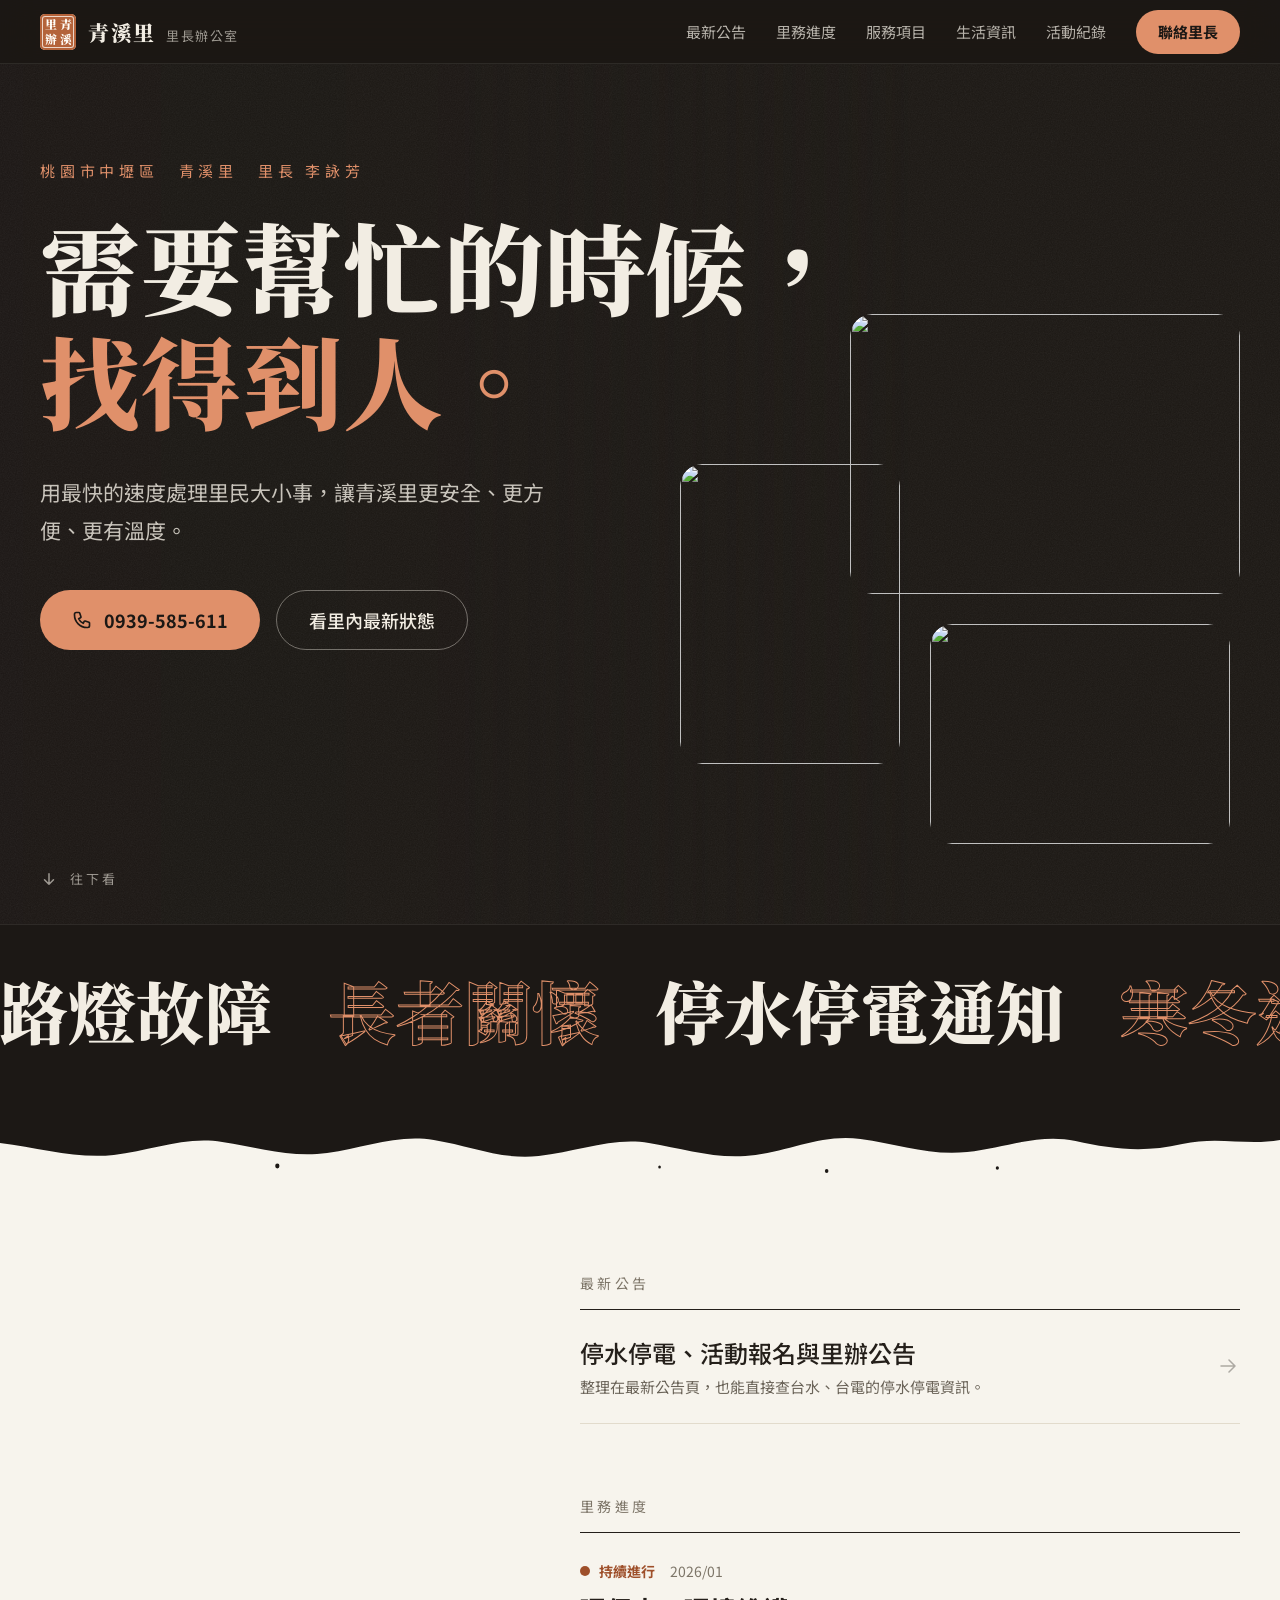
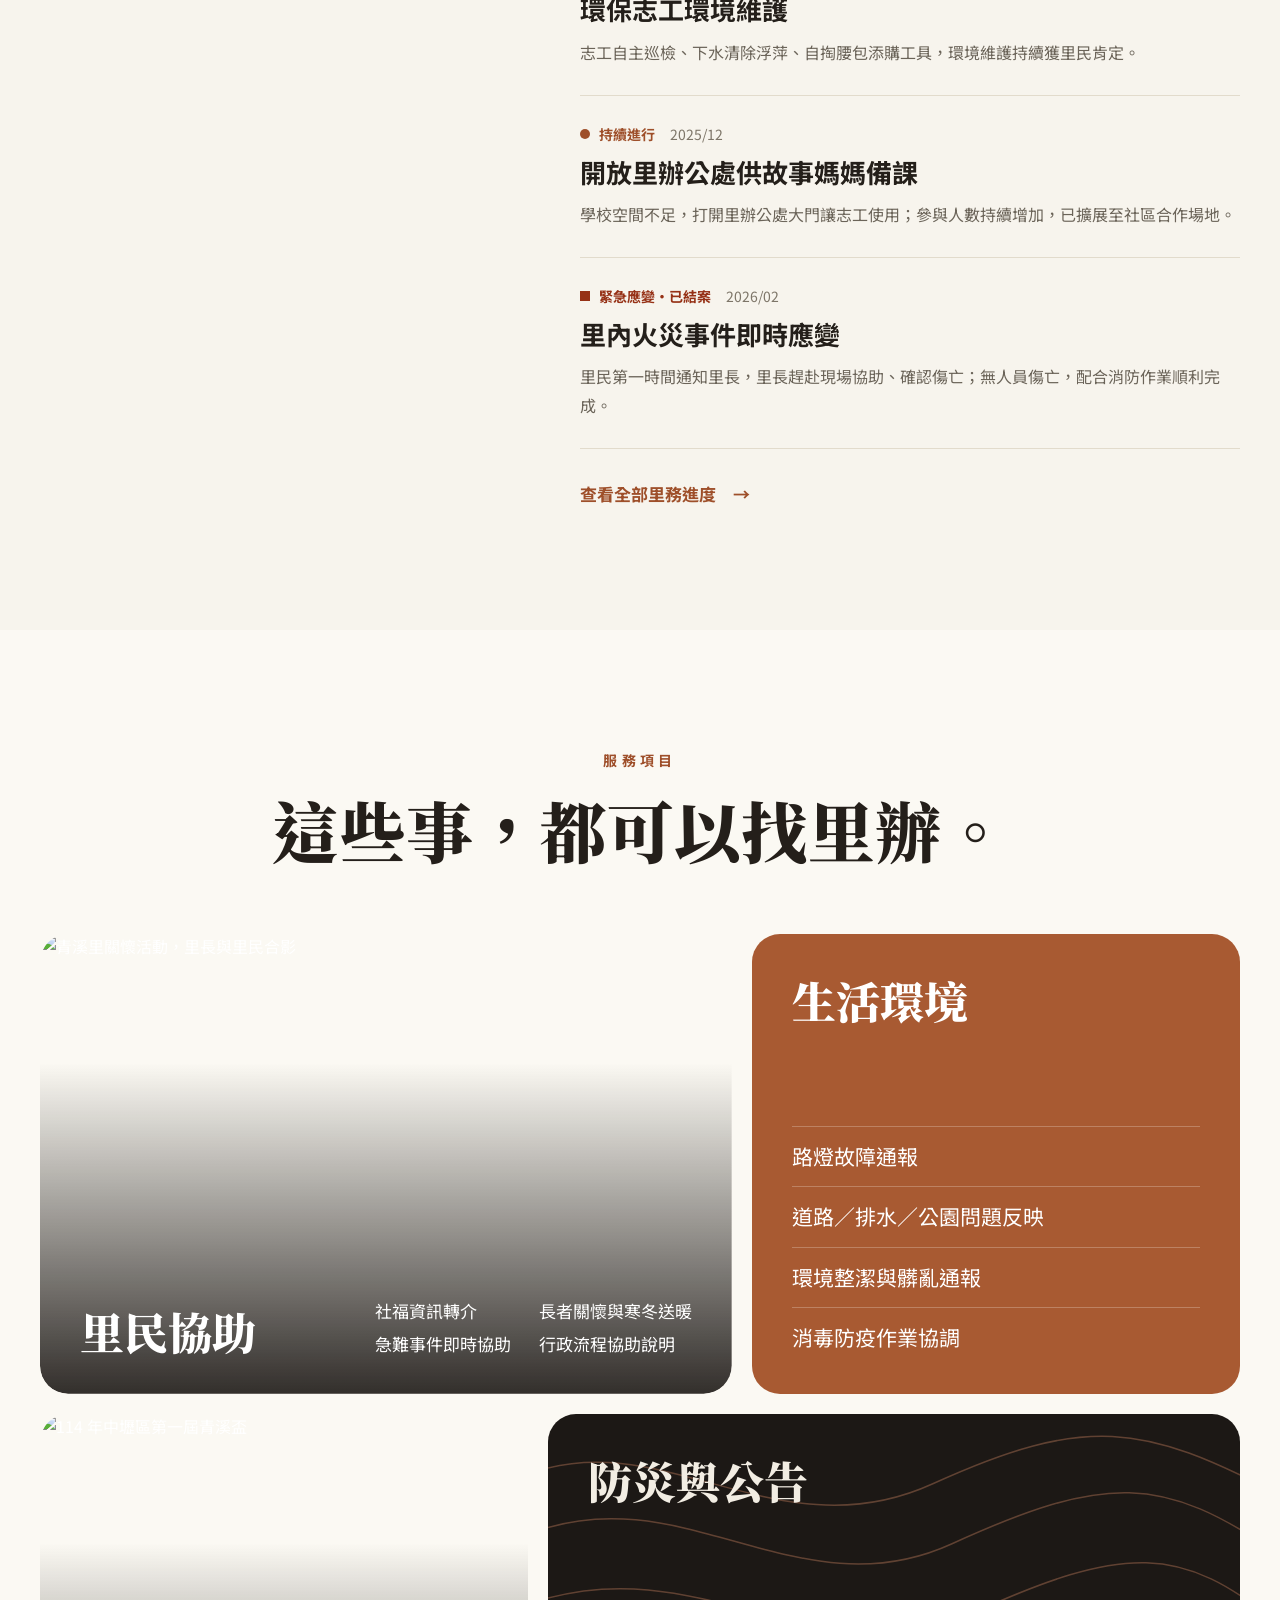
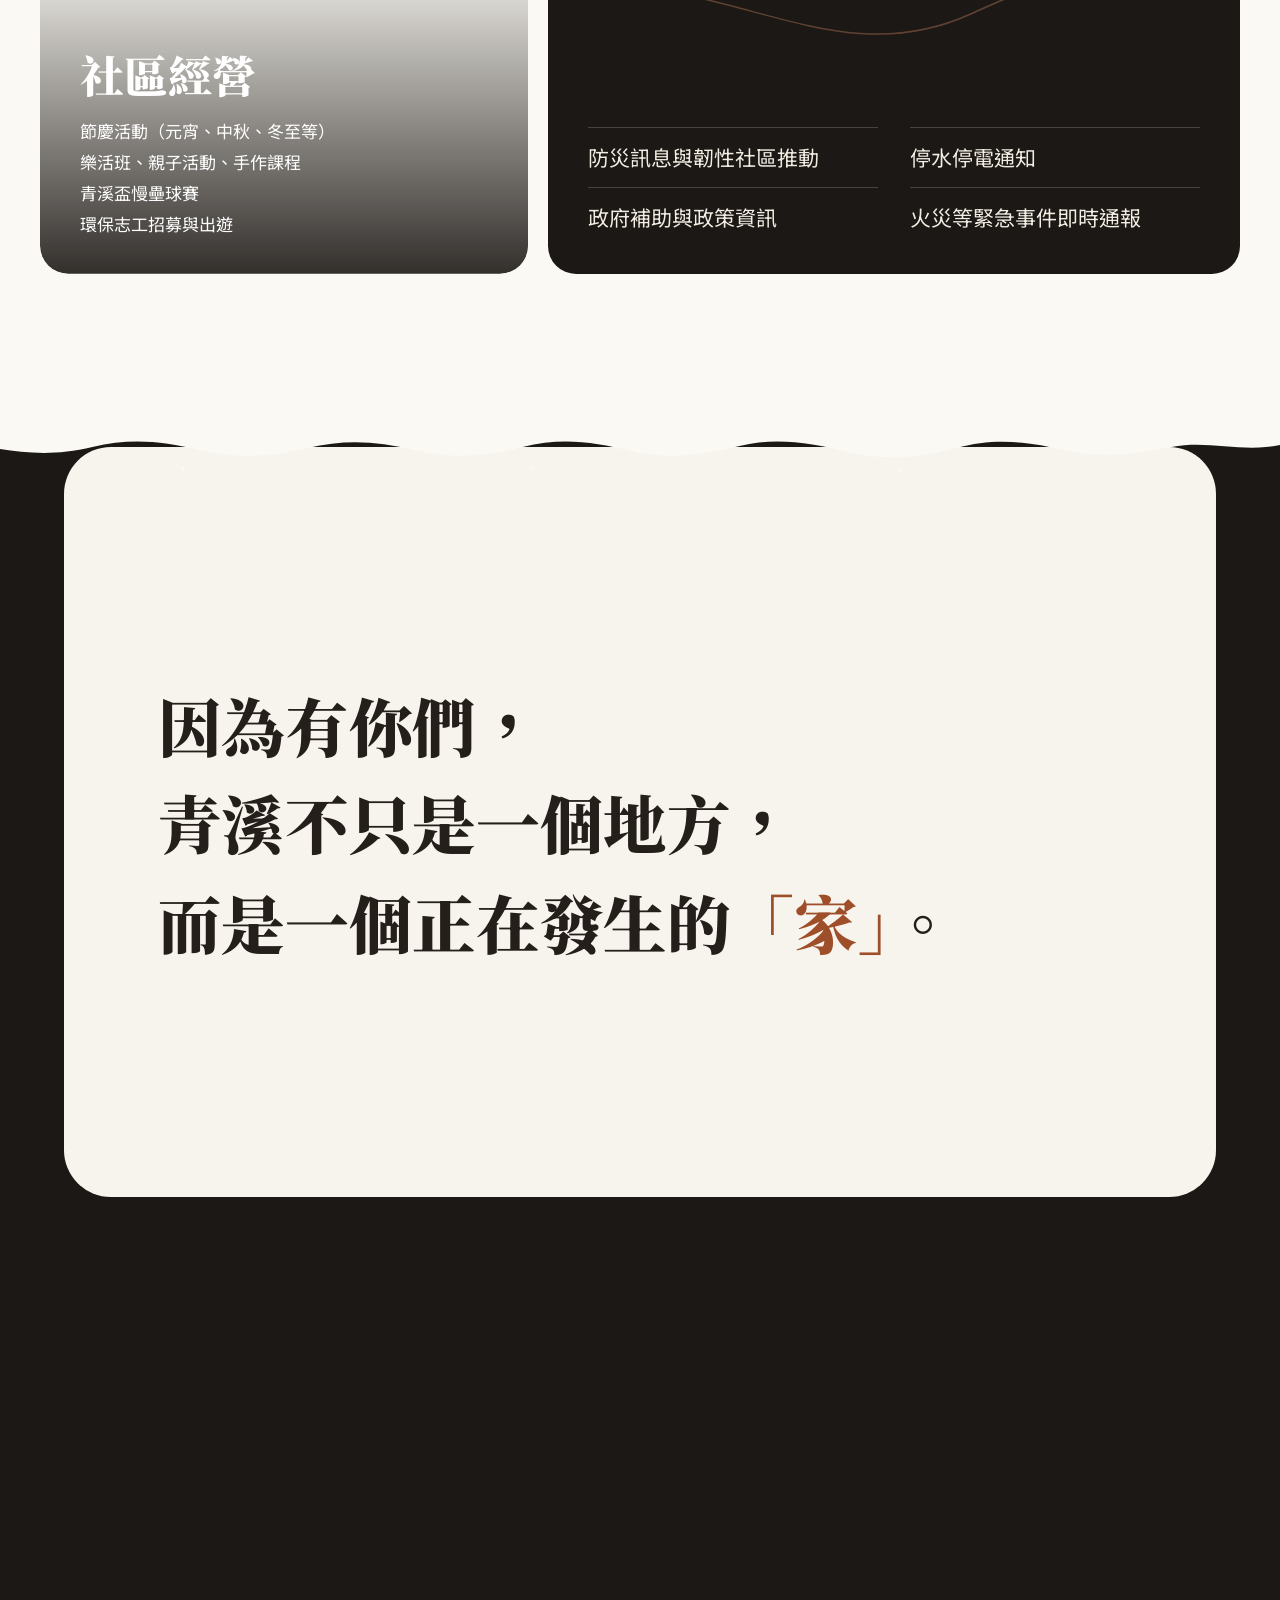
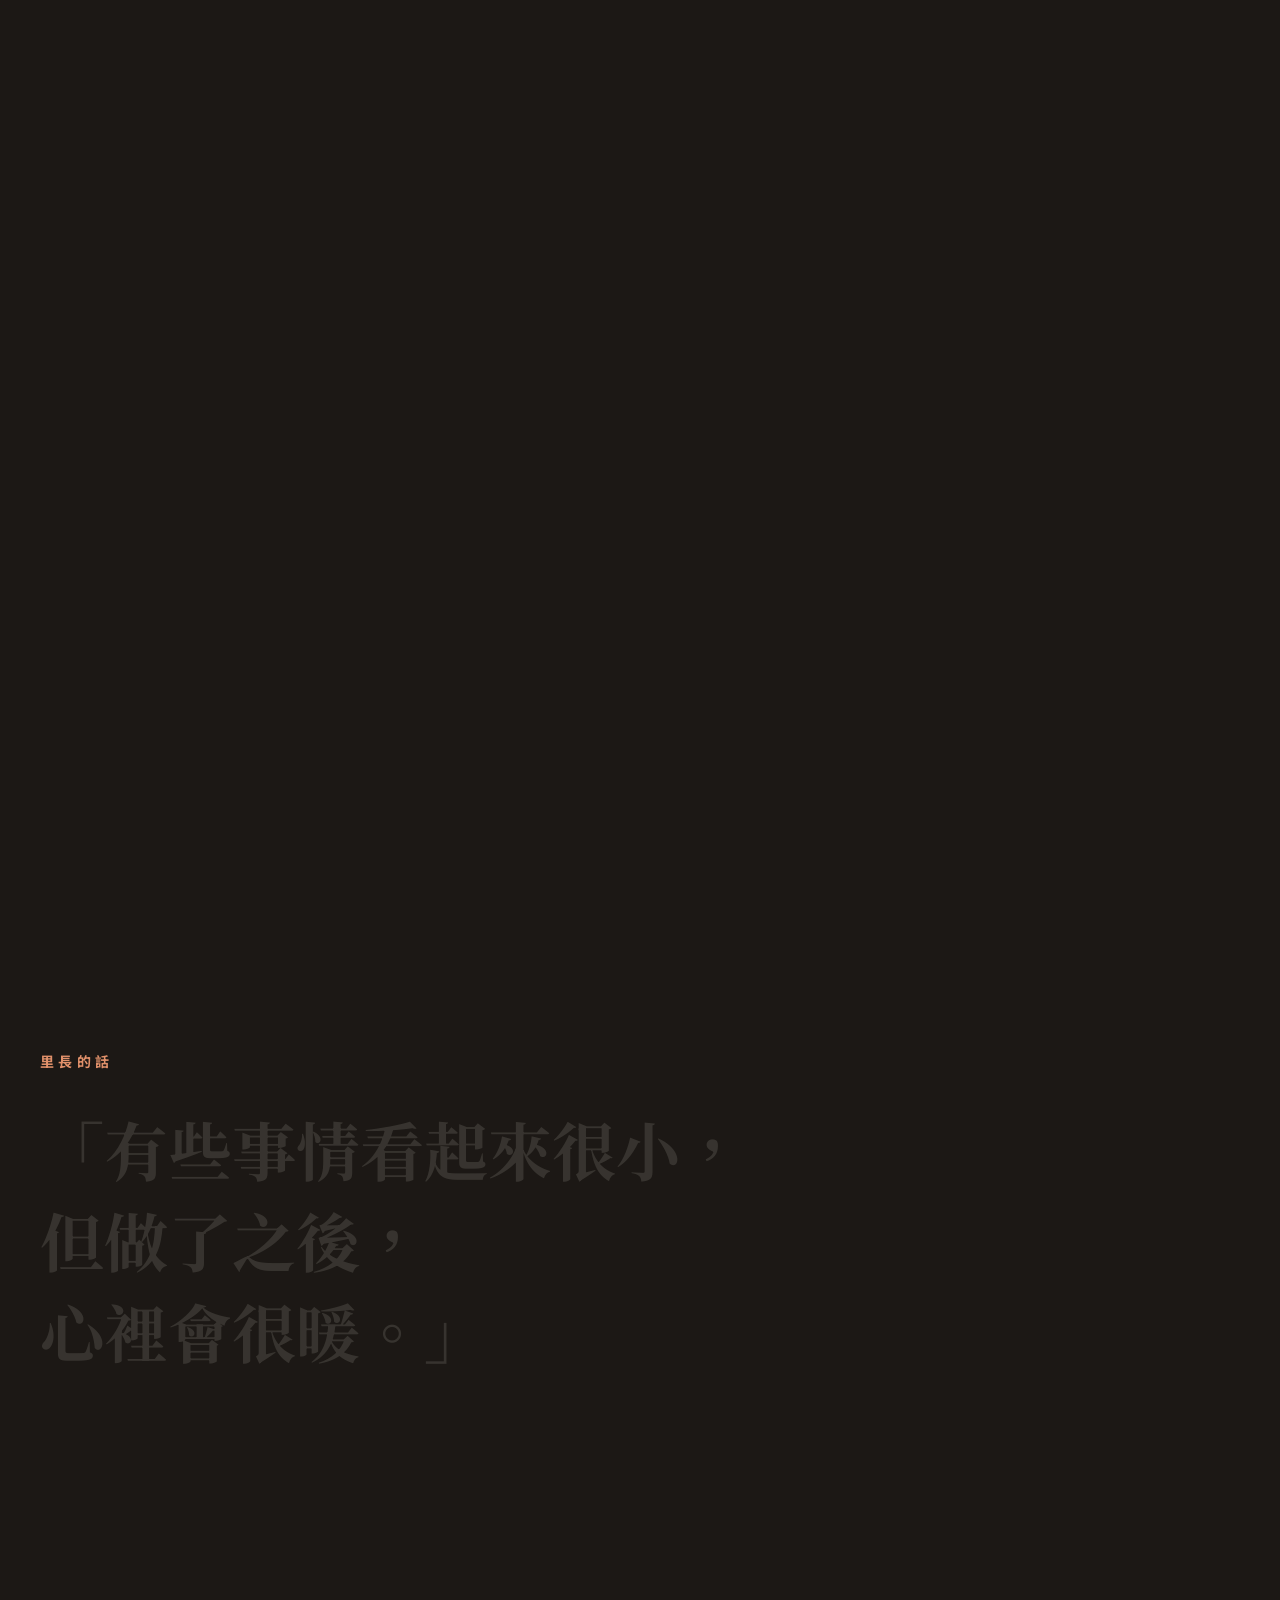
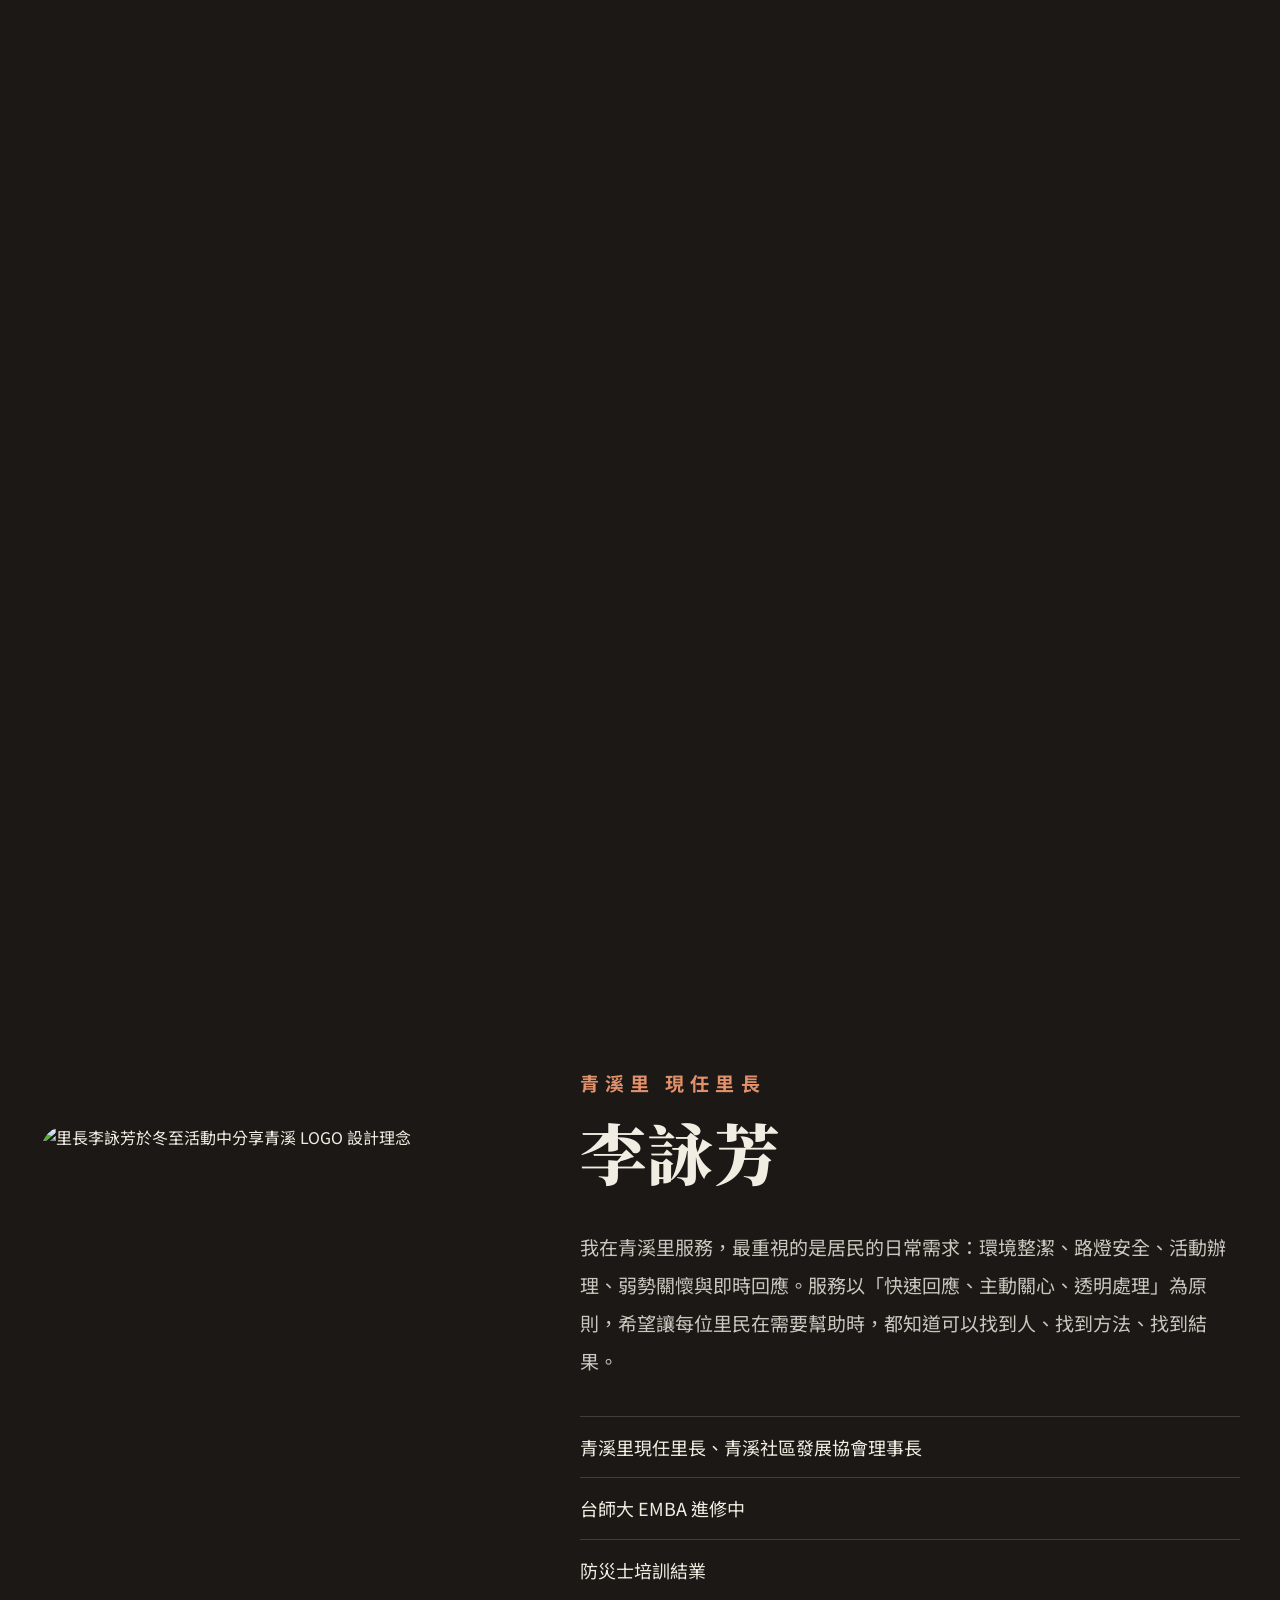
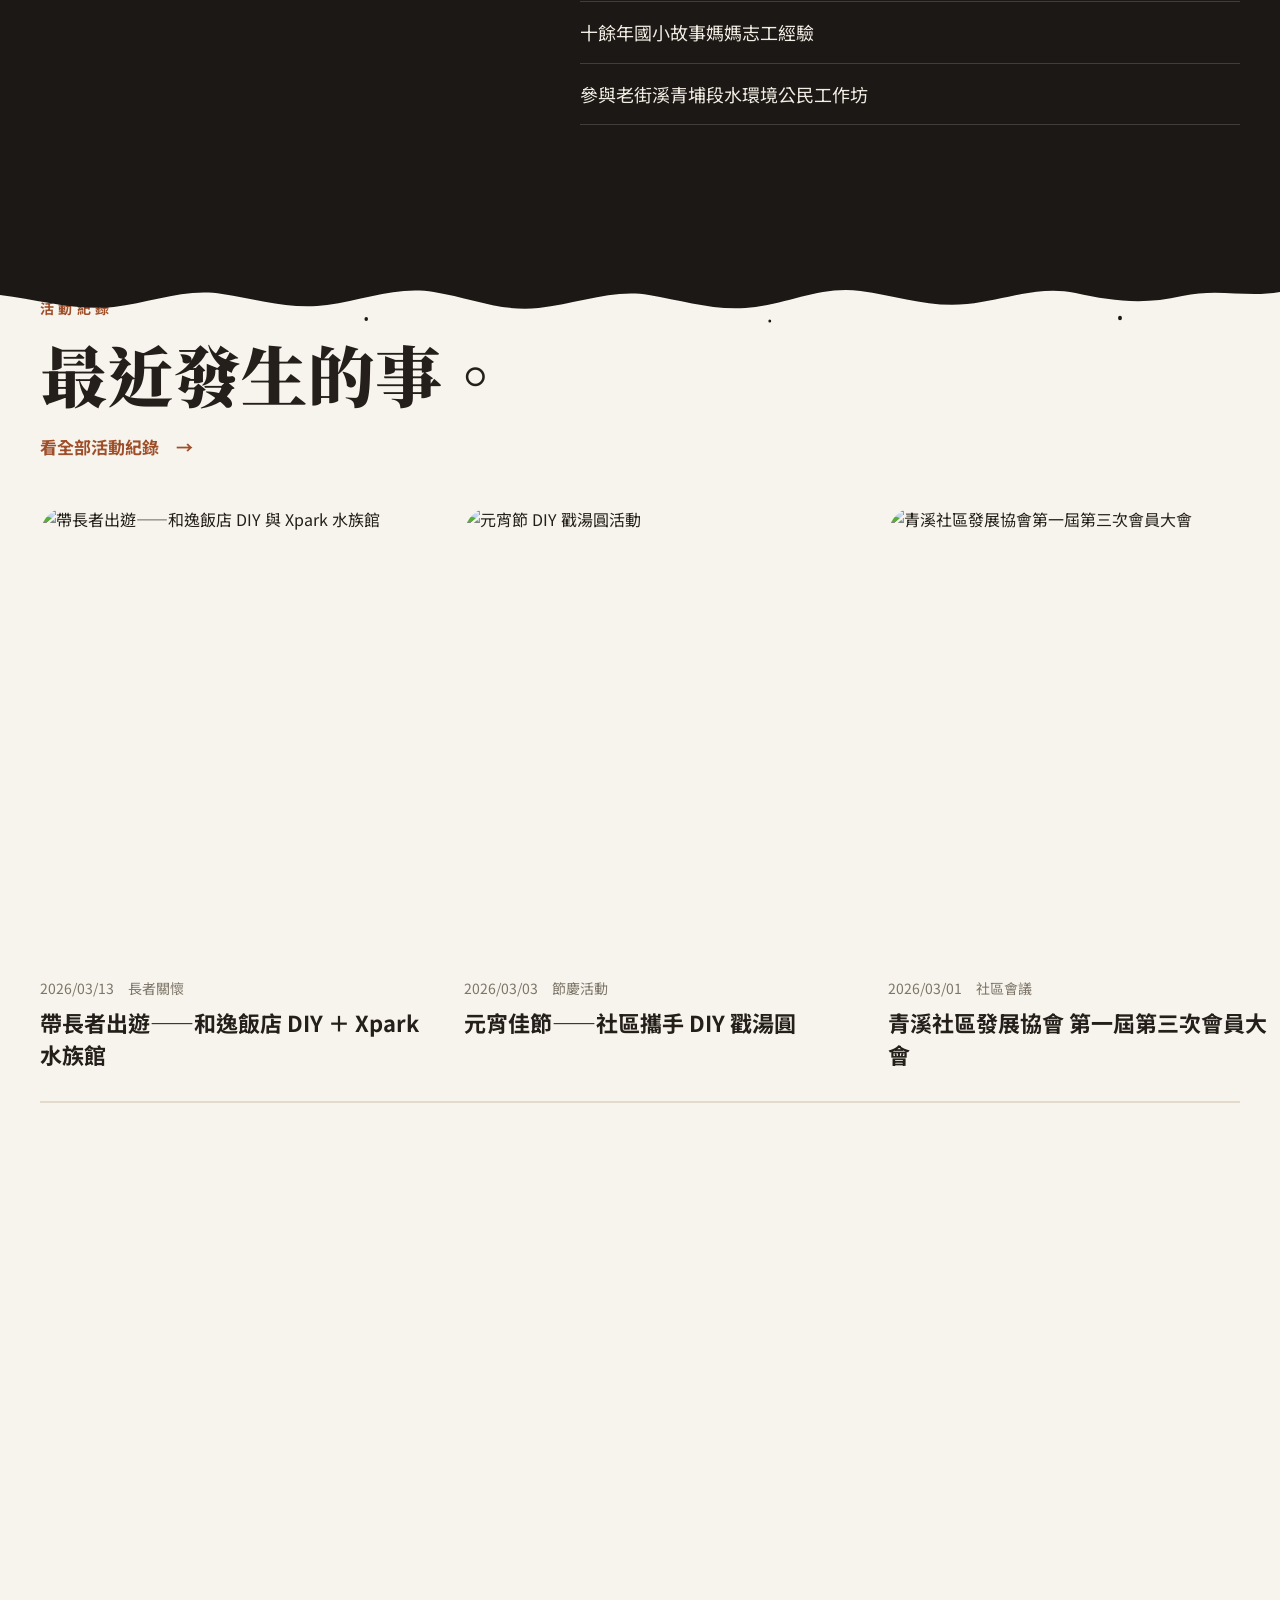
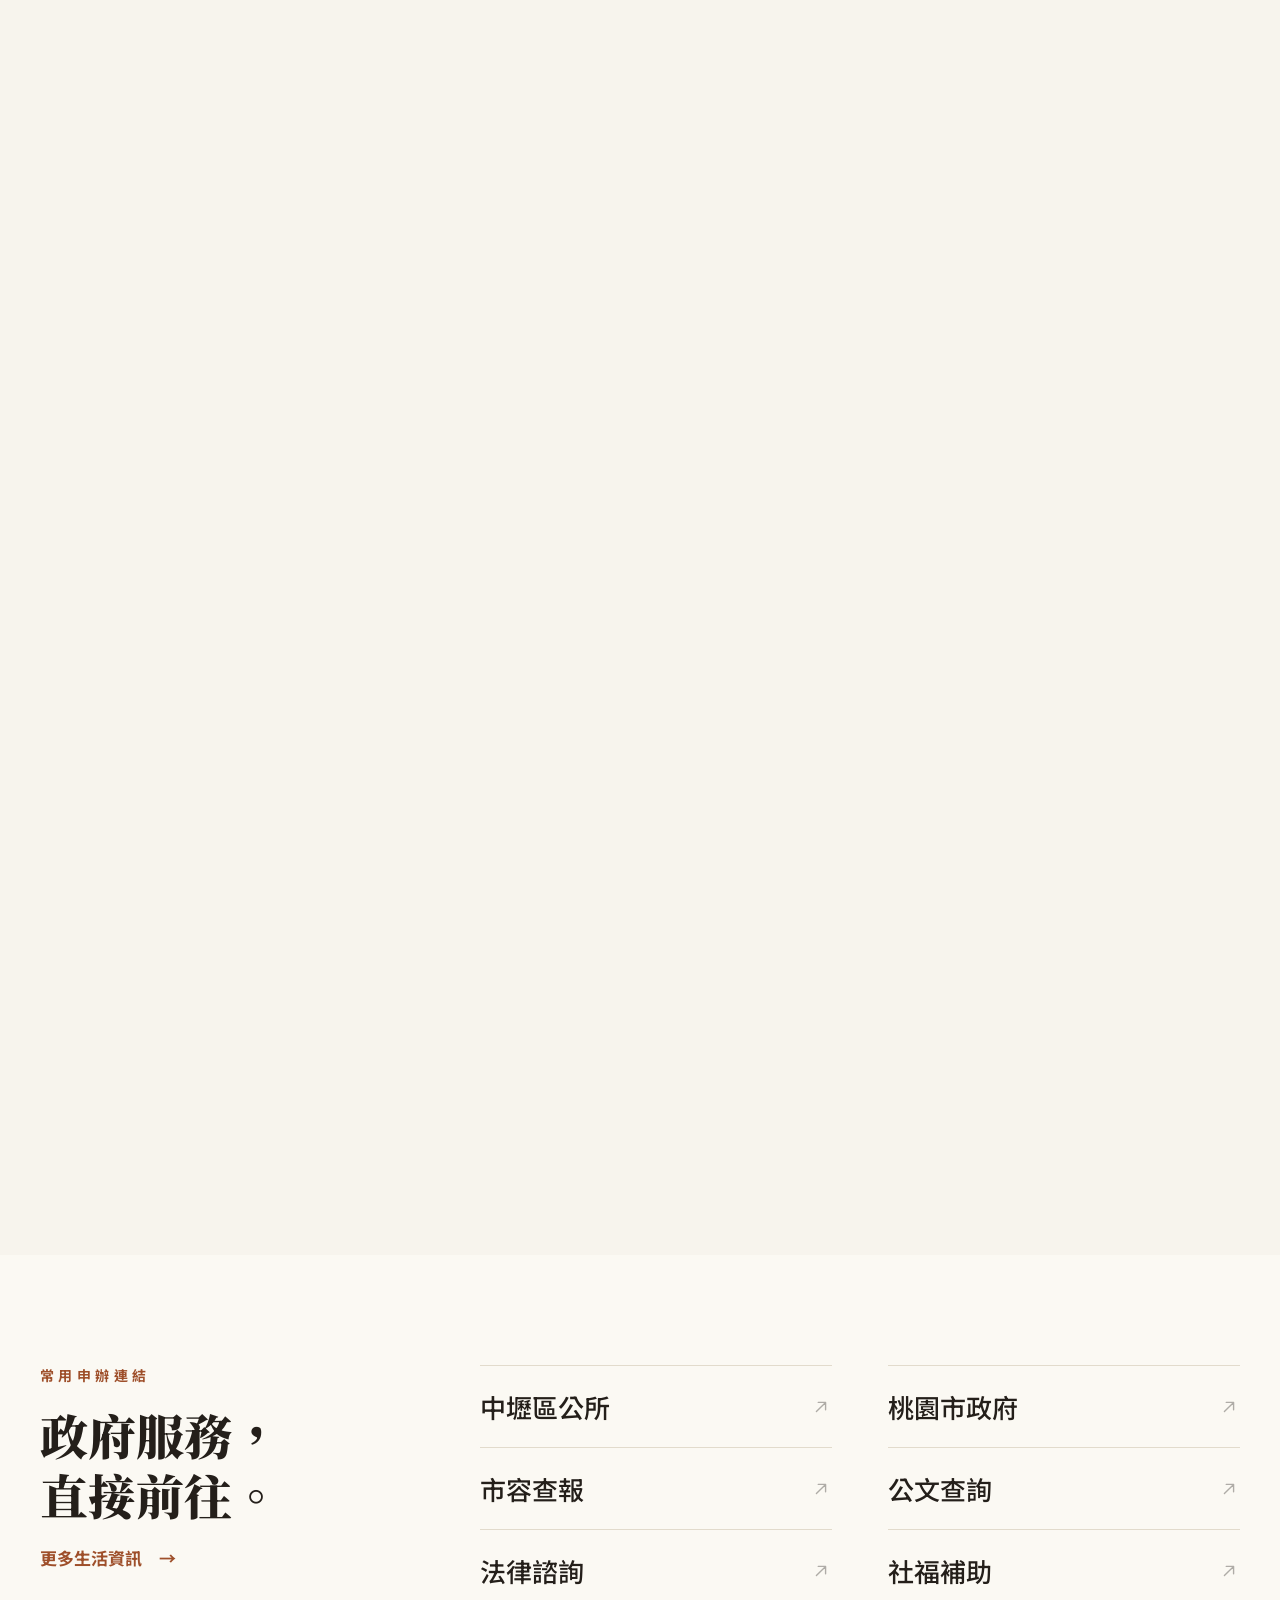
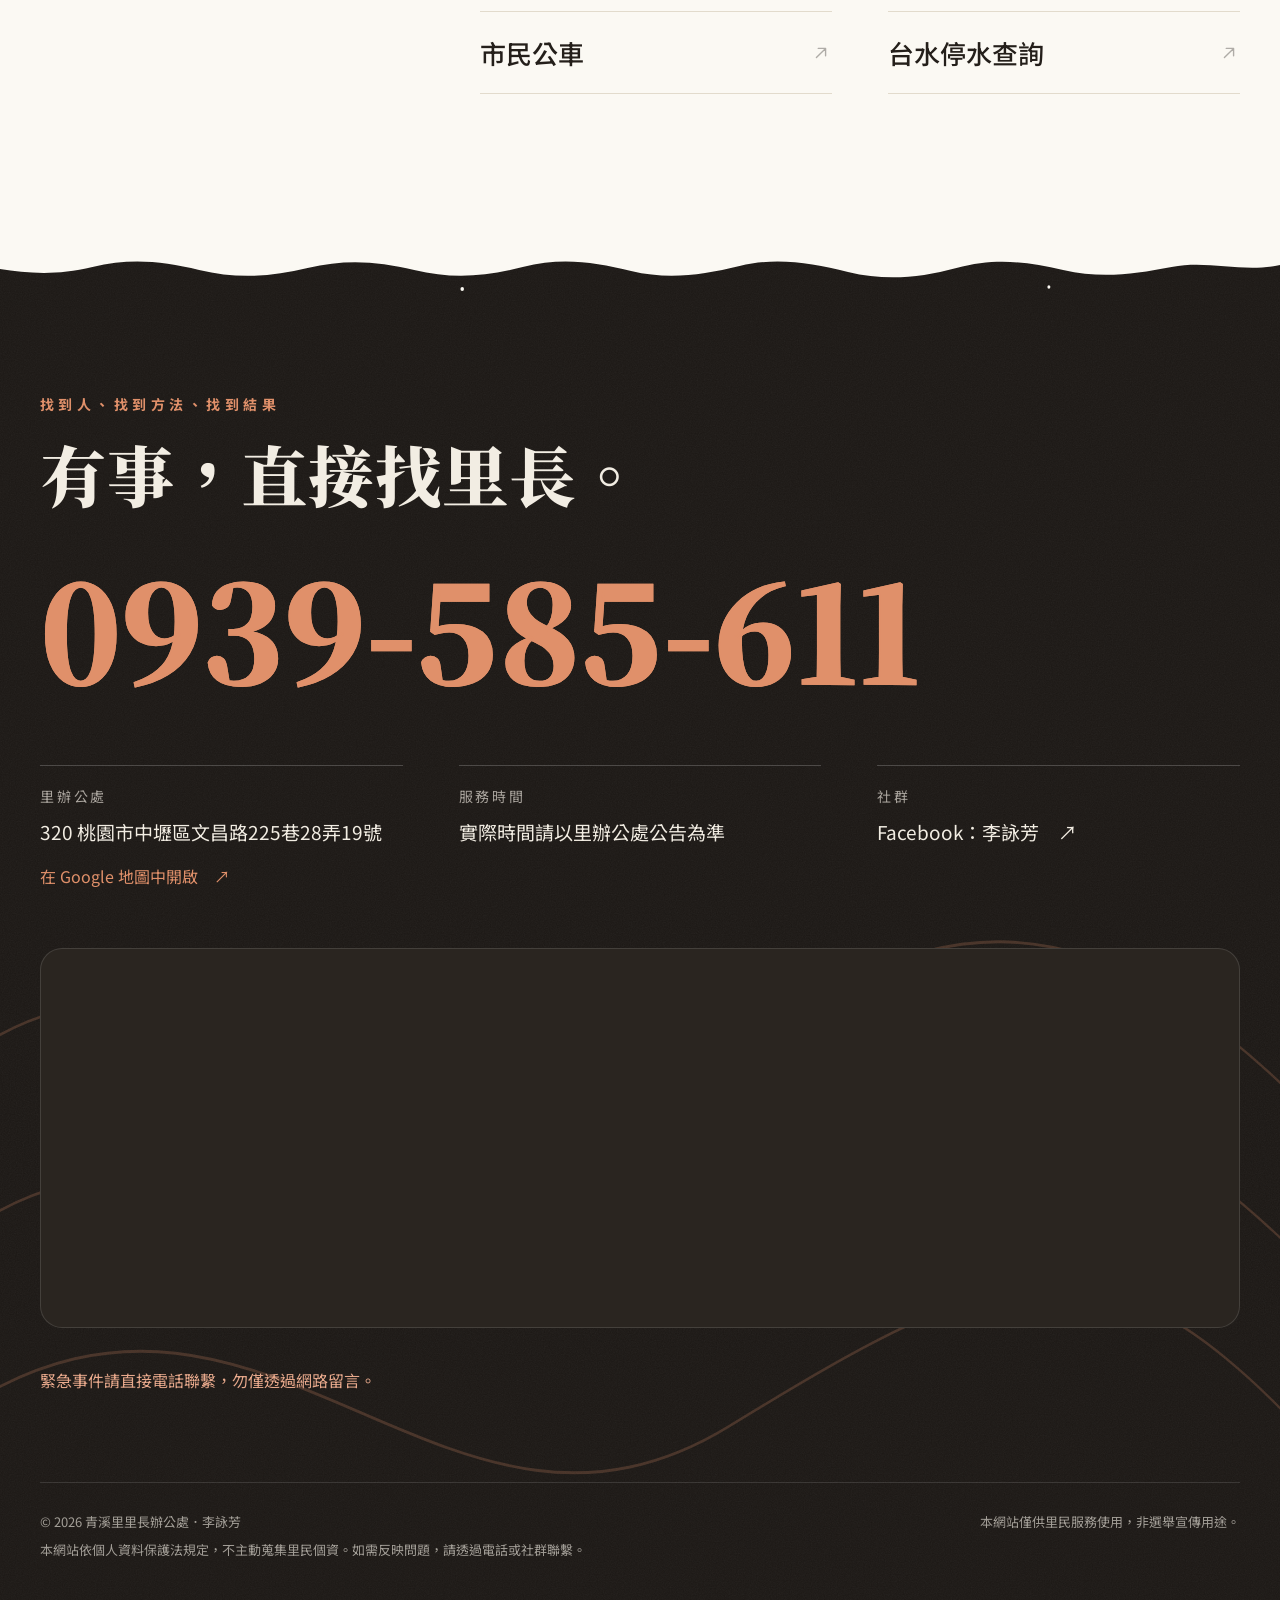
==== index.html @ 884f1ca6 "重新設計網站：紙與墨風格、多分頁與手機版 - 首頁改為動態版：開場印章、主視覺墨流、跑馬燈、「家」拼貼拉遠、   里長的話逐字點亮、活動照片橫向捲動、電話號碼描邊填色 - 新增分頁：最新公告、里務進度" ====
<!DOCTYPE html>
<html lang="zh-Hant">
<head>
<meta charset="UTF-8">
<meta name="viewport" content="width=device-width, initial-scale=1.0, viewport-fit=cover">
<title>青溪里里民服務入口｜里長 李詠芳</title>
<meta name="description" content="桃園市中壢區青溪里里長李詠芳官方服務網站。最新公告、里務進度、服務項目、生活資訊與聯絡方式一站看清楚。">
<meta name="theme-color" content="#1C1815">
<meta property="og:type" content="website">
<meta property="og:title" content="青溪里里民服務入口｜里長 李詠芳">
<meta property="og:description" content="桃園市中壢區青溪里里長李詠芳官方服務網站。最新公告、里務進度、服務項目、生活資訊與聯絡方式一站看清楚。">
<link rel="icon" href="assets/favicon.svg" type="image/svg+xml">
<link rel="preconnect" href="https://fonts.googleapis.com">
<link rel="preconnect" href="https://fonts.gstatic.com" crossorigin>
<link href="https://fonts.googleapis.com/css2?family=Noto+Serif+TC:wght@500;700;900&family=Noto+Sans+TC:wght@400;500;700&display=swap" rel="stylesheet">
<link rel="stylesheet" href="assets/css/site.css">
<script>(function(h){h.classList.add('js');var m=false;try{m=window.matchMedia('(prefers-reduced-motion: reduce)').matches}catch(e){}if(!m){h.classList.add('anim');setTimeout(function(){if(!window.QX_READY){h.classList.remove('anim')}},4000)}try{if(sessionStorage.getItem('qx-intro')==='1'){h.classList.add('nointro')}else{sessionStorage.setItem('qx-intro','1')}}catch(e){h.classList.add('nointro')}})(document.documentElement);</script>
<script src="assets/js/site.js" defer></script>
</head>
<body>
<a class="skip" href="#main">跳至主要內容</a>
<div class="intro" aria-hidden="true">
<div class="ink"></div>
<div class="seal-ring"></div>
<div class="seal seal-big"><span>里</span><span>辦</span><span>青</span><span>溪</span></div>
</div>
<header class="site-header">
<div class="wrap">
<a class="brand" href="index.html" aria-label="青溪里里長辦公室 首頁">
<span class="seal seal-sm" aria-hidden="true"><span>里</span><span>辦</span><span>青</span><span>溪</span></span>
<span class="brand-text" aria-hidden="true"><span class="brand-name">青溪里</span><span class="brand-sub">里長辦公室</span></span>
</a>
<nav class="main-nav" aria-label="主要導覽">
<a href="news.html">最新公告</a>
<a href="progress.html">里務進度</a>
<a href="services.html">服務項目</a>
<a href="life.html">生活資訊</a>
<a href="activities.html">活動紀錄</a>
<a class="btn btn-nav" href="index.html#contact">聯絡里長</a>
</nav>
<button class="menu-btn" type="button" aria-expanded="false" aria-controls="mobile-menu" aria-label="開啟選單"><span class="bars" aria-hidden="true"></span></button>
</div>
<span class="prog" aria-hidden="true"></span>
</header>
<div class="mobile-menu" id="mobile-menu" aria-hidden="true" inert>
<nav aria-label="手機導覽">
<a href="index.html" aria-current="page">首頁<svg class="arr" width="24" height="24" viewBox="0 0 24 24" fill="none" stroke="currentColor" stroke-width="1.5" stroke-linecap="round" stroke-linejoin="round" aria-hidden="true"><path d="M5 12h14M13 6l6 6-6 6"/></svg></a>
<a href="news.html">最新公告<svg class="arr" width="24" height="24" viewBox="0 0 24 24" fill="none" stroke="currentColor" stroke-width="1.5" stroke-linecap="round" stroke-linejoin="round" aria-hidden="true"><path d="M5 12h14M13 6l6 6-6 6"/></svg></a>
<a href="progress.html">里務進度<svg class="arr" width="24" height="24" viewBox="0 0 24 24" fill="none" stroke="currentColor" stroke-width="1.5" stroke-linecap="round" stroke-linejoin="round" aria-hidden="true"><path d="M5 12h14M13 6l6 6-6 6"/></svg></a>
<a href="services.html">服務項目<svg class="arr" width="24" height="24" viewBox="0 0 24 24" fill="none" stroke="currentColor" stroke-width="1.5" stroke-linecap="round" stroke-linejoin="round" aria-hidden="true"><path d="M5 12h14M13 6l6 6-6 6"/></svg></a>
<a href="life.html">生活資訊<svg class="arr" width="24" height="24" viewBox="0 0 24 24" fill="none" stroke="currentColor" stroke-width="1.5" stroke-linecap="round" stroke-linejoin="round" aria-hidden="true"><path d="M5 12h14M13 6l6 6-6 6"/></svg></a>
<a href="activities.html">活動紀錄<svg class="arr" width="24" height="24" viewBox="0 0 24 24" fill="none" stroke="currentColor" stroke-width="1.5" stroke-linecap="round" stroke-linejoin="round" aria-hidden="true"><path d="M5 12h14M13 6l6 6-6 6"/></svg></a>
</nav>
<div class="menu-call"><span>有事，直接找里長</span><a href="tel:+886939585611">0939-585-611</a></div>
</div>
<main id="main">
<section class="hero" id="top">
<svg width="0" height="0" style="position: absolute;" aria-hidden="true"><filter id="stamp"><feTurbulence type="fractalNoise" baseFrequency="0.06" numOctaves="2" seed="7" result="t"/><feDisplacementMap in="SourceGraphic" in2="t" scale="6"/></filter><filter id="grain"><feTurbulence type="fractalNoise" baseFrequency="0.85" numOctaves="3" stitchTiles="stitch"/><feColorMatrix type="saturate" values="0"/></filter></svg>
<canvas class="flow-cv" aria-hidden="true"></canvas>
<svg class="grain" aria-hidden="true"><rect width="100%" height="100%" filter="url(#grain)"/></svg>
<div class="wrap hero-inner">
<div class="hero-copy">
<p class="hero-eyebrow fade" style="--dl: 0s;">桃園市中壢區　青溪里　里長 李詠芳</p>
<h1 class="hero-title"><span class="sr-only">需要幫忙的時候，找得到人。</span><span aria-hidden="true"><span class="line"><span class="hc" style="--i: 0;">需</span><span class="hc" style="--i: 1;">要</span><span class="hc" style="--i: 2;">幫</span><span class="hc" style="--i: 3;">忙</span><span class="hc" style="--i: 4;">的</span><span class="hc" style="--i: 5;">時</span><span class="hc" style="--i: 6;">候</span><span class="hc" style="--i: 7;">，</span></span><span class="line line-acc"><span class="hc" style="--i: 9;">找</span><span class="hc" style="--i: 10;">得</span><span class="hc" style="--i: 11;">到</span><span class="hc" style="--i: 12;">人</span><span class="hc" style="--i: 13;">。</span></span></span></h1>
<p class="hero-lead fade" style="--dl: 0.95s;">用最快的速度處理里民大小事，讓青溪里更安全、更方便、更有溫度。</p>
<div class="hero-actions fade" style="--dl: 1.15s;">
<a class="btn btn-lg btn-fill mag" href="tel:+886939585611"><svg width="20" height="20" viewBox="0 0 24 24" fill="none" stroke="currentColor" stroke-width="2" stroke-linecap="round" stroke-linejoin="round" aria-hidden="true"><path d="M3 5a2 2 0 012-2h3.28a1 1 0 01.948.684l1.498 4.493a1 1 0 01-.502 1.21l-2.257 1.13a11.042 11.042 0 005.516 5.516l1.13-2.257a1 1 0 011.21-.502l4.493 1.498a1 1 0 01.684.949V19a2 2 0 01-2 2h-1C9.716 21 3 14.284 3 6V5z"/></svg>0939-585-611</a>
<a class="btn btn-lg btn-ghost" href="#now">看里內最新狀態</a>
</div>
</div>
<div class="hero-photos" aria-hidden="true">
<div class="px" data-d="-14" style="left: 170px; top: 0;"><div class="pfade" style="--dl: 0.5s;"><img class="float-a" src="images/elder-outing-2026.jpg" alt="" style="width: 390px; height: 280px; object-position: center 45%;"></div></div>
<div class="px" data-d="24" style="left: 0; top: 150px;"><div class="pfade" style="--dl: 0.7s;"><img class="float-b" src="images/festival-2025.jpg" alt="" style="width: 220px; height: 300px; object-position: center 35%;"></div></div>
<div class="px" data-d="-32" style="left: 250px; top: 310px;"><div class="pfade" style="--dl: 0.9s;"><img class="float-c" src="images/winter-solstice-2025.jpg" alt="" style="width: 300px; height: 220px; object-position: 55% 60%;"></div></div>
</div>
<a class="scroll-cue fade" style="--dl: 1.5s;" href="#now"><svg class="cue" width="18" height="18" viewBox="0 0 24 24" fill="none" stroke="currentColor" stroke-width="2" stroke-linecap="round" stroke-linejoin="round" aria-hidden="true"><path d="M12 5v14M6 13l6 6 6-6"/></svg>往下看</a>
</div>
</section>
<div class="marquee" aria-hidden="true"><div class="mq-wrap"><div class="mq"><span><span>路燈故障</span><span class="o">長者關懷</span><span>停水停電通知</span><span class="o">寒冬送暖</span><span>道路排水</span><span class="o">節慶活動</span><span>防災訊息</span><span class="o">社福轉介</span><span>急難協助</span><span class="o">環保志工</span></span><span><span>路燈故障</span><span class="o">長者關懷</span><span>停水停電通知</span><span class="o">寒冬送暖</span><span>道路排水</span><span class="o">節慶活動</span><span>防災訊息</span><span class="o">社福轉介</span><span>急難協助</span><span class="o">環保志工</span></span></div></div></div>
<section class="now" id="now">
<svg class="edge edge-dark" viewBox="0 0 1440 56" preserveAspectRatio="none" aria-hidden="true"><path d="M0,0 H1440 V18 C1402,24 1371,14 1330,22 C1287,31 1250,27 1210,19 C1168,11 1131,26 1088,30 C1046,34 1010,22 968,17 C925,12 892,28 850,33 C806,38 771,27 730,21 C688,15 650,30 606,34 C563,38 530,24 488,18 C446,12 410,26 368,31 C325,36 290,25 250,20 C207,14 170,29 128,33 C86,37 45,26 0,21 Z"/><circle cx="312" cy="44" r="2.4"/><circle cx="742" cy="45" r="1.5"/><circle cx="930" cy="49" r="2.0"/><circle cx="1122" cy="46" r="1.8"/></svg>
<div class="wrap now-grid">
<div class="now-side">
<p class="eyebrow rv">此刻的青溪里</p>
<h2 class="h-xl rv d1">每件事，<br>辦到哪了。</h2>
<p class="lead rv d2">里民反映的問題與里辦推動的工作，依處理狀態公開列出。</p>
<div class="stats rv d3">
<div class="stat"><b style="color: var(--acc);">2</b><span>持續進行</span></div>
<div class="stat"><b>3</b><span>已完成</span></div>
<div class="stat"><b style="color: var(--warn);">1</b><span>緊急應變・已結案</span></div>
</div>
</div>
<div class="now-main">
<p class="list-head rv">最新公告</p>
<a class="notice-link row rv" href="news.html"><span><strong>停水停電、活動報名與里辦公告</strong><small>整理在最新公告頁，也能直接查台水、台電的停水停電資訊。</small></span><svg class="arr" width="24" height="24" viewBox="0 0 24 24" fill="none" stroke="currentColor" stroke-width="1.5" stroke-linecap="round" stroke-linejoin="round" aria-hidden="true"><path d="M5 12h14M13 6l6 6-6 6"/></svg></a>
<p class="list-head gap rv">里務進度</p>
<div class="prog-item row rv">
<span class="mark mark-going">持續進行<span class="date">2026/01</span></span>
<h3>環保志工環境維護</h3>
<p>志工自主巡檢、下水清除浮萍、自掏腰包添購工具，環境維護持續獲里民肯定。</p>
</div>
<div class="prog-item row rv">
<span class="mark mark-going">持續進行<span class="date">2025/12</span></span>
<h3>開放里辦公處供故事媽媽備課</h3>
<p>學校空間不足，打開里辦公處大門讓志工使用；參與人數持續增加，已擴展至社區合作場地。</p>
</div>
<div class="prog-item row rv">
<span class="mark mark-urgent">緊急應變・已結案<span class="date">2026/02</span></span>
<h3>里內火災事件即時應變</h3>
<p>里民第一時間通知里長，里長趕赴現場協助、確認傷亡；無人員傷亡，配合消防作業順利完成。</p>
</div>
<a class="link-acc ul rv" href="progress.html">查看全部里務進度　→</a>
</div>
</div>
</section>
<section class="services" id="services">
<div class="wrap">
<div class="center-head">
<p class="eyebrow rv">服務項目</p>
<h2 class="h-xl rv d1">這些事，都可以找里辦。</h2>
</div>
<div class="tiles">
<a class="tile tilt s7 rv rv-img" href="services.html">
<img src="images/elder-outing-2026.jpg" alt="青溪里關懷活動，里長與里民合影" loading="lazy" style="object-position: center 40%;">
<span class="shade"></span>
<span class="t-bottom row-end"><span class="t-name">里民協助</span><span class="t-grid"><span>社福資訊轉介</span><span>長者關懷與寒冬送暖</span><span>急難事件即時協助</span><span>行政流程協助說明</span></span></span>
<span class="glare"></span>
</a>
<a class="tile tilt solid clay s5 rv d1" href="services.html">
<span class="t-name">生活環境</span>
<span class="lines"><span>路燈故障通報</span><span>道路／排水／公園問題反映</span><span>環境整潔與髒亂通報</span><span>消毒防疫作業協調</span></span>
<span class="glare"></span>
</a>
<a class="tile tilt s5 rv rv-img" href="services.html">
<img src="images/qingxi-cup-2025.jpg" alt="114 年中壢區第一屆青溪盃" loading="lazy" style="object-position: center 35%;">
<span class="shade"></span>
<span class="t-bottom col"><span class="t-name">社區經營</span><span class="t-list"><span>節慶活動（元宵、中秋、冬至等）</span><span>樂活班、親子活動、手作課程</span><span>青溪盃慢壘球賽</span><span>環保志工招募與出遊</span></span></span>
<span class="glare"></span>
</a>
<a class="tile tilt solid ink s7 rv d1" href="services.html">
<svg class="deco" viewBox="0 0 720 460" preserveAspectRatio="none" fill="none" stroke="#E0906A" stroke-width="1.5" stroke-linecap="round" aria-hidden="true"><path d="M-20 120 C 140 60, 260 200, 420 130 S 640 60, 760 140"/><path d="M-20 190 C 160 130, 280 270, 440 200 S 660 130, 760 210"/><path d="M-20 60 C 120 10, 240 140, 400 70 S 620 10, 760 80"/></svg>
<span class="t-name rel">防災與公告</span>
<span class="lines two"><span>防災訊息與韌性社區推動</span><span>停水停電通知</span><span>政府補助與政策資訊</span><span>火災等緊急事件即時通報</span></span>
<span class="glare"></span>
</a>
</div>
</div>
</section>
<section class="mosaic" aria-label="青溪里的日常">
<svg class="edge edge-paper2" viewBox="0 0 1440 56" preserveAspectRatio="none" aria-hidden="true"><path d="M0,0 H1440 V22 C1398,30 1360,17 1318,24 C1276,31 1240,36 1196,27 C1152,18 1118,15 1076,25 C1034,35 996,38 954,29 C912,20 874,14 832,23 C790,32 752,37 710,28 C668,19 632,14 588,24 C544,34 508,36 466,27 C424,18 388,16 346,25 C304,34 266,36 224,27 C182,18 146,15 104,24 C62,33 30,30 0,26 Z"/><circle cx="206" cy="46" r="2.0"/><circle cx="598" cy="44" r="1.6"/><circle cx="1012" cy="48" r="2.3"/></svg>
<div class="m-track"><div class="m-stage">
<div class="m-grid">
<div class="m-ph"><img src="images/elder-outing-2026.jpg" alt="關懷據點活動大合照" loading="lazy" style="object-position: center;"></div>
<div class="m-ph"><img src="images/yuanxiao-2026.jpg" alt="元宵節社區 DIY 湯圓" loading="lazy" style="object-position: center 55%;"></div>
<div class="m-ph"><img src="images/qingxi-cup-2025.jpg" alt="第一屆青溪盃" loading="lazy" style="object-position: center 45%;"></div>
<div class="m-ph"><img src="images/eco-volunteers-2026.jpg" alt="環保志工日常清掃" loading="lazy" style="object-position: center 20%;"></div>
<div class="m-card"><p>因為有你們，<br>青溪不只是一個地方，<br>而是一個正在發生的<em>「家」</em>。</p></div>
<div class="m-ph"><img src="images/festival-2025.jpg" alt="里民活動現場" loading="lazy" style="object-position: center 30%;"></div>
<div class="m-ph"><img src="images/winter-warmth-2026.jpg" alt="寒冬送暖" loading="lazy" style="object-position: center 40%;"></div>
<div class="m-ph"><img src="images/community-assembly-2026.jpg" alt="社區發展協會會員大會" loading="lazy" style="object-position: center;"></div>
<div class="m-ph"><img src="images/softball-celebration-2025.jpg" alt="慢壘球隊慶功宴" loading="lazy" style="object-position: center 65%;"></div>
</div>
<p class="m-cap">——　里長 李詠芳・冬至親子活動</p>
</div></div>
</section>
<section class="quote" id="about">
<div class="q-track"><div class="q-stage"><div class="wrap">
<p class="eyebrow light">里長的話</p>
<blockquote class="q-text"><span class="sr-only">「有些事情看起來很小，但做了之後，心裡會很暖。」</span><span aria-hidden="true"><span class="l"><span class="qc">「</span><span class="qc">有</span><span class="qc">些</span><span class="qc">事</span><span class="qc">情</span><span class="qc">看</span><span class="qc">起</span><span class="qc">來</span><span class="qc">很</span><span class="qc">小</span><span class="qc">，</span></span><span class="l"><span class="qc">但</span><span class="qc">做</span><span class="qc">了</span><span class="qc">之</span><span class="qc">後</span><span class="qc">，</span></span><span class="l"><span class="qc acc">心</span><span class="qc acc">裡</span><span class="qc acc">會</span><span class="qc acc">很</span><span class="qc acc">暖</span><span class="qc acc">。</span><span class="qc acc">」</span></span></span></blockquote>
<p class="q-cap">——　里長 李詠芳</p>
</div></div></div>
<div class="wrap bio">
<figure class="rv rv-img"><img src="images/winter-solstice-2025.jpg" alt="里長李詠芳於冬至活動中分享青溪 LOGO 設計理念" loading="lazy"></figure>
<div class="bio-body">
<div class="name rv"><p class="eyebrow light">青溪里 現任里長</p><h2 class="h-xl">李詠芳</h2></div>
<p class="rv d1">我在青溪里服務，最重視的是居民的日常需求：環境整潔、路燈安全、活動辦理、弱勢關懷與即時回應。服務以「快速回應、主動關心、透明處理」為原則，希望讓每位里民在需要幫助時，都知道可以找到人、找到方法、找到結果。</p>
<ul class="rv d2">
<li>青溪里現任里長、青溪社區發展協會理事長</li>
<li>台師大 EMBA 進修中</li>
<li>防災士培訓結業</li>
<li>十餘年國小故事媽媽志工經驗</li>
<li>參與老街溪青埔段水環境公民工作坊</li>
</ul>
</div>
</div>
</section>
<section class="acts" id="activities">
<svg class="edge edge-dark" viewBox="0 0 1440 56" preserveAspectRatio="none" aria-hidden="true"><path d="M0,0 H1440 V18 C1402,24 1371,14 1330,22 C1287,31 1250,27 1210,19 C1168,11 1131,26 1088,30 C1046,34 1010,22 968,17 C925,12 892,28 850,33 C806,38 771,27 730,21 C688,15 650,30 606,34 C563,38 530,24 488,18 C446,12 410,26 368,31 C325,36 290,25 250,20 C207,14 170,29 128,33 C86,37 45,26 0,21 Z"/><circle cx="412" cy="45" r="2.0"/><circle cx="866" cy="47" r="1.6"/><circle cx="1260" cy="44" r="2.2"/></svg>
<div class="a-track"><div class="a-stage">
<div class="wrap a-head">
<div>
<p class="eyebrow rv">活動紀錄</p>
<h2 class="h-xl rv d1">最近發生的事。</h2>
<a class="link-acc ul rv d2" href="activities.html">看全部活動紀錄　→</a>
</div>
<div class="a-btns">
<button class="circle-btn" type="button" data-slide="-1" aria-label="上一則"><svg width="22" height="22" viewBox="0 0 24 24" fill="none" stroke="currentColor" stroke-width="1.8" stroke-linecap="round" stroke-linejoin="round" aria-hidden="true"><path d="M19 12H5M11 6l-6 6 6 6"/></svg></button>
<button class="circle-btn solid" type="button" data-slide="1" aria-label="下一則"><svg width="22" height="22" viewBox="0 0 24 24" fill="none" stroke="currentColor" stroke-width="1.8" stroke-linecap="round" stroke-linejoin="round" aria-hidden="true"><path d="M5 12h14M13 6l6 6-6 6"/></svg></button>
</div>
</div>
<div class="hs">
<a class="card" href="activities.html#elder-outing">
<div class="ph"><img src="images/elder-outing-2026.jpg" alt="帶長者出遊——和逸飯店 DIY 與 Xpark 水族館" loading="lazy" style="object-position: center 45%;"></div>
<div><span class="meta">2026/03/13　長者關懷</span><h3>帶長者出遊——和逸飯店 DIY ＋ Xpark 水族館</h3></div>
</a>
<a class="card" href="activities.html#yuanxiao">
<div class="ph"><img src="images/yuanxiao-2026.jpg" alt="元宵節 DIY 戳湯圓活動" loading="lazy" style="object-position: center 55%;"></div>
<div><span class="meta">2026/03/03　節慶活動</span><h3>元宵佳節——社區攜手 DIY 戳湯圓</h3></div>
</a>
<a class="card" href="activities.html#assembly">
<div class="ph"><img src="images/community-assembly-2026.jpg" alt="青溪社區發展協會第一屆第三次會員大會" loading="lazy" style="object-position: center;"></div>
<div><span class="meta">2026/03/01　社區會議</span><h3>青溪社區發展協會 第一屆第三次會員大會</h3></div>
</a>
<a class="card" href="activities.html#winter-warmth">
<div class="ph"><img src="images/winter-warmth-2026.jpg" alt="寒冬送暖——攜手慈濟與青埔派出所" loading="lazy" style="object-position: center 40%;"></div>
<div><span class="meta">2026/02/11　弱勢關懷</span><h3>寒冬送暖——攜手慈濟與青埔派出所</h3></div>
</a>
<a class="card" href="activities.html#eco">
<div class="ph"><img src="images/eco-volunteers-2026.jpg" alt="青溪里環保志工日常清掃" loading="lazy" style="object-position: center 22%;"></div>
<div><span class="meta">2026/01/10　環保志工</span><h3>青溪里環保志工的日常</h3></div>
</a>
<a class="card" href="activities.html#softball">
<div class="ph"><img src="images/softball-celebration-2025.jpg" alt="青溪慢壘慶功宴" loading="lazy" style="object-position: center 70%;"></div>
<div><span class="meta">2025/11/21　運動社區</span><h3>青溪慢壘球隊慶功宴——冠軍留在青溪里</h3></div>
</a>
<a class="card" href="activities.html#qingxi-cup">
<div class="ph"><img src="images/qingxi-cup-2025.jpg" alt="114 年中壢區第一屆青溪盃" loading="lazy" style="object-position: center 40%;"></div>
<div><span class="meta">2025/09/28　運動社區</span><h3>114 年中壢區第一屆青溪盃——首辦就嗨翻天</h3></div>
</a>
</div>
<div class="wrap a-barwrap"><div class="track"><div class="a-bar"></div></div></div>
</div></div>
</section>
<section class="links" id="links">
<div class="wrap links-grid">
<div>
<p class="eyebrow rv">常用申辦連結</p>
<h2 class="h-lg rv d1">政府服務，<br>直接前往。</h2>
<a class="link-acc ul rv d2" href="life.html">更多生活資訊　→</a>
</div>
<div class="link-list rv d1">
<a class="row" href="https://www.zhongli.tycg.gov.tw/" target="_blank" rel="noopener noreferrer">中壢區公所<svg class="arr" width="22" height="22" viewBox="0 0 24 24" fill="none" stroke="currentColor" stroke-width="1.5" stroke-linecap="round" stroke-linejoin="round" aria-hidden="true"><path d="M7 17L17 7M9 7h8v8"/></svg></a>
<a class="row" href="https://www.tycg.gov.tw/" target="_blank" rel="noopener noreferrer">桃園市政府<svg class="arr" width="22" height="22" viewBox="0 0 24 24" fill="none" stroke="currentColor" stroke-width="1.5" stroke-linecap="round" stroke-linejoin="round" aria-hidden="true"><path d="M7 17L17 7M9 7h8v8"/></svg></a>
<a class="row" href="https://cscp.tycg.gov.tw/" target="_blank" rel="noopener noreferrer">市容查報<svg class="arr" width="22" height="22" viewBox="0 0 24 24" fill="none" stroke="currentColor" stroke-width="1.5" stroke-linecap="round" stroke-linejoin="round" aria-hidden="true"><path d="M7 17L17 7M9 7h8v8"/></svg></a>
<a class="row" href="https://eservices.tycg.gov.tw/" target="_blank" rel="noopener noreferrer">公文查詢<svg class="arr" width="22" height="22" viewBox="0 0 24 24" fill="none" stroke="currentColor" stroke-width="1.5" stroke-linecap="round" stroke-linejoin="round" aria-hidden="true"><path d="M7 17L17 7M9 7h8v8"/></svg></a>
<a class="row" href="https://law-free.tycg.gov.tw/" target="_blank" rel="noopener noreferrer">法律諮詢<svg class="arr" width="22" height="22" viewBox="0 0 24 24" fill="none" stroke="currentColor" stroke-width="1.5" stroke-linecap="round" stroke-linejoin="round" aria-hidden="true"><path d="M7 17L17 7M9 7h8v8"/></svg></a>
<a class="row" href="https://socab.tycg.gov.tw/" target="_blank" rel="noopener noreferrer">社福補助<svg class="arr" width="22" height="22" viewBox="0 0 24 24" fill="none" stroke="currentColor" stroke-width="1.5" stroke-linecap="round" stroke-linejoin="round" aria-hidden="true"><path d="M7 17L17 7M9 7h8v8"/></svg></a>
<a class="row" href="https://citybus.tycg.gov.tw/" target="_blank" rel="noopener noreferrer">市民公車<svg class="arr" width="22" height="22" viewBox="0 0 24 24" fill="none" stroke="currentColor" stroke-width="1.5" stroke-linecap="round" stroke-linejoin="round" aria-hidden="true"><path d="M7 17L17 7M9 7h8v8"/></svg></a>
<a class="row" href="https://web.water.gov.tw/wateroffmap/map" target="_blank" rel="noopener noreferrer">台水停水查詢<svg class="arr" width="22" height="22" viewBox="0 0 24 24" fill="none" stroke="currentColor" stroke-width="1.5" stroke-linecap="round" stroke-linejoin="round" aria-hidden="true"><path d="M7 17L17 7M9 7h8v8"/></svg></a>
</div>
</div>
</section>
<section class="contact" id="contact">
<svg class="edge edge-paper2" viewBox="0 0 1440 56" preserveAspectRatio="none" aria-hidden="true"><path d="M0,0 H1440 V22 C1398,30 1360,17 1318,24 C1276,31 1240,36 1196,27 C1152,18 1118,15 1076,25 C1034,35 996,38 954,29 C912,20 874,14 832,23 C790,32 752,37 710,28 C668,19 632,14 588,24 C544,34 508,36 466,27 C424,18 388,16 346,25 C304,34 266,36 224,27 C182,18 146,15 104,24 C62,33 30,30 0,26 Z"/><circle cx="520" cy="46" r="2.0"/><circle cx="1180" cy="44" r="1.7"/></svg>
<svg class="grain" aria-hidden="true"><rect width="100%" height="100%" filter="url(#grain)"/></svg>
<svg class="deco" viewBox="0 0 1440 700" preserveAspectRatio="none" fill="none" stroke="#E0906A" stroke-width="1.5" stroke-linecap="round" aria-hidden="true"><path d="M-40 420 C 250 320, 440 540, 740 440 S 1210 320, 1500 460"/><path d="M-40 510 C 270 410, 470 620, 780 520 S 1230 410, 1500 540"/><path d="M-40 600 C 300 500, 500 700, 820 610 S 1250 500, 1500 630"/></svg>
<div class="wrap">
<p class="eyebrow light rv">找到人、找到方法、找到結果</p>
<h2 class="h-xl rv d1">有事，直接找里長。</h2>
<a class="fill-t rv" href="tel:+886939585611" aria-label="撥打里長電話 0939-585-611">0939-585-611</a>
<div class="info-grid rv d2">
<div><span class="k">里辦公處</span><span class="v">320 桃園市中壢區文昌路225巷28弄19號</span><a class="map-link ul" href="https://maps.app.goo.gl/wySd4JdQv5F2VPVi7" target="_blank" rel="noopener noreferrer">在 Google 地圖中開啟　↗</a></div>
<div><span class="k">服務時間</span><span class="v">實際時間請以里辦公處公告為準</span></div>
<div><span class="k">社群</span><a class="v ul" href="https://www.facebook.com/coco.lee.58" target="_blank" rel="noopener noreferrer">Facebook：李詠芳　↗</a></div>
</div>
<div class="map rv"><iframe title="青溪里里辦公處位置" src="https://www.google.com/maps/embed?pb=!1m18!1m12!1m3!1d1808!2d121.2079571!3d25.0041417!2m3!1f0!2f0!3f0!3m2!1i1024!2i768!4f13.1!3m3!1m2!1s0x3468211558ed952b%3A0x336278e5a2bac507!2z6Z2S5rqq6YeM6YeM6L6m5YWs6JmV!5e0!3m2!1szh-TW!2stw" loading="lazy" referrerpolicy="no-referrer-when-downgrade" allowfullscreen></iframe></div>
<p class="warn-note rv">緊急事件請直接電話聯繫，勿僅透過網路留言。</p>
<footer class="site-foot">
<div class="top"><span>&copy; 2026 青溪里里長辦公處．李詠芳</span><span>本網站僅供里民服務使用，非選舉宣傳用途。</span></div>
<span>本網站依個人資料保護法規定，不主動蒐集里民個資。如需反映問題，請透過電話或社群聯繫。</span>
</footer>
</div>
</section>

</main>
<div class="mobile-cta">
<a class="call" href="tel:+886939585611"><svg width="20" height="20" viewBox="0 0 24 24" fill="none" stroke="currentColor" stroke-width="2" stroke-linecap="round" stroke-linejoin="round" aria-hidden="true"><path d="M3 5a2 2 0 012-2h3.28a1 1 0 01.948.684l1.498 4.493a1 1 0 01-.502 1.21l-2.257 1.13a11.042 11.042 0 005.516 5.516l1.13-2.257a1 1 0 011.21-.502l4.493 1.498a1 1 0 01.684.949V19a2 2 0 01-2 2h-1C9.716 21 3 14.284 3 6V5z"/></svg>撥打電話</a>
<a class="alt" href="news.html">最新公告</a>
</div>
</body>
</html>
---- assets/css/site.css ----
/* 青溪里里長辦公室 — 紙與墨 */
:root {
  --paper: #F7F4ED;
  --paper-2: #FBF9F3;
  --card: #FFFDF8;
  --ink: #241F1A;
  --muted: #6B6459;
  --faint: #7D7568;
  --line: #E2DBCC;
  --edge: #C9C1AE;
  --acc: #9E4F2A;        /* 紙上的赭色文字 */
  --acc-fill: #B4633A;   /* 印章、筆刷 */
  --tile: #A85A32;
  --dark: #1C1815;
  --on-dark: #F2EDE3;
  --acc-dark: #E0906A;   /* 墨底上的赭色 */
  --warn: #963116;
  --amber: #7A5410;
  --amber-mark: #A8761C;
  --serif: 'Noto Serif TC', 'Songti TC', 'PMingLiU', serif;
  --sans: 'Noto Sans TC', 'PingFang TC', 'Microsoft JhengHei', sans-serif;
  --ease: cubic-bezier(.16, .84, .24, 1);
  --header: 64px;
  --stage: calc(min(100vh, 944px) - var(--header));
  --d0: 1.75s;
}
@supports (height: 100svh) {
  :root { --stage: calc(min(100svh, 944px) - var(--header)); }
}
.nointro { --d0: .05s; }

*, *::before, *::after { box-sizing: border-box; }
html { scroll-behavior: smooth; scroll-padding-top: calc(var(--header) + 12px); }
body {
  margin: 0;
  font-family: var(--sans);
  background: var(--dark);
  color: var(--ink);
  -webkit-font-smoothing: antialiased;
  text-rendering: optimizeLegibility;
}
body.paper { background: var(--paper); }
a { color: inherit; text-decoration: none; }
h1, h2, h3, p, ul, figure, blockquote { margin: 0; padding: 0; }
ul { list-style: none; }
img { max-width: 100%; }
button { font-family: inherit; }
:focus-visible { outline: 3px solid var(--acc-dark); outline-offset: 3px; border-radius: 4px; }
.sr-only { position: absolute; width: 1px; height: 1px; padding: 0; margin: -1px; overflow: hidden; clip: rect(0 0 0 0); white-space: nowrap; border: 0; }
.skip {
  position: absolute; left: 16px; top: -60px; z-index: 300;
  padding: 12px 18px; background: var(--acc-dark); color: var(--dark); border-radius: 8px; font-weight: 700;
}
.skip:focus { top: 12px; }
.wrap { width: 100%; max-width: 1280px; margin: 0 auto; padding: 0 40px; }
.serif { font-family: var(--serif); }
.eyebrow { font-size: 14px; letter-spacing: .32em; font-weight: 700; color: var(--acc); }
.on-dark .eyebrow, .eyebrow.light { color: var(--acc-dark); }
.h-xl { font-family: var(--serif); font-weight: 900; font-size: clamp(38px, 5.2vw, 68px); line-height: 1.2; }
.h-lg { font-family: var(--serif); font-weight: 900; font-size: clamp(32px, 4vw, 48px); line-height: 1.25; }
.lead { font-size: 18px; line-height: 1.9; color: var(--muted); }

/* ───────── 導覽 ───────── */
.site-header {
  position: sticky; top: 0; z-index: 50; height: var(--header);
  background: rgba(28, 24, 21, .8);
  -webkit-backdrop-filter: saturate(160%) blur(18px);
  backdrop-filter: saturate(160%) blur(18px);
  border-bottom: 1px solid rgba(255, 255, 255, .08);
  color: var(--on-dark);
}
.site-header .wrap { height: 100%; display: flex; align-items: center; justify-content: space-between; }
.brand { display: flex; align-items: center; gap: 12px; }
.seal {
  display: grid; grid-template-columns: repeat(2, minmax(0, 1fr)); grid-template-rows: repeat(2, minmax(0, 1fr));
  grid-auto-flow: column; place-items: center;
  background: var(--acc-fill); color: var(--card);
  font-family: var(--serif); font-weight: 900; line-height: 1;
}
.seal-sm {
  width: 36px; height: 36px; padding: 3px; border-radius: 5px; font-size: 12px;
  box-shadow: inset 0 0 0 2px var(--acc-fill), inset 0 0 0 3px rgba(255, 253, 248, .75);
}
.brand-text { display: flex; align-items: baseline; gap: 10px; }
.brand-name { font-family: var(--serif); font-weight: 900; font-size: 21px; letter-spacing: .08em; }
.brand-sub { font-size: 13px; opacity: .6; letter-spacing: .12em; }
.main-nav { display: flex; align-items: center; gap: 30px; font-size: 15px; }
.main-nav a:not(.btn) { opacity: .72; transition: opacity .3s; padding: 10px 0; }
.main-nav a:not(.btn):hover, .main-nav a[aria-current="page"] { opacity: 1; }
.main-nav a[aria-current="page"] { color: var(--acc-dark); font-weight: 700; }
.prog { position: absolute; left: 0; bottom: -1px; width: 100%; height: 2px; background: var(--acc-dark); transform-origin: 0 50%; transform: scaleX(0); }
.menu-btn {
  display: none; width: 48px; height: 48px; margin-right: -10px;
  align-items: center; justify-content: center;
  background: none; border: 0; color: var(--on-dark); cursor: pointer;
}
.menu-btn .bars { position: relative; width: 24px; height: 14px; }
.menu-btn .bars::before, .menu-btn .bars::after {
  content: ''; position: absolute; left: 0; width: 100%; height: 2px; background: currentColor; border-radius: 2px;
  transition: transform .45s var(--ease), top .45s var(--ease);
}
.menu-btn .bars::before { top: 2px; }
.menu-btn .bars::after { top: 10px; }
.menu-open .menu-btn .bars::before { top: 6px; transform: rotate(45deg); }
.menu-open .menu-btn .bars::after { top: 6px; transform: rotate(-45deg); }

/* 手機選單 */
.mobile-menu {
  position: fixed; inset: var(--header) 0 0 0; z-index: 49;
  background: var(--dark); color: var(--on-dark);
  padding: 32px 24px 40px; display: flex; flex-direction: column; gap: 28px;
  overflow-y: auto;
  clip-path: circle(0% at calc(100% - 34px) -30px);
  visibility: hidden;
  transition: clip-path .7s cubic-bezier(.7, 0, .2, 1), visibility 0s linear .7s;
}
.menu-open .mobile-menu { clip-path: circle(150% at calc(100% - 34px) -30px); visibility: visible; transition: clip-path .7s cubic-bezier(.7, 0, .2, 1), visibility 0s; }
.menu-open { overflow: hidden; }
.mobile-menu nav { display: flex; flex-direction: column; }
.mobile-menu nav a {
  font-family: var(--serif); font-weight: 900; font-size: 34px; line-height: 1.3;
  padding: 14px 0; border-bottom: 1px solid rgba(255, 255, 255, .12);
  display: flex; justify-content: space-between; align-items: center;
  opacity: 0; transform: translateY(18px);
  transition: opacity .5s var(--ease), transform .6s var(--ease);
}
.mobile-menu nav a[aria-current="page"] { color: var(--acc-dark); }
.menu-open .mobile-menu nav a { opacity: 1; transform: none; }
.menu-open .mobile-menu nav a:nth-child(1) { transition-delay: .18s; }
.menu-open .mobile-menu nav a:nth-child(2) { transition-delay: .23s; }
.menu-open .mobile-menu nav a:nth-child(3) { transition-delay: .28s; }
.menu-open .mobile-menu nav a:nth-child(4) { transition-delay: .33s; }
.menu-open .mobile-menu nav a:nth-child(5) { transition-delay: .38s; }
.menu-open .mobile-menu nav a:nth-child(6) { transition-delay: .43s; }
.mobile-menu .menu-call { margin-top: auto; display: flex; flex-direction: column; gap: 6px; }
.mobile-menu .menu-call span { font-size: 14px; color: rgba(242, 237, 227, .65); letter-spacing: .12em; }
.mobile-menu .menu-call a { font-family: var(--serif); font-weight: 900; font-size: 36px; color: var(--acc-dark); }

/* 手機底部按鈕 */
.mobile-cta {
  display: none; position: fixed; left: 0; right: 0; bottom: 0; z-index: 45;
  padding: 10px 14px calc(10px + env(safe-area-inset-bottom));
  background: rgba(28, 24, 21, .92); -webkit-backdrop-filter: blur(14px); backdrop-filter: blur(14px);
  border-top: 1px solid rgba(255, 255, 255, .1);
  gap: 10px;
}
.mobile-cta a {
  flex: 1; height: 50px; border-radius: 25px; display: flex; align-items: center; justify-content: center; gap: 8px;
  font-size: 16px; font-weight: 700;
}
.mobile-cta .call { background: var(--acc-dark); color: var(--dark); }
.mobile-cta .alt { border: 1px solid rgba(242, 237, 227, .4); color: var(--on-dark); }

/* ───────── 按鈕與小元件 ───────── */
.btn {
  display: inline-flex; align-items: center; justify-content: center; gap: 12px;
  border-radius: 999px; font-weight: 700;
  transition: transform .35s var(--ease), background .3s, color .3s;
}
.btn:hover { transform: scale(1.04); }
.btn-nav { height: 44px; padding: 0 22px; background: var(--acc-dark); color: var(--dark); }
.btn-lg { height: 60px; padding: 0 32px; font-size: 18px; }
.btn-fill { background: var(--acc-dark); color: var(--dark); }
.btn-ghost { border: 1px solid rgba(242, 237, 227, .4); font-weight: 500; }
.btn-ink { background: var(--ink); color: var(--paper); }
.ul { background: linear-gradient(currentColor, currentColor) 0 100% / 0 1px no-repeat; transition: background-size .5s var(--ease); padding-bottom: 4px; }
.ul:hover { background-size: 100% 1px; }
.link-acc { color: var(--acc); font-weight: 700; font-size: 17px; }
.on-dark .link-acc { color: var(--acc-dark); }
.row { transition: padding-left .45s var(--ease); }
.row:hover { padding-left: 18px; }
.row .arr { flex-shrink: 0; opacity: .35; transition: transform .45s var(--ease), opacity .3s; }
.row:hover .arr { transform: translateX(8px); opacity: 1; }
.tag { display: inline-block; padding: 4px 11px; border-radius: 4px; font-size: 13px; font-weight: 700; }
.tag-warn { background: #F6E3DB; color: var(--warn); }
.tag-acc { background: #F2E4DB; color: var(--acc); }
.tag-amber { background: #F6EDD6; color: var(--amber); }
.tag-sage { background: #E8EDE2; color: #4A5A3E; }
.tag-grey { background: #ECE7DA; color: var(--muted); }
.mark { display: inline-flex; align-items: center; gap: 9px; font-size: 14px; font-weight: 700; white-space: nowrap; }
.mark::before { content: ''; width: 10px; height: 10px; flex-shrink: 0; }
.mark-going { color: var(--acc); }
.mark-going::before { border-radius: 5px; background: var(--acc); }
.mark-doing { color: var(--amber); }
.mark-doing::before { border-radius: 5px; border: 2px solid var(--amber-mark); }
.mark-urgent { color: var(--warn); }
.mark-urgent::before { background: var(--warn); }
.mark-done { color: var(--muted); }
.mark-done::before { width: 12px; height: 7px; border-left: 2.5px solid currentColor; border-bottom: 2.5px solid currentColor; transform: rotate(-45deg) translate(1px, -2px); }
.on-dark .mark-going { color: var(--acc-dark); }
.chips { display: flex; flex-wrap: wrap; gap: 10px; }
.chip {
  height: 46px; padding: 0 22px; border-radius: 23px; font-size: 15px; cursor: pointer;
  background: transparent; color: var(--ink); border: 1px solid var(--edge);
  transition: background .3s, color .3s, border-color .3s;
}
.chip:hover { border-color: var(--ink); }
.chip[aria-pressed="true"] { background: var(--ink); color: var(--paper); border-color: var(--ink); font-weight: 700; }

/* 紙與墨交界的筆刷邊 */
.edge { position: absolute; left: 0; top: -1px; width: 100%; height: 56px; display: block; z-index: 2; pointer-events: none; }
.edge-dark { fill: var(--dark); }
.edge-paper { fill: var(--paper); }
.edge-paper2 { fill: var(--paper-2); }

/* ───────── 捲動顯現 ───────── */
.anim .rv { opacity: 0; transform: translateY(44px); }
.anim .rv.in { opacity: 1; transform: none; transition: opacity 1s var(--ease), transform 1.1s var(--ease); }
.anim .rv-img { clip-path: inset(12% 8% 12% 8% round 28px); opacity: 0; }
.anim .rv-img.in { clip-path: inset(0 0 0 0 round 28px); opacity: 1; transform: none; transition: clip-path 1.4s var(--ease), opacity .8s ease, transform 1.1s var(--ease); }
.d1 { transition-delay: .08s !important; }
.d2 { transition-delay: .16s !important; }
.d3 { transition-delay: .24s !important; }
.hc { display: inline-block; }

/* ───────── 開場：印章落款，墨色暈開 ───────── */
.intro {
  position: fixed; inset: 0; z-index: 200; background: var(--paper);
  display: flex; align-items: center; justify-content: center; cursor: pointer;
  animation: introOut .45s ease 1.85s forwards;
}
.nointro .intro, .intro.gone { display: none; }
.intro .ink { position: absolute; inset: 0; background: var(--dark); clip-path: circle(0% at 50% 50%); animation: inkOut .9s cubic-bezier(.7, 0, .2, 1) 1s forwards; }
.seal-big {
  position: relative; width: 168px; height: 168px; padding: 16px; border-radius: 10px; font-size: 58px;
  box-shadow: inset 0 0 0 6px var(--acc-fill), inset 0 0 0 8px rgba(255, 253, 248, .85);
  animation: stamp .62s cubic-bezier(.34, 1.56, .64, 1) .15s both;
  filter: url(#stamp);
}
.seal-ring { position: absolute; width: 168px; height: 168px; border: 2px solid var(--acc-fill); border-radius: 12px; animation: ring 1s var(--ease) .52s both; }
@keyframes stamp { 0% { opacity: 0; transform: scale(1.9) rotate(-10deg); } 55% { opacity: 1; } 100% { opacity: 1; transform: scale(1) rotate(-3deg); } }
@keyframes ring { 0% { opacity: .6; transform: scale(1) rotate(-3deg); } 100% { opacity: 0; transform: scale(2.4) rotate(-3deg); } }
@keyframes inkOut { to { clip-path: circle(150% at 50% 50%); } }
@keyframes introOut { to { opacity: 0; visibility: hidden; } }

/* ───────── 首頁主視覺 ───────── */
.hero { position: relative; height: 860px; overflow: hidden; background: var(--dark); color: var(--on-dark); }
.flow-cv {
  position: absolute; inset: 0; width: 100%; height: 100%; display: block;
  -webkit-mask-image: linear-gradient(90deg, rgba(0, 0, 0, .38) 0%, rgba(0, 0, 0, .42) 36%, #000 72%);
  mask-image: linear-gradient(90deg, rgba(0, 0, 0, .38) 0%, rgba(0, 0, 0, .42) 36%, #000 72%);
}
.grain { position: absolute; inset: 0; width: 100%; height: 100%; pointer-events: none; }
.hero .grain { opacity: .07; }
.hero-inner { position: relative; height: 100%; padding-top: 96px; }
.hero-copy { position: relative; z-index: 2; display: flex; flex-direction: column; align-items: flex-start; }
.hero-eyebrow { font-size: 15px; letter-spacing: .32em; color: var(--acc-dark); }
.hero-title { margin-top: 28px; font-family: var(--serif); font-weight: 900; font-size: clamp(40px, 7.8vw, 112px); line-height: 1.14; letter-spacing: .01em; }
.hero-title .line { display: block; }
.hero-title .line-acc { color: var(--acc-dark); }
.hero-lead { margin-top: 36px; max-width: 520px; font-size: 21px; line-height: 1.85; color: rgba(242, 237, 227, .8); }
.hero-actions { margin-top: 40px; display: flex; align-items: center; gap: 16px; flex-wrap: wrap; }
.hero-photos { position: absolute; z-index: 1; right: 40px; top: 250px; width: 560px; height: 560px; }
.hero-photos .px { position: absolute; }
.hero-photos img { display: block; object-fit: cover; border-radius: 22px; box-shadow: 0 40px 80px rgba(0, 0, 0, .5); }
.scroll-cue { position: absolute; left: 40px; bottom: 36px; display: flex; align-items: center; gap: 12px; font-size: 13px; letter-spacing: .24em; color: rgba(242, 237, 227, .6); }
.float-a { animation: floatY 9s ease-in-out infinite alternate; }
.float-b { animation: floatY 11s ease-in-out -3s infinite alternate; }
.float-c { animation: floatY 13s ease-in-out -6s infinite alternate; }
@keyframes floatY { from { transform: translateY(-12px); } to { transform: translateY(12px); } }
.cue { animation: cue 2.2s ease-in-out infinite; }
@keyframes cue { 0%, 100% { transform: translateY(0); opacity: .5; } 50% { transform: translateY(10px); opacity: 1; } }
.anim .hero .hc { animation: hc 1.15s var(--ease) both; animation-delay: calc(var(--d0) + var(--i) * 55ms); }
.anim .fade { animation: fadeUp 1.2s var(--ease) both; animation-delay: calc(var(--d0) + var(--dl, 0s)); }
.anim .pfade { animation: photoIn 1.5s var(--ease) both; animation-delay: calc(var(--d0) + var(--dl, 0s)); }
@keyframes hc { from { opacity: 0; transform: translateY(.45em) rotate(5deg); filter: blur(14px); } to { opacity: 1; transform: none; filter: blur(0); } }
@keyframes fadeUp { from { opacity: 0; transform: translateY(28px); } to { opacity: 1; transform: none; } }
@keyframes photoIn { from { opacity: 0; clip-path: inset(100% 0 0 0 round 22px); transform: translateY(60px); } to { opacity: 1; clip-path: inset(0 0 0 0 round 22px); transform: none; } }
@supports (animation-timeline: scroll()) {
  .anim .hero-copy { animation: heroOut linear both; animation-timeline: scroll(root); animation-range: 0px 760px; }
  .anim .hero-photos { animation: heroPhotos linear both; animation-timeline: scroll(root); animation-range: 0px 900px; }
}
@keyframes heroOut { to { opacity: 0; transform: translateY(-90px) scale(.96); } }
@keyframes heroPhotos { to { transform: translateY(-160px); } }

/* 跑馬燈 */
.marquee { overflow: hidden; background: var(--dark); color: var(--on-dark); border-top: 1px solid rgba(255, 255, 255, .08); padding: 44px 0 72px; }
.mq { display: flex; width: max-content; animation: mq 46s linear infinite; font-family: var(--serif); font-weight: 900; font-size: 68px; line-height: 1.2; white-space: nowrap; }
.mq > span { display: flex; gap: 56px; padding-right: 56px; }
.mq .o { color: transparent; -webkit-text-stroke: 1px var(--acc-dark); }
@keyframes mq { to { transform: translateX(-50%); } }

/* ───────── 首頁：最新狀態 ───────── */
.now { position: relative; background: var(--paper); padding: 150px 0 120px; }
.now-grid { display: grid; grid-template-columns: 440px minmax(0, 1fr); column-gap: 100px; align-items: start; }
.now-side { position: sticky; top: 124px; display: flex; flex-direction: column; }
.now-side h2 { margin-top: 20px; }
.now-side .lead { margin-top: 24px; }
.stats { margin-top: 56px; display: grid; grid-template-columns: repeat(3, minmax(0, 1fr)); column-gap: 24px; }
.stat { display: flex; flex-direction: column; gap: 8px; border-top: 2px solid var(--ink); padding-top: 16px; }
.stat b { font-family: var(--serif); font-weight: 900; font-size: 84px; line-height: 1; }
.stat span { font-size: 15px; color: var(--muted); }
.list-head { font-size: 14px; letter-spacing: .24em; color: var(--faint); padding-bottom: 16px; border-bottom: 1px solid var(--ink); }
.notice-link { padding: 26px 0; border-bottom: 1px solid var(--line); display: flex; align-items: center; justify-content: space-between; gap: 32px; }
.notice-link strong { display: block; font-size: 24px; font-weight: 500; line-height: 1.45; }
.notice-link small { display: block; margin-top: 6px; font-size: 15px; color: var(--muted); }
.now-main { display: flex; flex-direction: column; }
.now-main .list-head.gap { margin-top: 72px; }
.now-main > .link-acc { margin-top: 32px; align-self: flex-start; }
.a-head .link-acc { align-self: flex-start; margin-top: 4px; }
.prog-item { padding: 28px 0; border-bottom: 1px solid var(--line); display: flex; flex-direction: column; gap: 10px; }
.prog-item h3 { font-size: 26px; font-weight: 700; line-height: 1.4; }
.prog-item p { font-size: 16px; line-height: 1.8; color: var(--muted); }
.prog-item .date { color: var(--faint); font-weight: 400; margin-left: 6px; }

/* ───────── 首頁：服務磚 ───────── */
.services { background: var(--paper-2); padding: 120px 0 150px; }
.center-head { display: flex; flex-direction: column; align-items: center; text-align: center; gap: 20px; margin-bottom: 64px; }
.tiles { display: grid; grid-template-columns: repeat(12, minmax(0, 1fr)); gap: 20px; }
.tile { position: relative; height: 460px; border-radius: 28px; overflow: hidden; color: #fff; display: block; }
.tile.s7 { grid-column: span 7; }
.tile.s5 { grid-column: span 5; }
.tile img { position: absolute; inset: 0; width: 100%; height: 100%; object-fit: cover; transition: transform 1.6s var(--ease); }
.tile:hover img { transform: scale(1.06); }
.tile .shade { position: absolute; inset: 0; background: linear-gradient(180deg, rgba(28, 24, 21, 0) 28%, rgba(28, 24, 21, .9) 100%); }
.tile .t-name { font-family: var(--serif); font-weight: 900; font-size: 44px; line-height: 1.2; }
.tile .t-bottom { position: absolute; left: 40px; right: 40px; bottom: 36px; display: flex; gap: 16px 32px; }
.tile .t-bottom.row-end { align-items: flex-end; justify-content: space-between; }
.tile .t-bottom.col { flex-direction: column; }
.tile .t-grid { display: grid; grid-template-columns: repeat(2, auto); column-gap: 28px; row-gap: 6px; font-size: 17px; line-height: 1.6; }
.tile .t-list { display: flex; flex-direction: column; gap: 4px; font-size: 17px; line-height: 1.6; }
.tile.solid { padding: 40px; display: flex; flex-direction: column; justify-content: space-between; }
.tile.clay { background: var(--tile); }
.tile.ink { background: var(--dark); color: var(--on-dark); }
.tile .lines { display: flex; flex-direction: column; font-size: 21px; line-height: 1.5; position: relative; }
.tile .lines span { padding: 14px 0; border-top: 1px solid rgba(255, 255, 255, .24); }
.tile .lines span:last-child { padding-bottom: 0; }
.tile .lines.two { display: grid; grid-template-columns: repeat(2, minmax(0, 1fr)); column-gap: 32px; }
.tile .lines.two span { border-top-color: rgba(255, 255, 255, .18); }
.tile .lines.two span:nth-last-child(-n+2) { padding-bottom: 0; }
.tile .deco { position: absolute; inset: 0; width: 100%; height: 100%; opacity: .35; }
.tile .t-name.rel { position: relative; }
.tilt { transform-style: preserve-3d; }
.glare { position: absolute; inset: 0; border-radius: inherit; pointer-events: none; opacity: 0; transition: opacity .4s; background: radial-gradient(circle at var(--gx, 50%) var(--gy, 50%), rgba(255, 253, 248, .24), rgba(255, 253, 248, 0) 46%); }
.tilt:hover .glare { opacity: 1; }

/* ───────── 首頁：「家」拼貼 ───────── */
.mosaic { position: relative; background: var(--dark); color: var(--on-dark); padding: 130px 0 110px; }
.m-stage { position: relative; }
.m-grid { display: grid; grid-template-columns: repeat(3, minmax(0, 1fr)); grid-template-rows: repeat(3, 224px); gap: 14px; width: min(1060px, 100% - 80px); margin: 0 auto; transform-origin: 50% 50%; }
.m-ph { border-radius: 14px; overflow: hidden; }
.m-ph img { width: 100%; height: 100%; object-fit: cover; display: block; }
.m-card { border-radius: 14px; background: var(--paper); color: var(--ink); padding: 0 28px; display: flex; flex-direction: column; justify-content: center; }
.m-card p { font-family: var(--serif); font-weight: 900; font-size: 19px; line-height: 1.55; }
.m-card em { font-style: normal; color: var(--acc); }
.m-cap { margin-top: 28px; text-align: center; font-size: 15px; letter-spacing: .2em; color: rgba(242, 237, 227, .72); transition: opacity .8s ease; }
.anim.wide .mosaic { padding: 0; }
.anim.wide .m-track { height: 2000px; }
.anim.wide .m-stage { position: sticky; top: var(--header); height: var(--stage); overflow: hidden; }
.anim.wide .m-grid { position: absolute; left: 50%; top: calc(50% - 20px); width: 1060px; height: 700px; grid-template-rows: repeat(3, minmax(0, 1fr)); margin: 0; transform: translate(-50%, -50%); }
.anim.wide .m-cap { position: absolute; left: 0; right: 0; bottom: 30px; margin: 0; opacity: 0; }
.anim.wide .m-ph { opacity: 0; }

/* ───────── 首頁：里長的話 ───────── */
.quote { position: relative; background: var(--dark); color: var(--on-dark); }
.q-stage { padding: 110px 0; display: flex; align-items: center; }
.q-stage .wrap { display: flex; flex-direction: column; gap: 32px; }
.q-text { font-family: var(--serif); font-weight: 700; font-size: clamp(34px, 5vw, 72px); line-height: 1.42; max-width: 1140px; }
.q-text .l { display: block; }
.qc { transition: color .5s ease; }
.qc.acc { color: var(--acc-dark); }
.q-cap { font-size: 16px; letter-spacing: .2em; color: rgba(242, 237, 227, .65); transition: opacity .8s ease; }
.anim .q-track { height: 1800px; }
.anim .q-stage { position: sticky; top: var(--header); height: var(--stage); padding: 0; }
.anim .qc { color: rgba(242, 237, 227, .13); }
.anim .qc.on { color: var(--on-dark); }
.anim .qc.acc.on { color: var(--acc-dark); }
.anim .q-cap { opacity: 0; }
.bio { display: grid; grid-template-columns: 440px minmax(0, 1fr); column-gap: 100px; align-items: center; padding-top: 40px; padding-bottom: 150px; }
.bio figure { border-radius: 28px; overflow: hidden; }
.bio figure img { width: 100%; height: 540px; object-fit: cover; object-position: 58% center; display: block; }
.bio-body { display: flex; flex-direction: column; gap: 36px; }
.bio-body .name { display: flex; flex-direction: column; gap: 10px; }
.bio-body p { font-size: 19px; line-height: 2; color: rgba(242, 237, 227, .82); }
.bio-body ul { font-size: 18px; line-height: 1.6; }
.bio-body li { padding: 16px 0; border-top: 1px solid rgba(255, 255, 255, .16); }
.bio-body li:last-child { border-bottom: 1px solid rgba(255, 255, 255, .16); }

/* ───────── 首頁：活動紀錄橫向 ───────── */
.acts { position: relative; background: var(--paper); }
.a-stage { padding: 140px 0 110px; display: flex; flex-direction: column; justify-content: center; }
.a-head { display: flex; align-items: flex-end; justify-content: space-between; gap: 40px; }
.a-head > div { display: flex; flex-direction: column; gap: 16px; }
.a-btns { display: flex; gap: 12px; }
.circle-btn { width: 56px; height: 56px; border-radius: 28px; border: 1px solid var(--ink); background: transparent; color: var(--ink); display: flex; align-items: center; justify-content: center; cursor: pointer; transition: transform .35s var(--ease); }
.circle-btn:hover { transform: scale(1.06); }
.circle-btn.solid { background: var(--ink); color: var(--paper); }
.hs {
  margin-top: 44px; display: flex; gap: 24px; overflow-x: auto; scroll-snap-type: x mandatory; scrollbar-width: none;
  padding: 0 max(40px, calc((100% - 1200px) / 2)); scroll-padding-left: max(40px, calc((100% - 1200px) / 2));
}
.hs::-webkit-scrollbar { display: none; }
.card { flex: 0 0 400px; scroll-snap-align: start; display: flex; flex-direction: column; gap: 18px; }
.card .ph { height: min(460px, 50vh); border-radius: 28px; overflow: hidden; }
.card img { width: 100%; height: 100%; object-fit: cover; display: block; transition: transform 1.4s var(--ease); }
.card:hover img { transform: scale(1.05); }
.card .meta { font-size: 14px; color: var(--faint); }
.card h3 { margin-top: 8px; font-size: 22px; font-weight: 700; line-height: 1.45; }
.a-barwrap { margin-top: 30px; display: none; }
.a-barwrap .track { height: 2px; background: var(--line); }
.a-bar { height: 2px; background: var(--acc); transform-origin: 0 50%; transform: scaleX(0); }
.a-more { margin-top: 36px; }
.anim.wide .a-stage { position: sticky; top: var(--header); height: var(--stage); padding: 44px 0 30px; overflow: hidden; }
.anim.wide .hs { overflow: visible; scroll-snap-type: none; }
.anim.wide .a-btns { visibility: hidden; }
.anim.wide .a-barwrap { display: block; }
.anim.wide .a-more { display: none; }

/* ───────── 首頁：常用連結 ───────── */
.links { background: var(--paper-2); padding: 110px 0 150px; }
.links-grid { display: grid; grid-template-columns: 340px minmax(0, 1fr); column-gap: 100px; align-items: start; }
.links-grid > div:first-child { display: flex; flex-direction: column; gap: 20px; align-items: flex-start; }
.link-list { display: grid; grid-template-columns: repeat(2, minmax(0, 1fr)); column-gap: 56px; font-size: 26px; font-weight: 500; }
.link-list a { padding: 22px 0; border-top: 1px solid var(--line); display: flex; align-items: center; justify-content: space-between; gap: 16px; }
.link-list a:nth-last-child(-n+2) { border-bottom: 1px solid var(--line); }

/* ───────── 聯絡與頁尾 ───────── */
.contact { position: relative; overflow: hidden; background: var(--dark); color: var(--on-dark); padding: 150px 0 0; }
.contact .grain { opacity: .06; }
.contact .deco { position: absolute; inset: 0; width: 100%; height: 100%; opacity: .22; }
.contact .wrap { position: relative; display: flex; flex-direction: column; }
.contact h2 { margin-top: 20px; }
.fill-t {
  margin-top: 40px; align-self: flex-start;
  font-family: var(--serif); font-weight: 900; font-size: clamp(44px, 10.4vw, 150px); line-height: 1.1;
  color: transparent; -webkit-text-stroke: 1.5px var(--acc-dark);
  background: linear-gradient(90deg, var(--acc-dark) 0 50%, rgba(224, 144, 106, 0) 50% 100%) 0 0 / 200% 100% no-repeat;
  -webkit-background-clip: text; background-clip: text;
}
.anim .fill-t { background-position: 100% 0; }
.anim .fill-t.in { background-position: 0 0; transition: background-position 1.9s cubic-bezier(.7, 0, .2, 1) .25s, opacity 1s, transform 1.1s; }
.info-grid { margin-top: 64px; display: grid; grid-template-columns: repeat(3, minmax(0, 1fr)); column-gap: 56px; row-gap: 32px; }
.info-grid > div { display: flex; flex-direction: column; gap: 10px; padding-top: 20px; border-top: 1px solid rgba(255, 255, 255, .2); }
.info-grid .k { font-size: 14px; letter-spacing: .2em; color: rgba(242, 237, 227, .65); }
.info-grid .v { font-size: 19px; line-height: 1.7; }
.info-grid a.v, .info-grid .map-link { align-self: flex-start; }
.info-grid .map-link { font-size: 16px; color: var(--acc-dark); padding-top: 6px; }
.map { margin-top: 56px; height: 380px; border-radius: 22px; overflow: hidden; border: 1px solid rgba(255, 255, 255, .12); background: #2A2520; }
.map iframe { width: 100%; height: 100%; border: 0; display: block; filter: grayscale(.35) contrast(.95); }
.warn-note { margin-top: 40px; font-size: 16px; color: #E8A98C; }
.site-foot { margin-top: 90px; padding: 28px 0 40px; border-top: 1px solid rgba(255, 255, 255, .12); display: flex; flex-direction: column; gap: 6px; font-size: 13px; line-height: 1.7; color: rgba(242, 237, 227, .62); }
.site-foot .top { display: flex; justify-content: space-between; gap: 12px 40px; flex-wrap: wrap; }
.page-foot { position: relative; background: var(--dark); color: rgba(242, 237, 227, .62); padding: 84px 0 40px; }
.page-foot .wrap { display: flex; flex-direction: column; gap: 8px; font-size: 13px; line-height: 1.7; }
.page-foot .top { display: flex; justify-content: space-between; gap: 12px 40px; flex-wrap: wrap; }
.page-foot .call { display: flex; flex-wrap: wrap; align-items: baseline; justify-content: space-between; gap: 16px; padding-bottom: 28px; margin-bottom: 20px; border-bottom: 1px solid rgba(255, 255, 255, .12); color: var(--on-dark); }
.page-foot .call b { font-family: var(--serif); font-weight: 900; font-size: 26px; }
.page-foot .call a { font-family: var(--serif); font-weight: 900; font-size: 30px; color: var(--acc-dark); }

/* ───────── 分頁共用 ───────── */
.page-hero { background: var(--paper); padding: 88px 0 48px; }
.page-hero .wrap { display: flex; flex-direction: column; gap: 18px; }
.page-hero h1 { font-family: var(--serif); font-weight: 900; font-size: clamp(40px, 5vw, 64px); line-height: 1.2; }
.page-hero h1 .line { display: block; }
.page-hero .lead { max-width: 660px; font-size: 19px; }
.inkline { display: block; margin-top: -4px; }
.anim .page-hero .hc { animation: hc 1s var(--ease) both; animation-delay: calc(.15s + var(--i) * 45ms); }
.anim .inkline path { stroke-dasharray: 1; stroke-dashoffset: 1; animation: draw 1.3s cubic-bezier(.7, 0, .2, 1) .75s forwards; }
@keyframes draw { to { stroke-dashoffset: 0; } }
.page-body { background: var(--paper); padding: 0 0 110px; }
.sub-head { display: flex; flex-direction: column; gap: 12px; margin-bottom: 28px; }
.sub-head h2 { font-family: var(--serif); font-weight: 900; font-size: clamp(28px, 3vw, 40px); line-height: 1.25; }
.sub-head .eyebrow { font-size: 13px; letter-spacing: .3em; }
.panel { padding: 32px 36px; background: var(--paper-2); border: 1px solid var(--line); border-radius: 16px; }
.note-box { padding: 18px 22px; background: var(--paper-2); border: 1px solid var(--line); border-radius: 12px; display: flex; align-items: flex-start; gap: 12px; font-size: 15px; line-height: 1.8; color: var(--muted); }
.note-box svg { flex-shrink: 0; margin-top: 3px; color: var(--acc); }
.dark-cta { padding: 36px 40px; background: var(--dark); color: var(--on-dark); border-radius: 16px; display: flex; align-items: center; justify-content: space-between; gap: 24px 40px; }
.dark-cta h3 { font-family: var(--serif); font-weight: 900; font-size: 30px; line-height: 1.3; }
.dark-cta p { margin-top: 10px; font-size: 17px; line-height: 1.8; color: rgba(242, 237, 227, .8); }
.dark-cta .btn { flex-shrink: 0; }
.section-gap { margin-top: 80px; }
[hidden] { display: none !important; }

/* 最新公告 */
.empty { padding: 44px 40px; text-align: left; display: flex; align-items: center; justify-content: space-between; gap: 24px 40px; }
.empty h3 { font-family: var(--serif); font-weight: 900; font-size: 28px; line-height: 1.35; }
.empty p { margin-top: 8px; font-size: 17px; line-height: 1.8; color: var(--muted); }
.news-item { padding: 30px 0; border-bottom: 1px solid var(--line); display: grid; grid-template-columns: minmax(0, 1fr) 190px; column-gap: 48px; align-items: center; }
.news-item .meta { display: flex; align-items: center; gap: 10px; flex-wrap: wrap; font-size: 13px; color: var(--muted); }
.news-item h3 { margin-top: 12px; font-size: 25px; font-weight: 500; line-height: 1.45; }
.news-item p { margin-top: 10px; font-size: 16px; line-height: 1.75; color: var(--muted); }
.news-item .when { display: flex; align-items: center; justify-content: flex-end; gap: 18px; font-size: 15px; color: var(--muted); }
.ext-list a { padding: 26px 0; border-bottom: 1px solid var(--line); display: grid; grid-template-columns: 180px minmax(0, 1fr) auto; column-gap: 32px; align-items: center; }
.ext-list a:first-child { border-top: 1px solid var(--ink); }
.ext-list .src { font-size: 14px; color: var(--faint); letter-spacing: .08em; }
.ext-list strong { font-size: 23px; font-weight: 500; line-height: 1.45; }
.ext-list small { display: block; margin-top: 6px; font-size: 15px; color: var(--muted); font-weight: 400; }

/* 里務進度 */
.stats-4 { display: grid; grid-template-columns: repeat(3, minmax(0, 1fr)); column-gap: 28px; margin-bottom: 56px; }
.stats-4 .stat b { font-size: 76px; }
.case { margin-top: 40px; }
.case .top { display: flex; align-items: center; gap: 14px; margin-bottom: 8px; flex-wrap: wrap; }
.case .top small { font-size: 14px; color: var(--faint); }
.case h3 { font-size: 28px; font-weight: 700; line-height: 1.4; margin-bottom: 10px; }
.case > p { font-size: 16px; line-height: 1.8; color: var(--muted); margin-bottom: 32px; }
.timeline { position: relative; display: grid; grid-template-columns: repeat(4, minmax(0, 1fr)); column-gap: 20px; }
.timeline::before { content: ''; position: absolute; left: 7px; right: 7px; top: 7px; height: 1px; background: var(--line); }
.timeline li { position: relative; display: flex; flex-direction: column; gap: 10px; }
.timeline .dot { width: 15px; height: 15px; border-radius: 8px; background: var(--acc); display: flex; align-items: center; justify-content: center; }
.timeline li b { font-size: 16px; }
.timeline li span { font-size: 14px; line-height: 1.7; color: var(--faint); }
.p-row { padding: 28px 0; border-bottom: 1px solid var(--line); display: grid; grid-template-columns: 170px minmax(0, 1fr) 110px; column-gap: 40px; align-items: start; }
.p-row .mark { padding-top: 6px; }
.p-row h3 { font-size: 24px; font-weight: 700; line-height: 1.4; }
.p-row p { margin-top: 8px; font-size: 16px; line-height: 1.8; color: var(--muted); }
.p-row small { display: block; margin-top: 8px; font-size: 13px; color: var(--faint); }
.p-row .when { font-size: 15px; color: var(--muted); text-align: right; padding-top: 4px; }

/* 服務項目 */
.svc { padding: 40px 0; border-top: 1px solid var(--ink); display: grid; grid-template-columns: 340px minmax(0, 1fr); column-gap: 72px; align-items: start; }
.svc-side { display: flex; flex-direction: column; gap: 14px; }
.svc-icon { width: 50px; height: 50px; background: #F2E4DB; color: var(--acc); border-radius: 10px; display: flex; align-items: center; justify-content: center; }
.svc-side h2 { font-family: var(--serif); font-weight: 900; font-size: 34px; line-height: 1.25; }
.svc-side p { font-size: 16px; line-height: 1.8; color: var(--muted); }
.svc-table .th, .svc-table .tr { display: grid; grid-template-columns: minmax(0, 1fr) 230px; column-gap: 32px; align-items: center; }
.svc-table .th { padding-bottom: 12px; border-bottom: 1px solid var(--line); font-size: 13px; letter-spacing: .16em; color: var(--faint); }
.svc-table .tr { padding: 20px 0; border-bottom: 1px solid var(--line); }
.svc-table .tr:last-child { border-bottom: 0; }
.svc-table .tr b { font-size: 20px; font-weight: 500; }
.svc-table .tr span { font-size: 15px; color: var(--muted); }
.steps { margin-top: 72px; padding: 44px 48px; background: var(--dark); color: var(--on-dark); border-radius: 16px; display: grid; grid-template-columns: 280px repeat(3, minmax(0, 1fr)); column-gap: 48px; row-gap: 28px; align-items: center; }
.steps .h { font-family: var(--serif); font-weight: 900; font-size: 27px; line-height: 1.4; }
.steps .s { display: flex; gap: 16px; align-items: flex-start; }
.steps .n { font-family: var(--serif); font-weight: 900; font-size: 42px; line-height: 1; color: var(--acc-dark); }
.steps .s b { display: block; font-size: 18px; }
.steps .s span { display: block; margin-top: 5px; font-size: 15px; line-height: 1.7; color: rgba(242, 237, 227, .82); }

/* 生活資訊 */
.pending { padding: 40px 44px; display: grid; grid-template-columns: minmax(0, 1fr) auto; gap: 24px 40px; align-items: center; }
.pending h3 { font-family: var(--serif); font-weight: 900; font-size: 30px; line-height: 1.35; }
.pending p { margin-top: 10px; font-size: 17px; line-height: 1.85; color: var(--muted); }
.place-grid { display: grid; grid-template-columns: repeat(3, minmax(0, 1fr)); gap: 24px; }
.place { padding: 30px 32px; background: var(--paper-2); border: 1px solid var(--line); border-radius: 16px; display: flex; flex-direction: column; gap: 10px; }
.place h3 { font-family: var(--serif); font-weight: 900; font-size: 24px; line-height: 1.3; }
.place p { font-size: 16px; line-height: 1.8; color: var(--muted); }
.place a { margin-top: 6px; align-self: flex-start; font-size: 15px; font-weight: 700; color: var(--acc); }
.link-list.small { font-size: 22px; }

/* 活動紀錄頁 */
.act-list { display: flex; flex-direction: column; gap: 96px; }
.act { display: grid; grid-template-columns: minmax(0, 1fr) minmax(0, 1fr); column-gap: 72px; align-items: center; }
.act:nth-child(even) .act-ph { order: 2; }
.act-ph { border-radius: 28px; overflow: hidden; aspect-ratio: 4 / 3; background: var(--line); }
.act-ph img { width: 100%; height: 100%; object-fit: cover; display: block; }
.act-body .meta { display: flex; align-items: center; gap: 12px; font-size: 14px; color: var(--faint); }
.act-body h2 { margin-top: 16px; font-family: var(--serif); font-weight: 900; font-size: clamp(26px, 2.6vw, 34px); line-height: 1.35; }
.act-body p { margin-top: 18px; font-size: 17px; line-height: 2; color: var(--muted); }

/* ───────── 平板 ───────── */
@media (max-width: 1180px) {
  .hero-photos { display: none; }
  .main-nav { gap: 22px; }
  .now-grid { grid-template-columns: 360px minmax(0, 1fr); column-gap: 64px; }
  .bio { grid-template-columns: 360px minmax(0, 1fr); column-gap: 64px; }
  .links-grid { grid-template-columns: 280px minmax(0, 1fr); column-gap: 64px; }
  .steps { grid-template-columns: repeat(3, minmax(0, 1fr)); }
  .steps > div:first-child { grid-column: 1 / -1; }
}

/* ───────── 手機 ───────── */
@media (max-width: 899px) {
  :root { --header: 60px; }
  .wrap { padding: 0 20px; }
  .main-nav { display: none; }
  .menu-btn { display: flex; }
  .mobile-cta { display: flex; }
  body { padding-bottom: calc(70px + env(safe-area-inset-bottom)); }
  .brand-name { font-size: 19px; }
  .h-xl { font-size: clamp(32px, 8.4vw, 44px); }

  .hero { height: auto; min-height: calc(100vh - var(--header)); padding-bottom: 96px; }
  @supports (height: 100svh) { .hero { min-height: calc(100svh - var(--header)); } }
  .hero-inner { padding-top: 56px; }
  .hero-eyebrow { font-size: 12px; letter-spacing: .2em; }
  .hero-title { margin-top: 20px; font-size: clamp(38px, 10.6vw, 64px); }
  .hero-lead { margin-top: 24px; font-size: 17px; }
  .hero-actions { margin-top: 30px; width: 100%; }
  .hero-actions .btn { width: 100%; height: 56px; font-size: 17px; }
  .scroll-cue { display: none; }

  .marquee { padding: 28px 0 52px; }
  .mq { font-size: 40px; }
  .mq > span { gap: 32px; padding-right: 32px; }

  .now { padding: 100px 0 80px; }
  .now-grid { grid-template-columns: minmax(0, 1fr); row-gap: 56px; }
  .now-side { position: static; }
  .stats { margin-top: 36px; column-gap: 14px; }
  .stat b { font-size: 56px; }
  .stat span { font-size: 13px; }
  .notice-link strong { font-size: 20px; }
  .prog-item h3 { font-size: 21px; }

  .services { padding: 80px 0 110px; }
  .center-head { margin-bottom: 40px; }
  .tiles { grid-template-columns: minmax(0, 1fr); gap: 14px; }
  .tile.s7, .tile.s5 { grid-column: auto; }
  .tile { height: 400px; border-radius: 22px; }
  .tile.solid { height: auto; padding: 28px; gap: 28px; }
  .tile .t-name { font-size: 34px; }
  .tile .t-bottom { left: 24px; right: 24px; bottom: 24px; }
  .tile .t-bottom.row-end { flex-direction: column; align-items: flex-start; }
  .tile .t-grid { grid-template-columns: minmax(0, 1fr); font-size: 16px; }
  .tile .t-list { font-size: 16px; }
  .tile .lines { font-size: 18px; }
  .tile .lines.two { grid-template-columns: minmax(0, 1fr); }
  .tile .lines.two span:nth-last-child(2) { padding-bottom: 14px; }

  .mosaic { padding: 100px 0 80px; }
  .m-grid { grid-template-columns: repeat(2, minmax(0, 1fr)); grid-template-rows: none; grid-auto-rows: 150px; gap: 10px; width: calc(100% - 40px); }
  .m-card { grid-column: 1 / -1; order: -1; padding: 30px 24px; }
  .m-card p { font-size: 24px; }

  .q-stage { padding: 80px 0; }
  .q-text { font-size: 7.4vw; }
  .anim .q-track { height: 1300px; }
  .bio { grid-template-columns: minmax(0, 1fr); row-gap: 36px; padding-top: 10px; padding-bottom: 100px; }
  .bio figure img { height: 400px; }
  .bio-body { gap: 24px; }
  .bio-body p { font-size: 17px; }
  .bio-body ul { font-size: 16px; }

  .a-stage { padding: 100px 0 80px; }
  .a-btns { display: none; }
  .hs { gap: 14px; padding: 0 20px; scroll-padding-left: 20px; margin-top: 32px; }
  .card { flex-basis: 78vw; }
  .card .ph { height: 104vw; max-height: 460px; border-radius: 22px; }
  .card h3 { font-size: 19px; }
  .a-more { padding: 0 20px; }

  .links { padding: 80px 0 110px; }
  .links-grid { grid-template-columns: minmax(0, 1fr); row-gap: 32px; }
  .link-list, .link-list.small { grid-template-columns: minmax(0, 1fr); font-size: 20px; }
  .link-list a:nth-last-child(2) { border-bottom: 0; }

  .contact { padding-top: 110px; }
  .info-grid { grid-template-columns: minmax(0, 1fr); margin-top: 44px; row-gap: 20px; }
  .map { height: 280px; margin-top: 40px; }
  .site-foot { margin-top: 64px; }

  .page-hero { padding: 56px 0 36px; }
  .page-hero .lead { font-size: 17px; }
  .page-body { padding-bottom: 80px; }
  .panel { padding: 24px 22px; }
  .empty, .pending { padding: 28px 24px; flex-direction: column; align-items: flex-start; grid-template-columns: minmax(0, 1fr); }
  .empty h3, .pending h3 { font-size: 23px; }
  .dark-cta { padding: 28px 24px; flex-direction: column; align-items: flex-start; }
  .dark-cta h3 { font-size: 25px; }
  .dark-cta .btn { width: 100%; }
  .section-gap { margin-top: 56px; }
  .news-item { grid-template-columns: minmax(0, 1fr); row-gap: 12px; }
  .news-item h3 { font-size: 21px; }
  .news-item .when { justify-content: flex-start; }
  .ext-list a { grid-template-columns: minmax(0, 1fr) auto; row-gap: 6px; }
  .ext-list .src { grid-column: 1 / -1; }
  .ext-list strong { font-size: 19px; }
  .stats-4 { column-gap: 14px; margin-bottom: 36px; }
  .stats-4 .stat b { font-size: 52px; }
  .case h3 { font-size: 22px; }
  .timeline { grid-template-columns: minmax(0, 1fr); row-gap: 22px; }
  .timeline::before { left: 7px; right: auto; top: 7px; bottom: 7px; width: 1px; height: auto; }
  .timeline li { padding-left: 32px; }
  .timeline .dot { position: absolute; left: 0; top: 3px; }
  .p-row { grid-template-columns: minmax(0, 1fr); row-gap: 10px; }
  .p-row .mark { padding-top: 0; }
  .p-row h3 { font-size: 20px; }
  .p-row .when { text-align: left; padding-top: 0; order: -1; font-size: 13px; }
  .svc { grid-template-columns: minmax(0, 1fr); row-gap: 24px; padding: 32px 0; }
  .svc-side h2 { font-size: 28px; }
  .svc-table .th, .svc-table .tr { grid-template-columns: minmax(0, 1fr) auto; column-gap: 16px; }
  .svc-table .tr b { font-size: 17px; }
  .svc-table .tr span { font-size: 13px; text-align: right; }
  .steps { grid-template-columns: minmax(0, 1fr); padding: 30px 24px; margin-top: 56px; }
  .place-grid { grid-template-columns: minmax(0, 1fr); gap: 14px; }
  .place { padding: 24px 22px; }
  .act-list { gap: 64px; }
  .act { grid-template-columns: minmax(0, 1fr); row-gap: 22px; }
  .act:nth-child(even) .act-ph { order: 0; }
  .act-ph { border-radius: 20px; }
  .act-body p { font-size: 16px; line-height: 1.9; }
  .page-foot .call b { font-size: 22px; }
}

@media (prefers-reduced-motion: reduce) {
  html { scroll-behavior: auto; }
  .intro { display: none; }
  .float-a, .float-b, .float-c, .cue, .mq { animation: none; }
  .mobile-menu, .mobile-menu nav a { transition: none; }
}
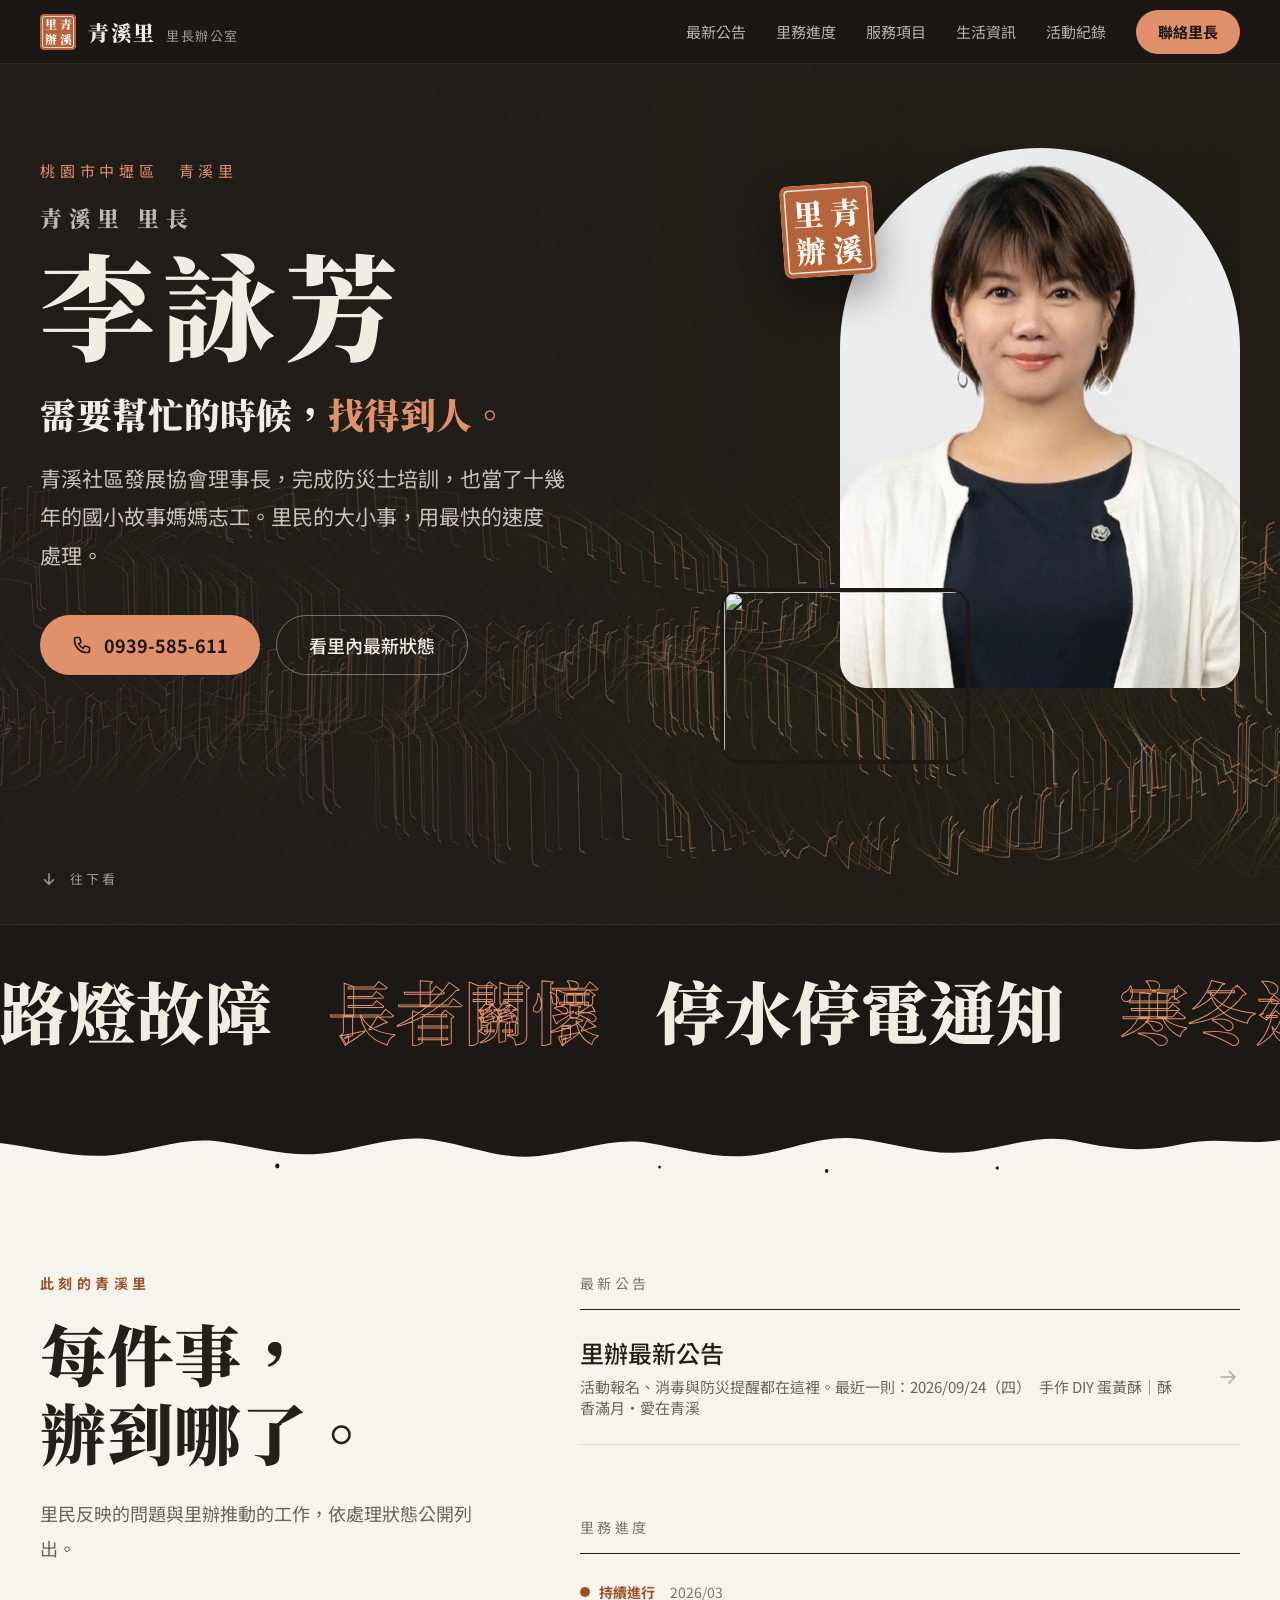
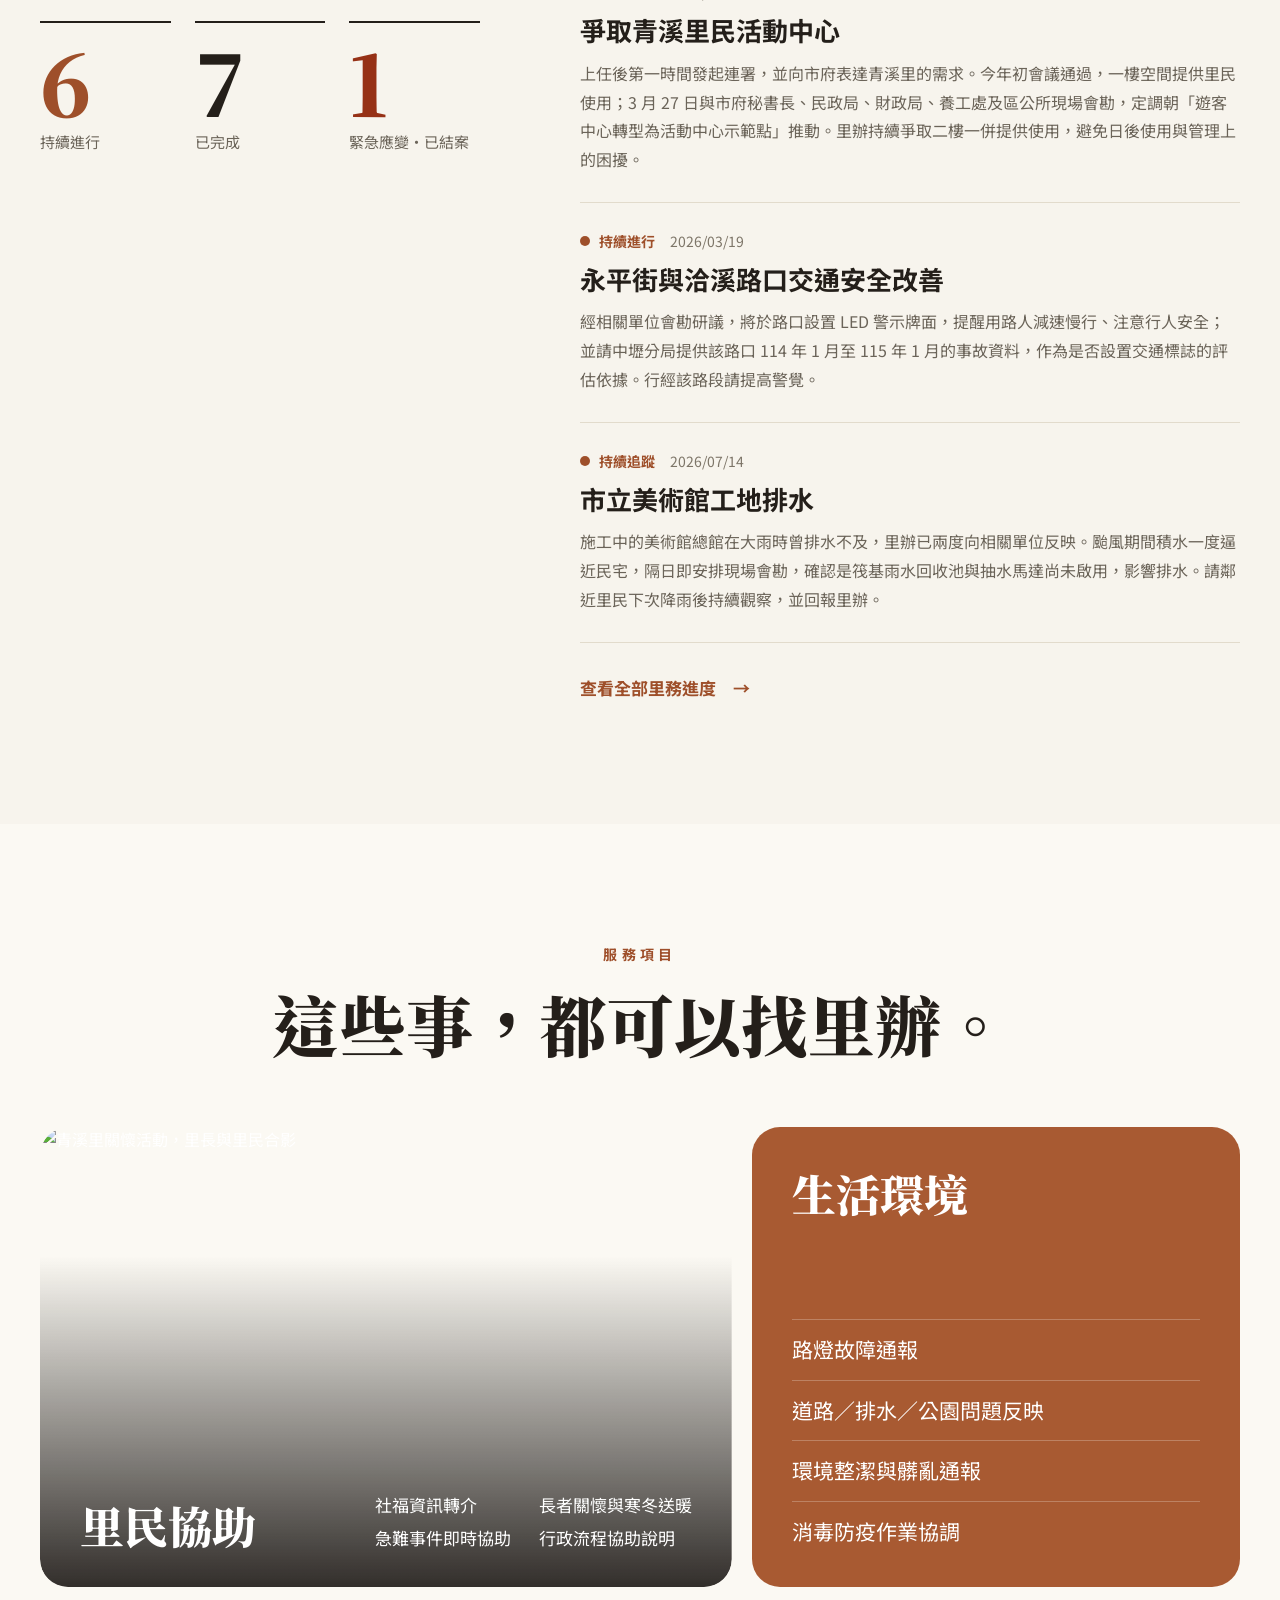
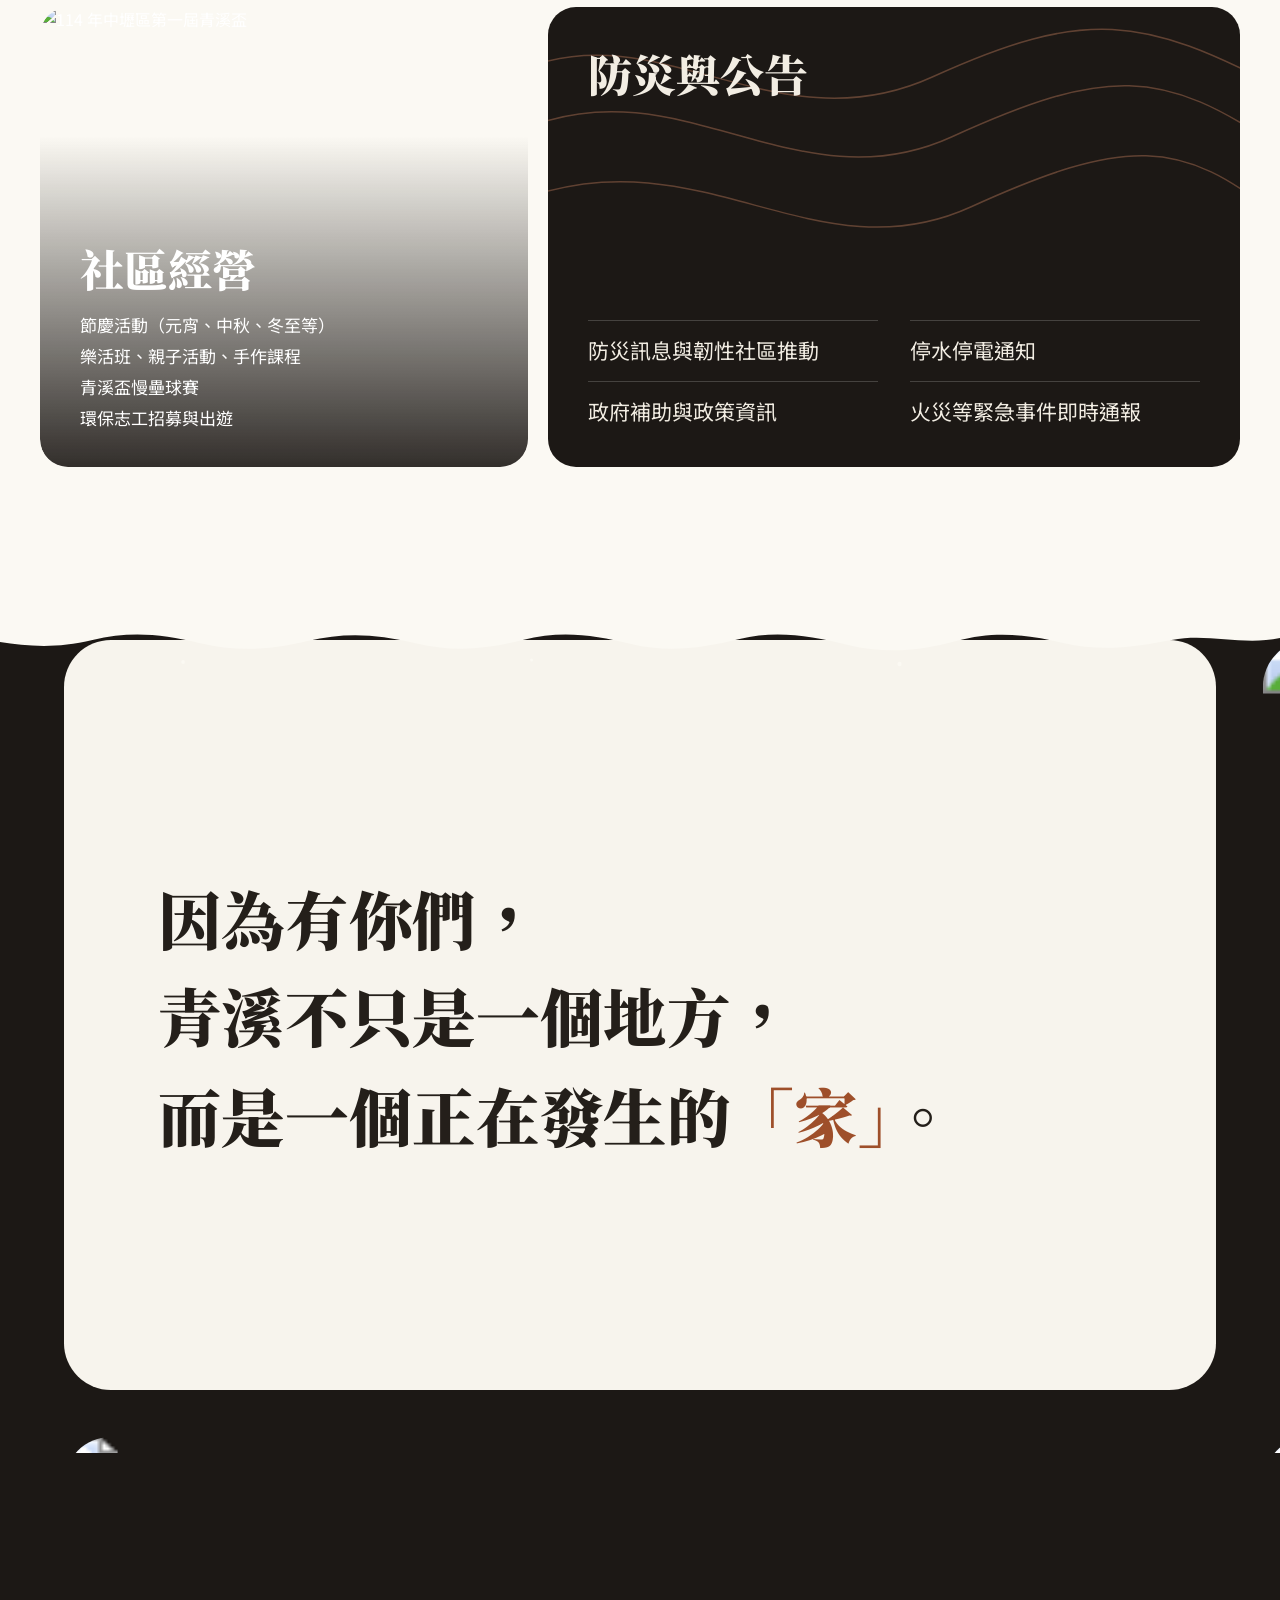
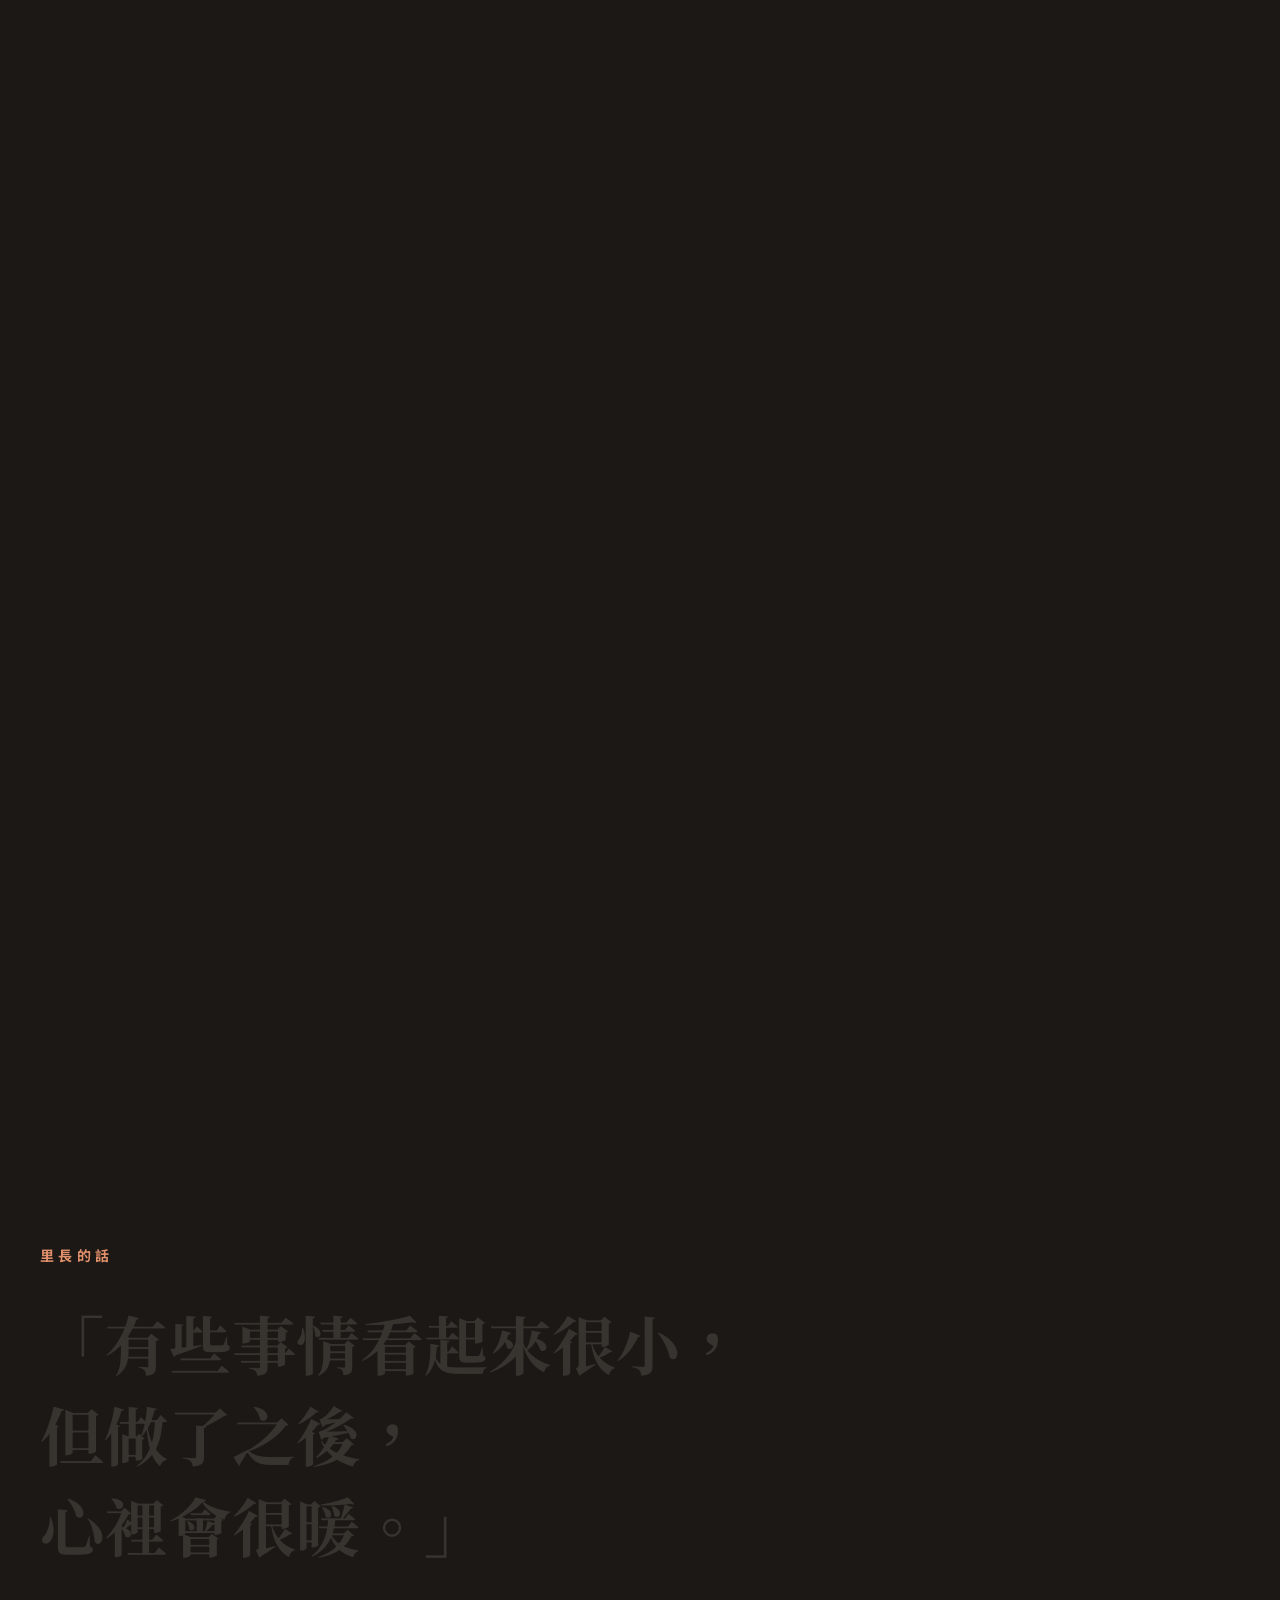
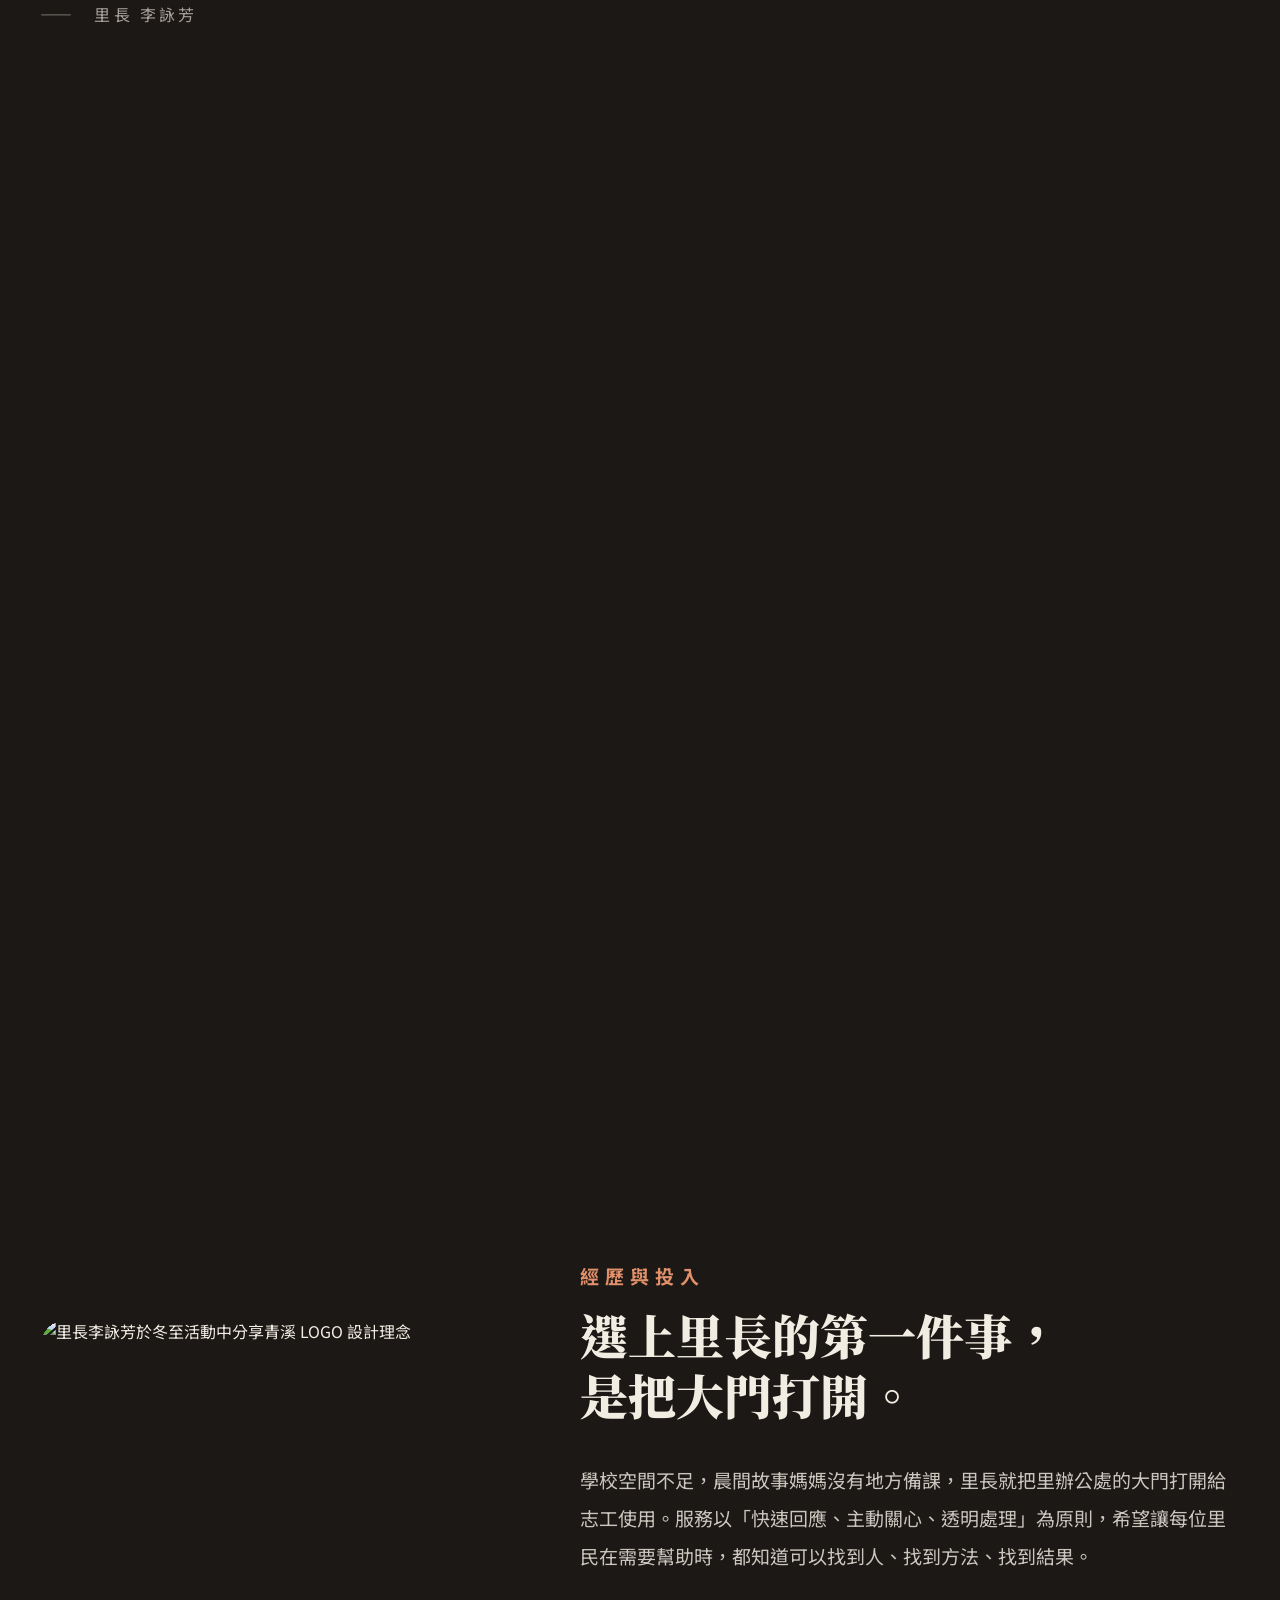
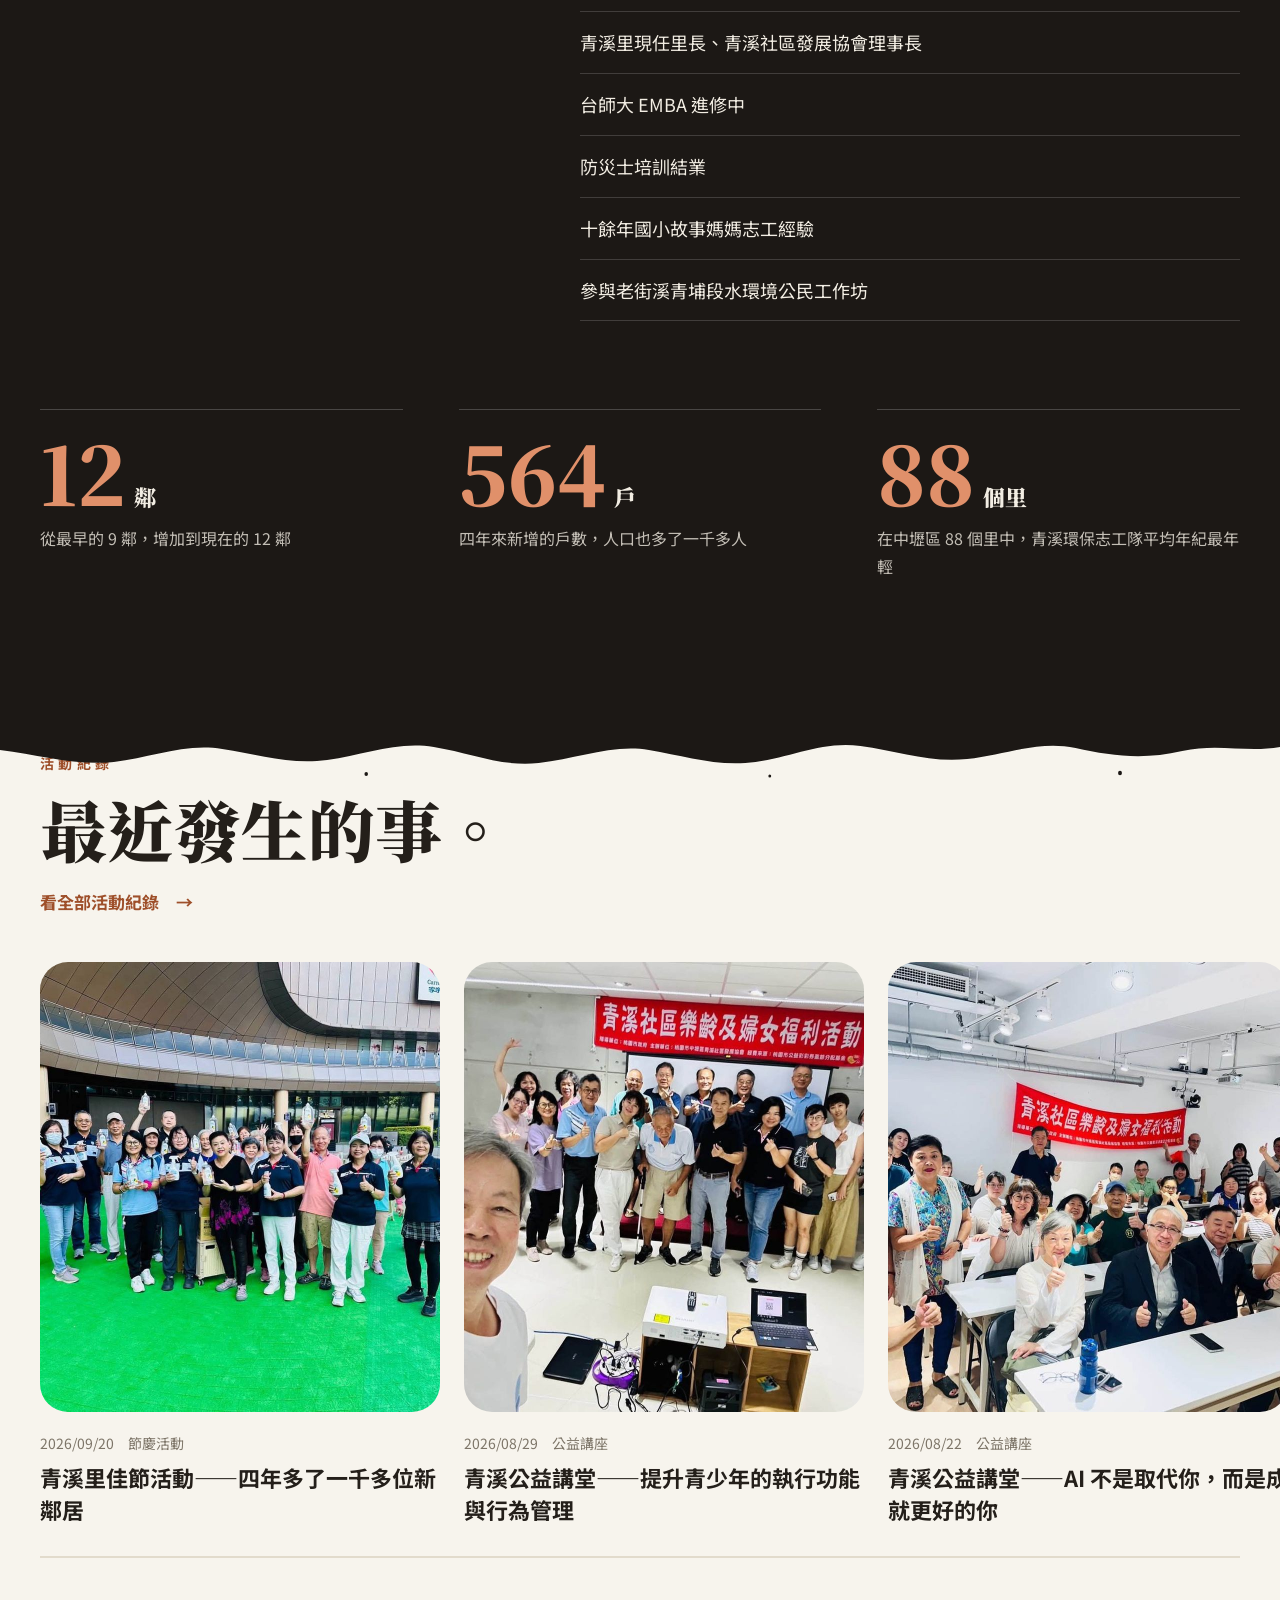
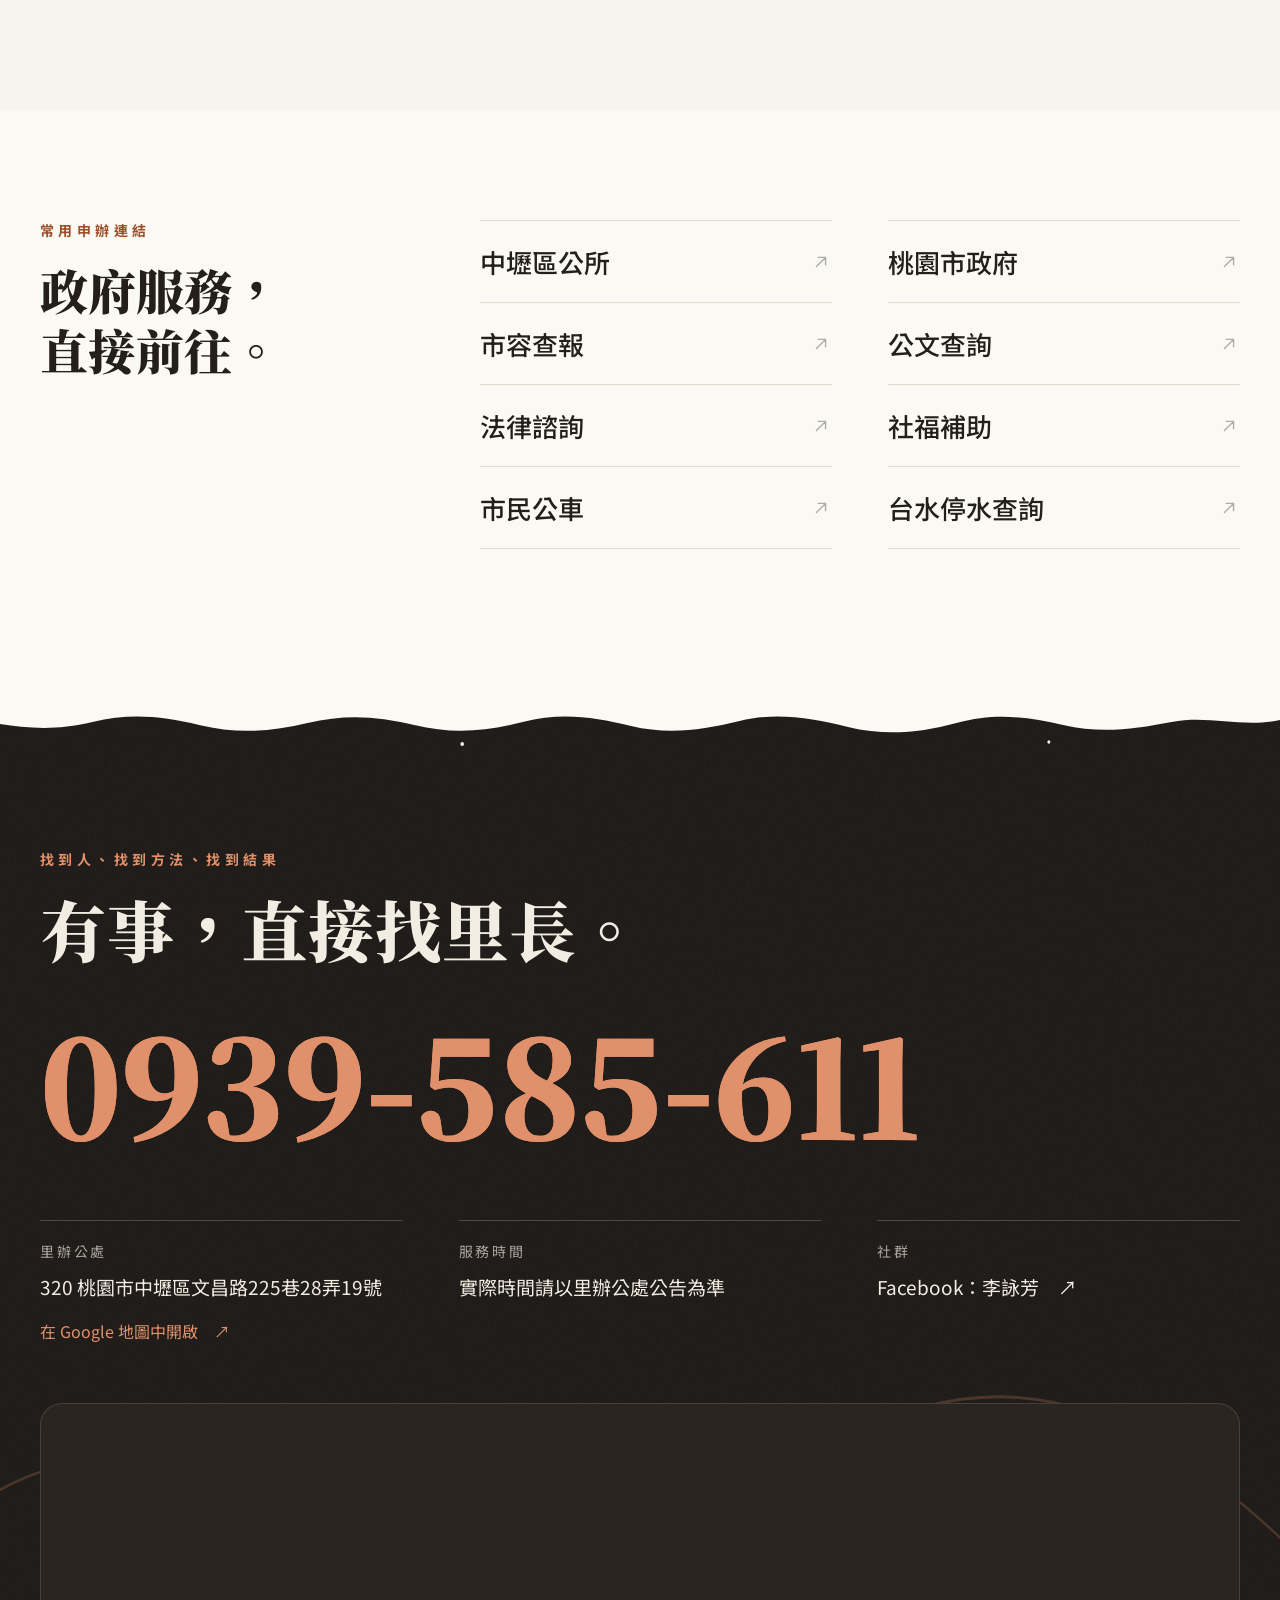
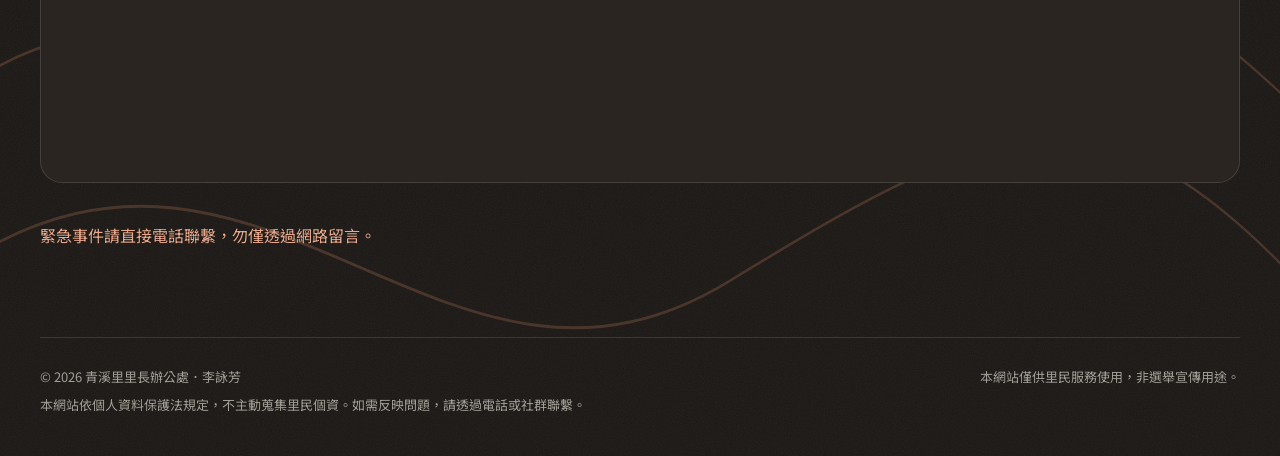
==== commit 7b4d2312: "首頁改為里長介紹，補齊一年半的里務與活動內容 - 首頁頂端改為里長照片與介紹（照片取自里長臉書的正式肖像） - 活動紀錄由 10 則增為 28 則：補上 2025 年未放的 12 則，以及 2026 " ====
--- a/index.html
+++ b/index.html
@@ -60,18 +60,22 @@
 <svg class="grain" aria-hidden="true"><rect width="100%" height="100%" filter="url(#grain)"/></svg>
 <div class="wrap hero-inner">
 <div class="hero-copy">
-<p class="hero-eyebrow fade" style="--dl: 0s;">桃園市中壢區　青溪里　里長 李詠芳</p>
-<h1 class="hero-title"><span class="sr-only">需要幫忙的時候，找得到人。</span><span aria-hidden="true"><span class="line"><span class="hc" style="--i: 0;">需</span><span class="hc" style="--i: 1;">要</span><span class="hc" style="--i: 2;">幫</span><span class="hc" style="--i: 3;">忙</span><span class="hc" style="--i: 4;">的</span><span class="hc" style="--i: 5;">時</span><span class="hc" style="--i: 6;">候</span><span class="hc" style="--i: 7;">，</span></span><span class="line line-acc"><span class="hc" style="--i: 9;">找</span><span class="hc" style="--i: 10;">得</span><span class="hc" style="--i: 11;">到</span><span class="hc" style="--i: 12;">人</span><span class="hc" style="--i: 13;">。</span></span></span></h1>
-<p class="hero-lead fade" style="--dl: 0.95s;">用最快的速度處理里民大小事，讓青溪里更安全、更方便、更有溫度。</p>
-<div class="hero-actions fade" style="--dl: 1.15s;">
+<p class="hero-eyebrow fade" style="--dl: 0s;">桃園市中壢區　青溪里</p>
+<div class="hero-id">
+<h1 class="hero-name"><span class="role fade" style="--dl: 0.1s;">青溪里 里長</span><span class="name" aria-hidden="true"><span class="hc" style="--i: 0;">李</span><span class="hc" style="--i: 1;">詠</span><span class="hc" style="--i: 2;">芳</span></span><span class="sr-only">李詠芳</span></h1>
+<figure class="portrait-m pfade" style="--dl: 0.35s;"><img src="images/chief-portrait.jpg" alt="青溪里里長李詠芳"></figure>
+</div>
+<p class="hero-tag fade" style="--dl: 0.55s;">需要幫忙的時候，<em>找得到人。</em></p>
+<p class="hero-lead fade" style="--dl: 0.75s;">青溪社區發展協會理事長，完成防災士培訓，也當了十幾年的國小故事媽媽志工。里民的大小事，用最快的速度處理。</p>
+<div class="hero-actions fade" style="--dl: 0.95s;">
 <a class="btn btn-lg btn-fill mag" href="tel:+886939585611"><svg width="20" height="20" viewBox="0 0 24 24" fill="none" stroke="currentColor" stroke-width="2" stroke-linecap="round" stroke-linejoin="round" aria-hidden="true"><path d="M3 5a2 2 0 012-2h3.28a1 1 0 01.948.684l1.498 4.493a1 1 0 01-.502 1.21l-2.257 1.13a11.042 11.042 0 005.516 5.516l1.13-2.257a1 1 0 011.21-.502l4.493 1.498a1 1 0 01.684.949V19a2 2 0 01-2 2h-1C9.716 21 3 14.284 3 6V5z"/></svg>0939-585-611</a>
 <a class="btn btn-lg btn-ghost" href="#now">看里內最新狀態</a>
 </div>
 </div>
-<div class="hero-photos" aria-hidden="true">
-<div class="px" data-d="-14" style="left: 170px; top: 0;"><div class="pfade" style="--dl: 0.5s;"><img class="float-a" src="images/elder-outing-2026.jpg" alt="" style="width: 390px; height: 280px; object-position: center 45%;"></div></div>
-<div class="px" data-d="24" style="left: 0; top: 150px;"><div class="pfade" style="--dl: 0.7s;"><img class="float-b" src="images/festival-2025.jpg" alt="" style="width: 220px; height: 300px; object-position: center 35%;"></div></div>
-<div class="px" data-d="-32" style="left: 250px; top: 310px;"><div class="pfade" style="--dl: 0.9s;"><img class="float-c" src="images/winter-solstice-2025.jpg" alt="" style="width: 300px; height: 220px; object-position: 55% 60%;"></div></div>
+<div class="hero-visual" aria-hidden="true">
+<div class="px" data-d="-10" style="left: 120px; top: 0;"><div class="pfade" style="--dl: 0.3s;"><div class="portrait"><img src="images/chief-portrait.jpg" alt=""></div></div></div>
+<div class="px" data-d="26" style="left: 0; top: 440px;"><div class="pfade" style="--dl: 0.8s;"><img class="sub-ph float-b" src="images/elder-outing-2026.jpg" alt=""></div></div>
+<div class="px" data-d="-30" style="left: 62px; top: 36px;"><div class="fade" style="--dl: 1.1s;"><div class="seal seal-mid"><span>里</span><span>辦</span><span>青</span><span>溪</span></div></div></div>
 </div>
 <a class="scroll-cue fade" style="--dl: 1.5s;" href="#now"><svg class="cue" width="18" height="18" viewBox="0 0 24 24" fill="none" stroke="currentColor" stroke-width="2" stroke-linecap="round" stroke-linejoin="round" aria-hidden="true"><path d="M12 5v14M6 13l6 6 6-6"/></svg>往下看</a>
 </div>
@@ -85,29 +89,29 @@
 <h2 class="h-xl rv d1">每件事，<br>辦到哪了。</h2>
 <p class="lead rv d2">里民反映的問題與里辦推動的工作，依處理狀態公開列出。</p>
 <div class="stats rv d3">
-<div class="stat"><b style="color: var(--acc);">2</b><span>持續進行</span></div>
-<div class="stat"><b>3</b><span>已完成</span></div>
+<div class="stat"><b style="color: var(--acc);">6</b><span>持續進行</span></div>
+<div class="stat"><b>7</b><span>已完成</span></div>
 <div class="stat"><b style="color: var(--warn);">1</b><span>緊急應變・已結案</span></div>
 </div>
 </div>
 <div class="now-main">
 <p class="list-head rv">最新公告</p>
-<a class="notice-link row rv" href="news.html"><span><strong>停水停電、活動報名與里辦公告</strong><small>整理在最新公告頁，也能直接查台水、台電的停水停電資訊。</small></span><svg class="arr" width="24" height="24" viewBox="0 0 24 24" fill="none" stroke="currentColor" stroke-width="1.5" stroke-linecap="round" stroke-linejoin="round" aria-hidden="true"><path d="M5 12h14M13 6l6 6-6 6"/></svg></a>
+<a class="notice-link row rv" href="news.html"><span><strong>里辦最新公告</strong><small>活動報名、消毒與防災提醒都在這裡。最近一則：2026/09/24（四）　手作 DIY 蛋黃酥｜酥香滿月・愛在青溪</small></span><svg class="arr" width="24" height="24" viewBox="0 0 24 24" fill="none" stroke="currentColor" stroke-width="1.5" stroke-linecap="round" stroke-linejoin="round" aria-hidden="true"><path d="M5 12h14M13 6l6 6-6 6"/></svg></a>
 <p class="list-head gap rv">里務進度</p>
 <div class="prog-item row rv">
-<span class="mark mark-going">持續進行<span class="date">2026/01</span></span>
-<h3>環保志工環境維護</h3>
-<p>志工自主巡檢、下水清除浮萍、自掏腰包添購工具，環境維護持續獲里民肯定。</p>
+<span class="mark mark-going">持續進行<span class="date">2026/03</span></span>
+<h3>爭取青溪里民活動中心</h3>
+<p>上任後第一時間發起連署，並向市府表達青溪里的需求。今年初會議通過，一樓空間提供里民使用；3 月 27 日與市府秘書長、民政局、財政局、養工處及區公所現場會勘，定調朝「遊客中心轉型為活動中心示範點」推動。里辦持續爭取二樓一併提供使用，避免日後使用與管理上的困擾。</p>
 </div>
 <div class="prog-item row rv">
-<span class="mark mark-going">持續進行<span class="date">2025/12</span></span>
-<h3>開放里辦公處供故事媽媽備課</h3>
-<p>學校空間不足，打開里辦公處大門讓志工使用；參與人數持續增加，已擴展至社區合作場地。</p>
+<span class="mark mark-going">持續進行<span class="date">2026/03/19</span></span>
+<h3>永平街與洽溪路口交通安全改善</h3>
+<p>經相關單位會勘研議，將於路口設置 LED 警示牌面，提醒用路人減速慢行、注意行人安全；並請中壢分局提供該路口 114 年 1 月至 115 年 1 月的事故資料，作為是否設置交通標誌的評估依據。行經該路段請提高警覺。</p>
 </div>
 <div class="prog-item row rv">
-<span class="mark mark-urgent">緊急應變・已結案<span class="date">2026/02</span></span>
-<h3>里內火災事件即時應變</h3>
-<p>里民第一時間通知里長，里長趕赴現場協助、確認傷亡；無人員傷亡，配合消防作業順利完成。</p>
+<span class="mark mark-going">持續追蹤<span class="date">2026/07/14</span></span>
+<h3>市立美術館工地排水</h3>
+<p>施工中的美術館總館在大雨時曾排水不及，里辦已兩度向相關單位反映。颱風期間積水一度逼近民宅，隔日即安排現場會勘，確認是筏基雨水回收池與抽水馬達尚未啟用，影響排水。請鄰近里民下次降雨後持續觀察，並回報里辦。</p>
 </div>
 <a class="link-acc ul rv" href="progress.html">查看全部里務進度　→</a>
 </div>
@@ -172,8 +176,8 @@
 <div class="wrap bio">
 <figure class="rv rv-img"><img src="images/winter-solstice-2025.jpg" alt="里長李詠芳於冬至活動中分享青溪 LOGO 設計理念" loading="lazy"></figure>
 <div class="bio-body">
-<div class="name rv"><p class="eyebrow light">青溪里 現任里長</p><h2 class="h-xl">李詠芳</h2></div>
-<p class="rv d1">我在青溪里服務，最重視的是居民的日常需求：環境整潔、路燈安全、活動辦理、弱勢關懷與即時回應。服務以「快速回應、主動關心、透明處理」為原則，希望讓每位里民在需要幫助時，都知道可以找到人、找到方法、找到結果。</p>
+<div class="name rv"><p class="eyebrow light">經歷與投入</p><h2 class="h-lg">選上里長的第一件事，<br>是把大門打開。</h2></div>
+<p class="rv d1">學校空間不足，晨間故事媽媽沒有地方備課，里長就把里辦公處的大門打開給志工使用。服務以「快速回應、主動關心、透明處理」為原則，希望讓每位里民在需要幫助時，都知道可以找到人、找到方法、找到結果。</p>
 <ul class="rv d2">
 <li>青溪里現任里長、青溪社區發展協會理事長</li>
 <li>台師大 EMBA 進修中</li>
@@ -182,6 +186,11 @@
 <li>參與老街溪青埔段水環境公民工作坊</li>
 </ul>
 </div>
+</div>
+<div class="wrap facts">
+<div class="fact rv"><b>12<small>鄰</small></b><span>從最早的 9 鄰，增加到現在的 12 鄰</span></div>
+<div class="fact rv"><b>564<small>戶</small></b><span>四年來新增的戶數，人口也多了一千多人</span></div>
+<div class="fact rv"><b>88<small>個里</small></b><span>在中壢區 88 個里中，青溪環保志工隊平均年紀最年輕</span></div>
 </div>
 </section>
 <section class="acts" id="activities">
@@ -199,33 +208,33 @@
 </div>
 </div>
 <div class="hs">
+<a class="card" href="activities.html#home-festival-2026">
+<div class="ph"><img src="images/home-festival-2026.jpg" alt="青溪里佳節活動大合照" loading="lazy" style="object-position: center 40%;"></div>
+<div><span class="meta">2026/09/20　節慶活動</span><h3>青溪里佳節活動——四年多了一千多位新鄰居</h3></div>
+</a>
+<a class="card" href="activities.html#lecture-brain-2026">
+<div class="ph"><img src="images/lecture-brain-2026.jpg" alt="青溪公益講堂講座後大合照" loading="lazy" style="object-position: center 35%;"></div>
+<div><span class="meta">2026/08/29　公益講座</span><h3>青溪公益講堂——提升青少年的執行功能與行為管理</h3></div>
+</a>
+<a class="card" href="activities.html#lecture-ai-2026">
+<div class="ph"><img src="images/lecture-ai-2026.jpg" alt="AI 生活實戰課現場" loading="lazy" style="object-position: center;"></div>
+<div><span class="meta">2026/08/22　公益講座</span><h3>青溪公益講堂——AI 不是取代你，而是成就更好的你</h3></div>
+</a>
+<a class="card" href="activities.html#alishan-2026">
+<div class="ph"><img src="images/alishan-2026.jpg" alt="青溪社區發展協會研習觀摩大合照" loading="lazy" style="object-position: center;"></div>
+<div><span class="meta">2026/08/09　社區交流</span><h3>協會研習觀摩——風雨無阻上阿里山</h3></div>
+</a>
+<a class="card" href="activities.html#run-2026">
+<div class="ph"><img src="images/run-2026.jpg" alt="青溪里民參加路跑大合照" loading="lazy" style="object-position: center 40%;"></div>
+<div><span class="meta">2026/06/14　運動社區</span><h3>青溪里民為健康而跑</h3></div>
+</a>
+<a class="card" href="activities.html#mothers-day-2026">
+<div class="ph"><img src="images/mothers-day-2026.jpg" alt="母親節繪本親子活動" loading="lazy" style="object-position: center 30%;"></div>
+<div><span class="meta">2026/04　節慶活動</span><h3>母親節活動——從一本《會飛的抱抱》開始</h3></div>
+</a>
 <a class="card" href="activities.html#elder-outing">
 <div class="ph"><img src="images/elder-outing-2026.jpg" alt="帶長者出遊——和逸飯店 DIY 與 Xpark 水族館" loading="lazy" style="object-position: center 45%;"></div>
 <div><span class="meta">2026/03/13　長者關懷</span><h3>帶長者出遊——和逸飯店 DIY ＋ Xpark 水族館</h3></div>
-</a>
-<a class="card" href="activities.html#yuanxiao">
-<div class="ph"><img src="images/yuanxiao-2026.jpg" alt="元宵節 DIY 戳湯圓活動" loading="lazy" style="object-position: center 55%;"></div>
-<div><span class="meta">2026/03/03　節慶活動</span><h3>元宵佳節——社區攜手 DIY 戳湯圓</h3></div>
-</a>
-<a class="card" href="activities.html#assembly">
-<div class="ph"><img src="images/community-assembly-2026.jpg" alt="青溪社區發展協會第一屆第三次會員大會" loading="lazy" style="object-position: center;"></div>
-<div><span class="meta">2026/03/01　社區會議</span><h3>青溪社區發展協會 第一屆第三次會員大會</h3></div>
-</a>
-<a class="card" href="activities.html#winter-warmth">
-<div class="ph"><img src="images/winter-warmth-2026.jpg" alt="寒冬送暖——攜手慈濟與青埔派出所" loading="lazy" style="object-position: center 40%;"></div>
-<div><span class="meta">2026/02/11　弱勢關懷</span><h3>寒冬送暖——攜手慈濟與青埔派出所</h3></div>
-</a>
-<a class="card" href="activities.html#eco">
-<div class="ph"><img src="images/eco-volunteers-2026.jpg" alt="青溪里環保志工日常清掃" loading="lazy" style="object-position: center 22%;"></div>
-<div><span class="meta">2026/01/10　環保志工</span><h3>青溪里環保志工的日常</h3></div>
-</a>
-<a class="card" href="activities.html#softball">
-<div class="ph"><img src="images/softball-celebration-2025.jpg" alt="青溪慢壘慶功宴" loading="lazy" style="object-position: center 70%;"></div>
-<div><span class="meta">2025/11/21　運動社區</span><h3>青溪慢壘球隊慶功宴——冠軍留在青溪里</h3></div>
-</a>
-<a class="card" href="activities.html#qingxi-cup">
-<div class="ph"><img src="images/qingxi-cup-2025.jpg" alt="114 年中壢區第一屆青溪盃" loading="lazy" style="object-position: center 40%;"></div>
-<div><span class="meta">2025/09/28　運動社區</span><h3>114 年中壢區第一屆青溪盃——首辦就嗨翻天</h3></div>
 </a>
 </div>
 <div class="wrap a-barwrap"><div class="track"><div class="a-bar"></div></div></div>
--- a/assets/css/site.css
+++ b/assets/css/site.css
@@ -248,11 +248,23 @@
 .hero-title { margin-top: 28px; font-family: var(--serif); font-weight: 900; font-size: clamp(40px, 7.8vw, 112px); line-height: 1.14; letter-spacing: .01em; }
 .hero-title .line { display: block; }
 .hero-title .line-acc { color: var(--acc-dark); }
-.hero-lead { margin-top: 36px; max-width: 520px; font-size: 21px; line-height: 1.85; color: rgba(242, 237, 227, .8); }
+.hero-lead { text-wrap: pretty; margin-top: 20px; max-width: 540px; font-size: 21px; line-height: 1.85; color: rgba(242, 237, 227, .8); }
 .hero-actions { margin-top: 40px; display: flex; align-items: center; gap: 16px; flex-wrap: wrap; }
-.hero-photos { position: absolute; z-index: 1; right: 40px; top: 250px; width: 560px; height: 560px; }
-.hero-photos .px { position: absolute; }
-.hero-photos img { display: block; object-fit: cover; border-radius: 22px; box-shadow: 0 40px 80px rgba(0, 0, 0, .5); }
+.hero-name { margin-top: 26px; font-family: var(--serif); font-weight: 900; line-height: 1; }
+.hero-name .role { display: block; font-size: 22px; letter-spacing: .3em; color: rgba(242, 237, 227, .75); margin-bottom: 16px; }
+.hero-name .name { display: block; font-size: clamp(56px, 9vw, 132px); letter-spacing: .06em; }
+.hero-tag { margin-top: 30px; font-family: var(--serif); font-weight: 900; font-size: clamp(24px, 2.8vw, 40px); line-height: 1.35; }
+.hero-tag em { font-style: normal; color: var(--acc-dark); }
+.hero-visual { position: absolute; z-index: 1; right: 40px; top: 84px; width: 520px; height: 690px; }
+.hero-visual .px { position: absolute; }
+.portrait { width: 400px; height: 540px; border-radius: 200px 200px 26px 26px; overflow: hidden; background: #2A2520; box-shadow: 0 50px 90px rgba(0, 0, 0, .55); }
+.portrait img, .portrait-m img { width: 100%; height: 100%; object-fit: cover; object-position: 50% 22%; display: block; }
+.sub-ph { display: block; width: 250px; height: 176px; object-fit: cover; border-radius: 18px; border: 4px solid var(--dark); box-shadow: 0 30px 60px rgba(0, 0, 0, .5); }
+.seal-mid {
+  width: 92px; height: 92px; padding: 9px; border-radius: 8px; font-size: 30px; transform: rotate(-4deg);
+  box-shadow: inset 0 0 0 4px var(--acc-fill), inset 0 0 0 5.5px rgba(255, 253, 248, .85), 0 18px 40px rgba(0, 0, 0, .4);
+}
+.portrait-m { display: none; margin: 0; overflow: hidden; background: #2A2520; }
 .scroll-cue { position: absolute; left: 40px; bottom: 36px; display: flex; align-items: center; gap: 12px; font-size: 13px; letter-spacing: .24em; color: rgba(242, 237, 227, .6); }
 .float-a { animation: floatY 9s ease-in-out infinite alternate; }
 .float-b { animation: floatY 11s ease-in-out -3s infinite alternate; }
@@ -268,7 +280,7 @@
 @keyframes photoIn { from { opacity: 0; clip-path: inset(100% 0 0 0 round 22px); transform: translateY(60px); } to { opacity: 1; clip-path: inset(0 0 0 0 round 22px); transform: none; } }
 @supports (animation-timeline: scroll()) {
   .anim .hero-copy { animation: heroOut linear both; animation-timeline: scroll(root); animation-range: 0px 760px; }
-  .anim .hero-photos { animation: heroPhotos linear both; animation-timeline: scroll(root); animation-range: 0px 900px; }
+  .anim .hero-visual { animation: heroPhotos linear both; animation-timeline: scroll(root); animation-range: 0px 900px; }
 }
 @keyframes heroOut { to { opacity: 0; transform: translateY(-90px) scale(.96); } }
 @keyframes heroPhotos { to { transform: translateY(-160px); } }
@@ -366,7 +378,12 @@
 .anim .qc.on { color: var(--on-dark); }
 .anim .qc.acc.on { color: var(--acc-dark); }
 .anim .q-cap { opacity: 0; }
-.bio { display: grid; grid-template-columns: 440px minmax(0, 1fr); column-gap: 100px; align-items: center; padding-top: 40px; padding-bottom: 150px; }
+.bio { display: grid; grid-template-columns: 440px minmax(0, 1fr); column-gap: 100px; align-items: center; padding-top: 40px; padding-bottom: 88px; }
+.facts { display: grid; grid-template-columns: repeat(3, minmax(0, 1fr)); gap: 28px 56px; padding-bottom: 150px; }
+.fact { border-top: 1px solid rgba(255, 255, 255, .2); padding-top: 22px; display: flex; flex-direction: column; gap: 12px; }
+.fact b { font-family: var(--serif); font-weight: 900; font-size: 80px; line-height: 1; color: var(--acc-dark); }
+.fact b small { font-size: 22px; margin-left: 8px; color: var(--on-dark); }
+.fact span { font-size: 16px; line-height: 1.75; color: rgba(242, 237, 227, .78); }
 .bio figure { border-radius: 28px; overflow: hidden; }
 .bio figure img { width: 100%; height: 540px; object-fit: cover; object-position: 58% center; display: block; }
 .bio-body { display: flex; flex-direction: column; gap: 36px; }
@@ -480,6 +497,11 @@
 .news-item h3 { margin-top: 12px; font-size: 25px; font-weight: 500; line-height: 1.45; }
 .news-item p { margin-top: 10px; font-size: 16px; line-height: 1.75; color: var(--muted); }
 .news-item .when { display: flex; align-items: center; justify-content: flex-end; gap: 18px; font-size: 15px; color: var(--muted); }
+.tag-up { background: var(--acc-fill); color: #fff; }
+.done-note { font-size: 13px; color: var(--faint); }
+.up-list .news-item:first-child { border-top: 1px solid var(--ink); }
+.up-list .news-item h3 { font-size: 28px; font-weight: 700; }
+.up-list .news-item .when { font-family: var(--serif); font-weight: 900; font-size: 20px; color: var(--acc); }
 .ext-list a { padding: 26px 0; border-bottom: 1px solid var(--line); display: grid; grid-template-columns: 180px minmax(0, 1fr) auto; column-gap: 32px; align-items: center; }
 .ext-list a:first-child { border-top: 1px solid var(--ink); }
 .ext-list .src { font-size: 14px; color: var(--faint); letter-spacing: .08em; }
@@ -543,13 +565,16 @@
 .act:nth-child(even) .act-ph { order: 2; }
 .act-ph { border-radius: 28px; overflow: hidden; aspect-ratio: 4 / 3; background: var(--line); }
 .act-ph img { width: 100%; height: 100%; object-fit: cover; display: block; }
+.act-text { grid-template-columns: minmax(0, 1fr); max-width: 860px; padding: 36px 40px; background: var(--paper-2); border: 1px solid var(--line); border-radius: 22px; }
 .act-body .meta { display: flex; align-items: center; gap: 12px; font-size: 14px; color: var(--faint); }
 .act-body h2 { margin-top: 16px; font-family: var(--serif); font-weight: 900; font-size: clamp(26px, 2.6vw, 34px); line-height: 1.35; }
 .act-body p { margin-top: 18px; font-size: 17px; line-height: 2; color: var(--muted); }
 
 /* ───────── 平板 ───────── */
 @media (max-width: 1180px) {
-  .hero-photos { display: none; }
+  .hero-visual { display: none; }
+  .hero-id { display: grid; grid-template-columns: minmax(0, 1fr) 210px; column-gap: 24px; align-items: end; }
+  .portrait-m { display: block; width: 210px; height: 280px; border-radius: 105px 105px 18px 18px; box-shadow: 0 30px 60px rgba(0, 0, 0, .45); }
   .main-nav { gap: 22px; }
   .now-grid { grid-template-columns: 360px minmax(0, 1fr); column-gap: 64px; }
   .bio { grid-template-columns: 360px minmax(0, 1fr); column-gap: 64px; }
@@ -571,11 +596,16 @@
 
   .hero { height: auto; min-height: calc(100vh - var(--header)); padding-bottom: 96px; }
   @supports (height: 100svh) { .hero { min-height: calc(100svh - var(--header)); } }
-  .hero-inner { padding-top: 56px; }
+  .hero-inner { padding-top: 36px; }
   .hero-eyebrow { font-size: 12px; letter-spacing: .2em; }
-  .hero-title { margin-top: 20px; font-size: clamp(38px, 10.6vw, 64px); }
-  .hero-lead { margin-top: 24px; font-size: 17px; }
-  .hero-actions { margin-top: 30px; width: 100%; }
+  .hero-id { grid-template-columns: minmax(0, 1fr) 146px; column-gap: 14px; margin-top: 18px; }
+  .hero-name { margin-top: 0; }
+  .hero-name .role { font-size: 14px; letter-spacing: .24em; margin-bottom: 10px; }
+  .hero-name .name { font-size: clamp(46px, 14vw, 64px); letter-spacing: .04em; }
+  .portrait-m { width: 146px; height: 194px; border-radius: 73px 73px 14px 14px; }
+  .hero-tag { margin-top: 24px; font-size: clamp(22px, 6.6vw, 30px); }
+  .hero-lead { margin-top: 12px; font-size: 16px; line-height: 1.8; }
+  .hero-actions { margin-top: 24px; width: 100%; gap: 10px; }
   .hero-actions .btn { width: 100%; height: 56px; font-size: 17px; }
   .scroll-cue { display: none; }
 
@@ -617,6 +647,11 @@
   .anim .q-track { height: 1300px; }
   .bio { grid-template-columns: minmax(0, 1fr); row-gap: 36px; padding-top: 10px; padding-bottom: 100px; }
   .bio figure img { height: 400px; }
+  .bio { padding-bottom: 56px; }
+  .facts { grid-template-columns: minmax(0, 1fr); gap: 20px; padding-bottom: 100px; }
+  .fact b { font-size: 60px; }
+  .up-list .news-item h3 { font-size: 22px; }
+  .act-text { padding: 26px 22px; }
   .bio-body { gap: 24px; }
   .bio-body p { font-size: 17px; }
   .bio-body ul { font-size: 16px; }
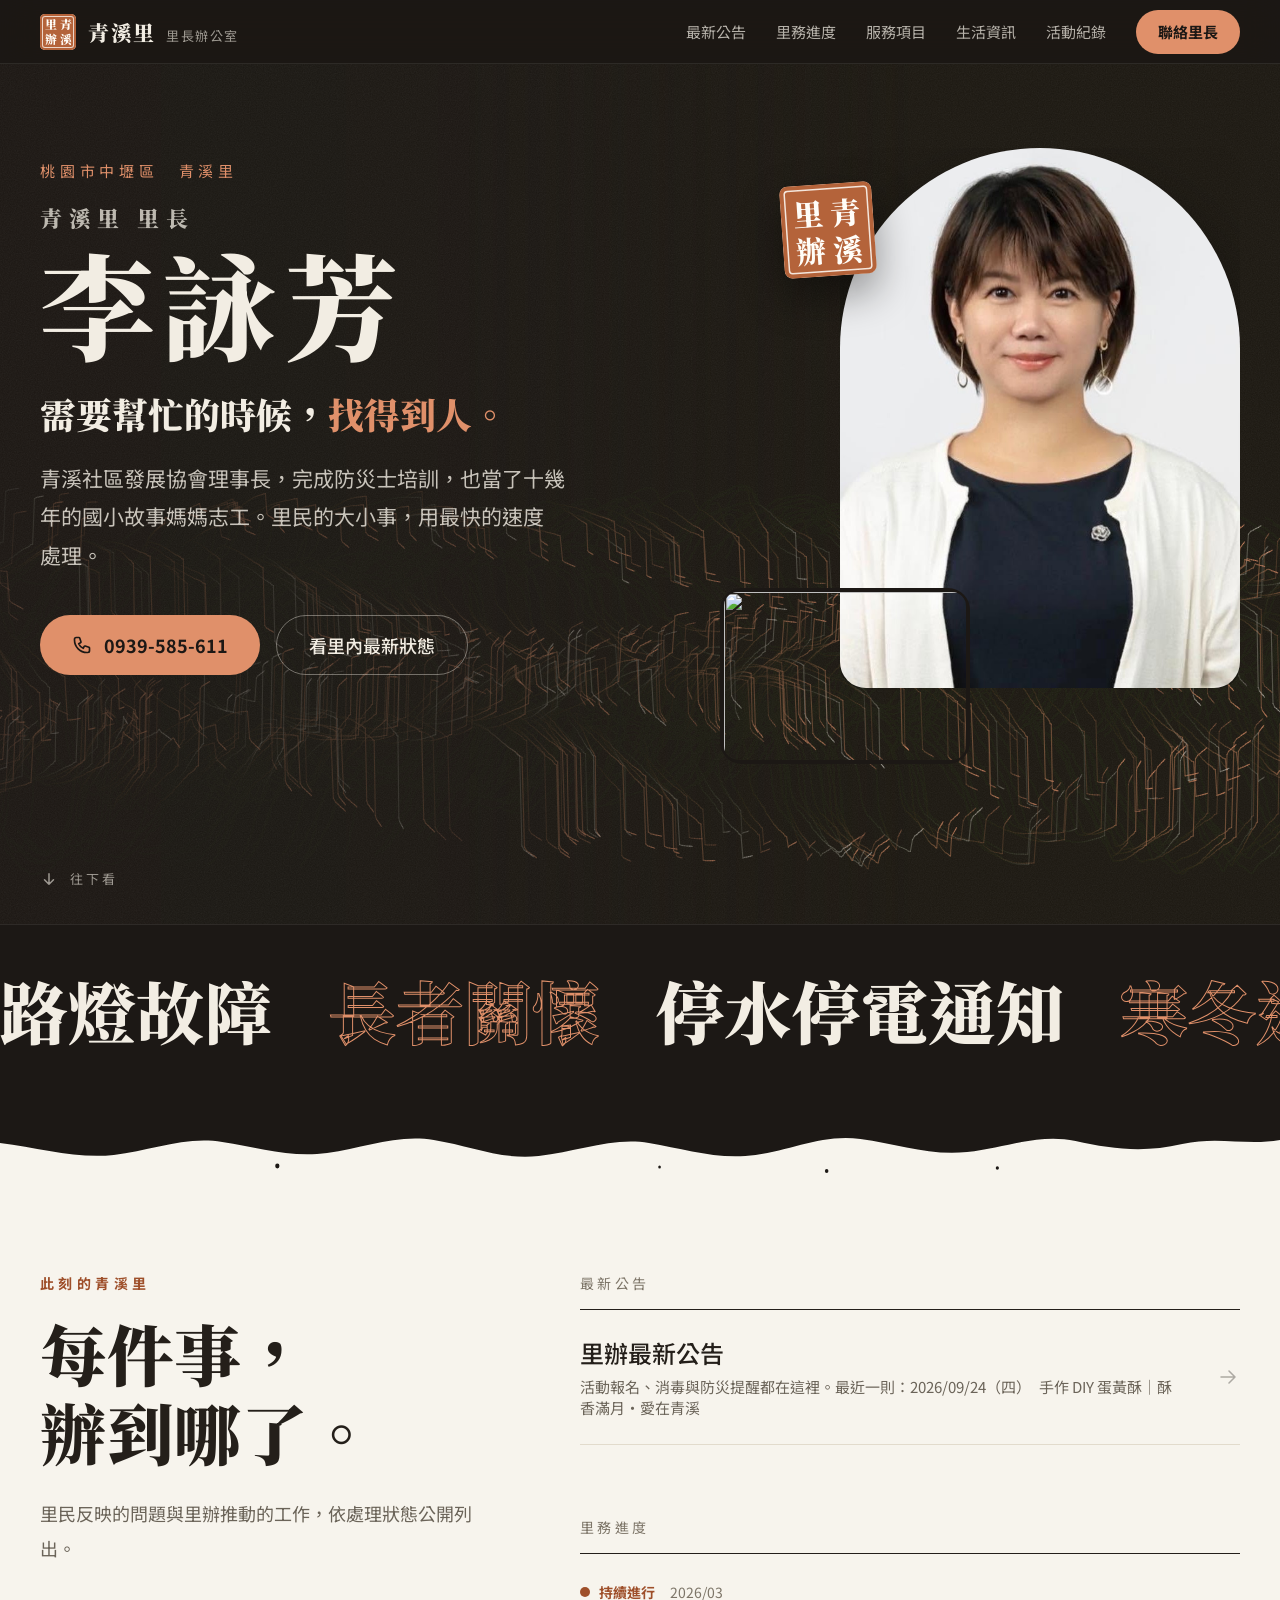
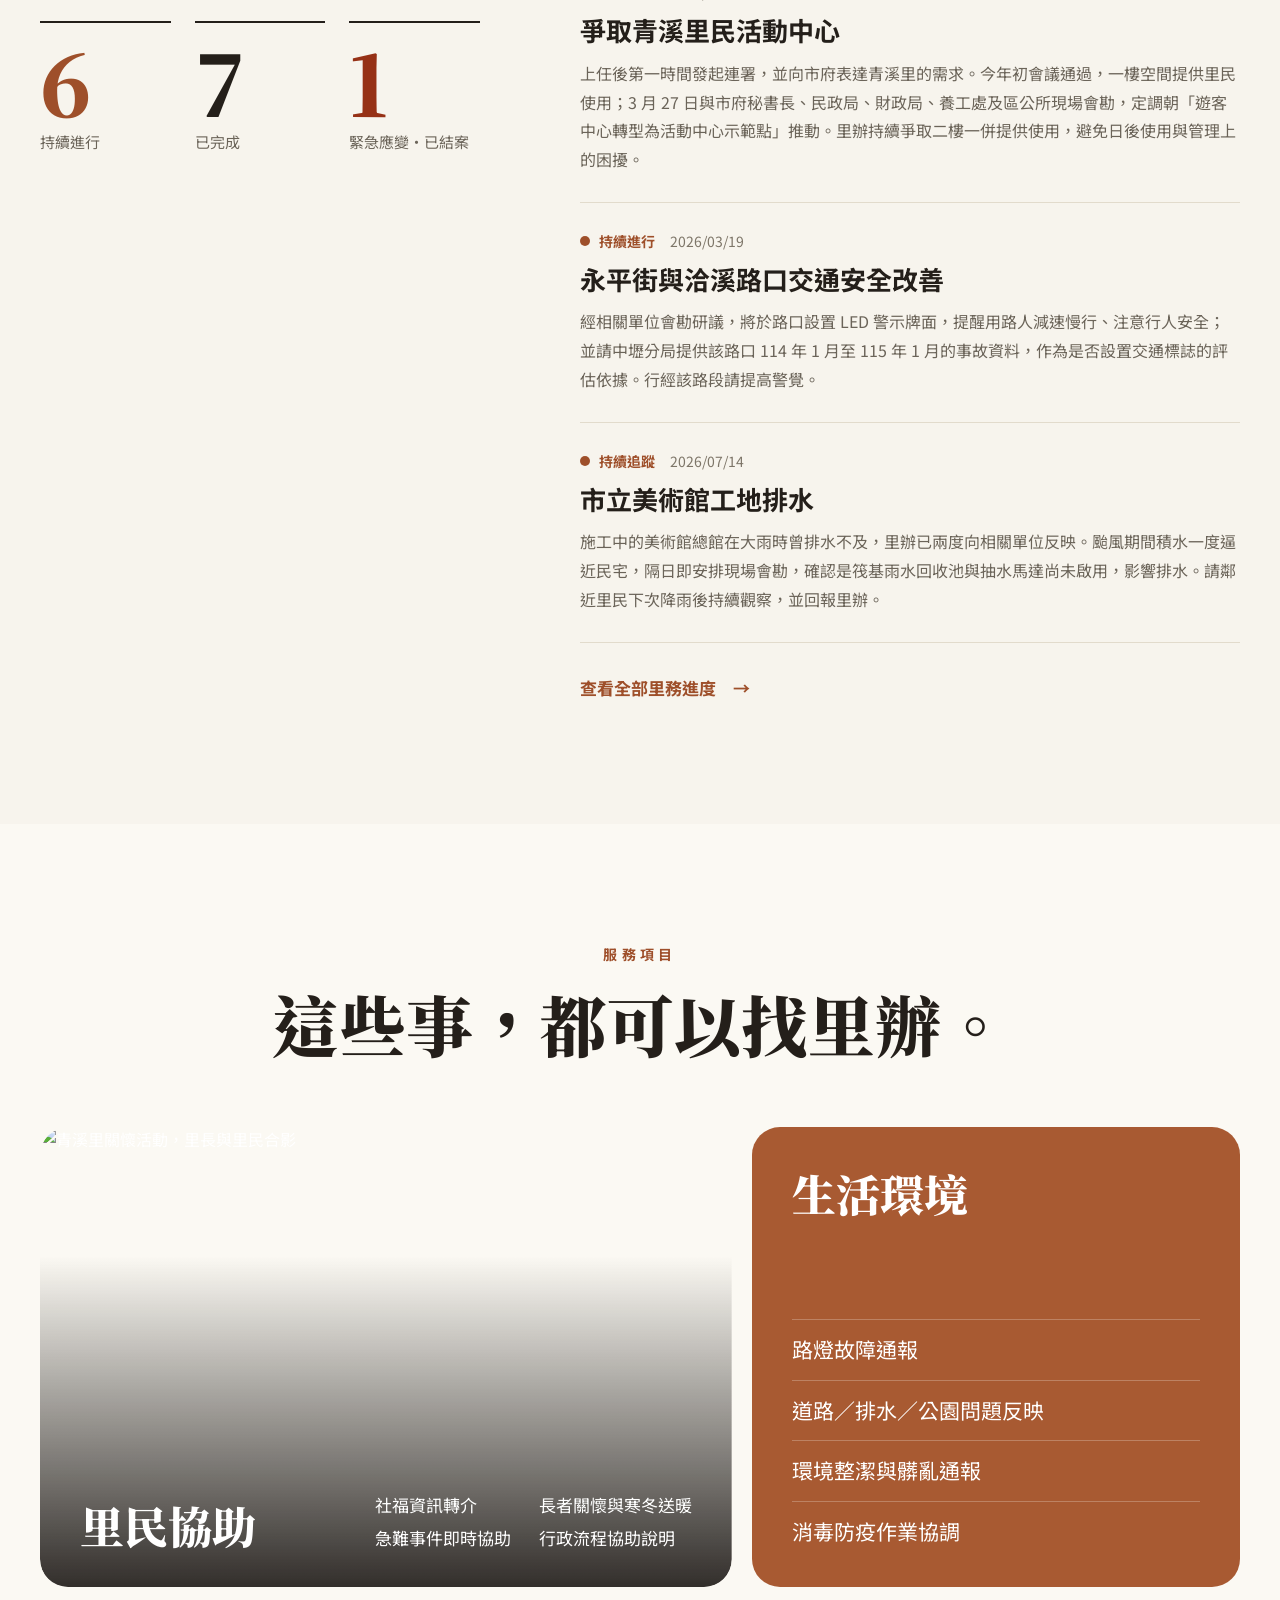
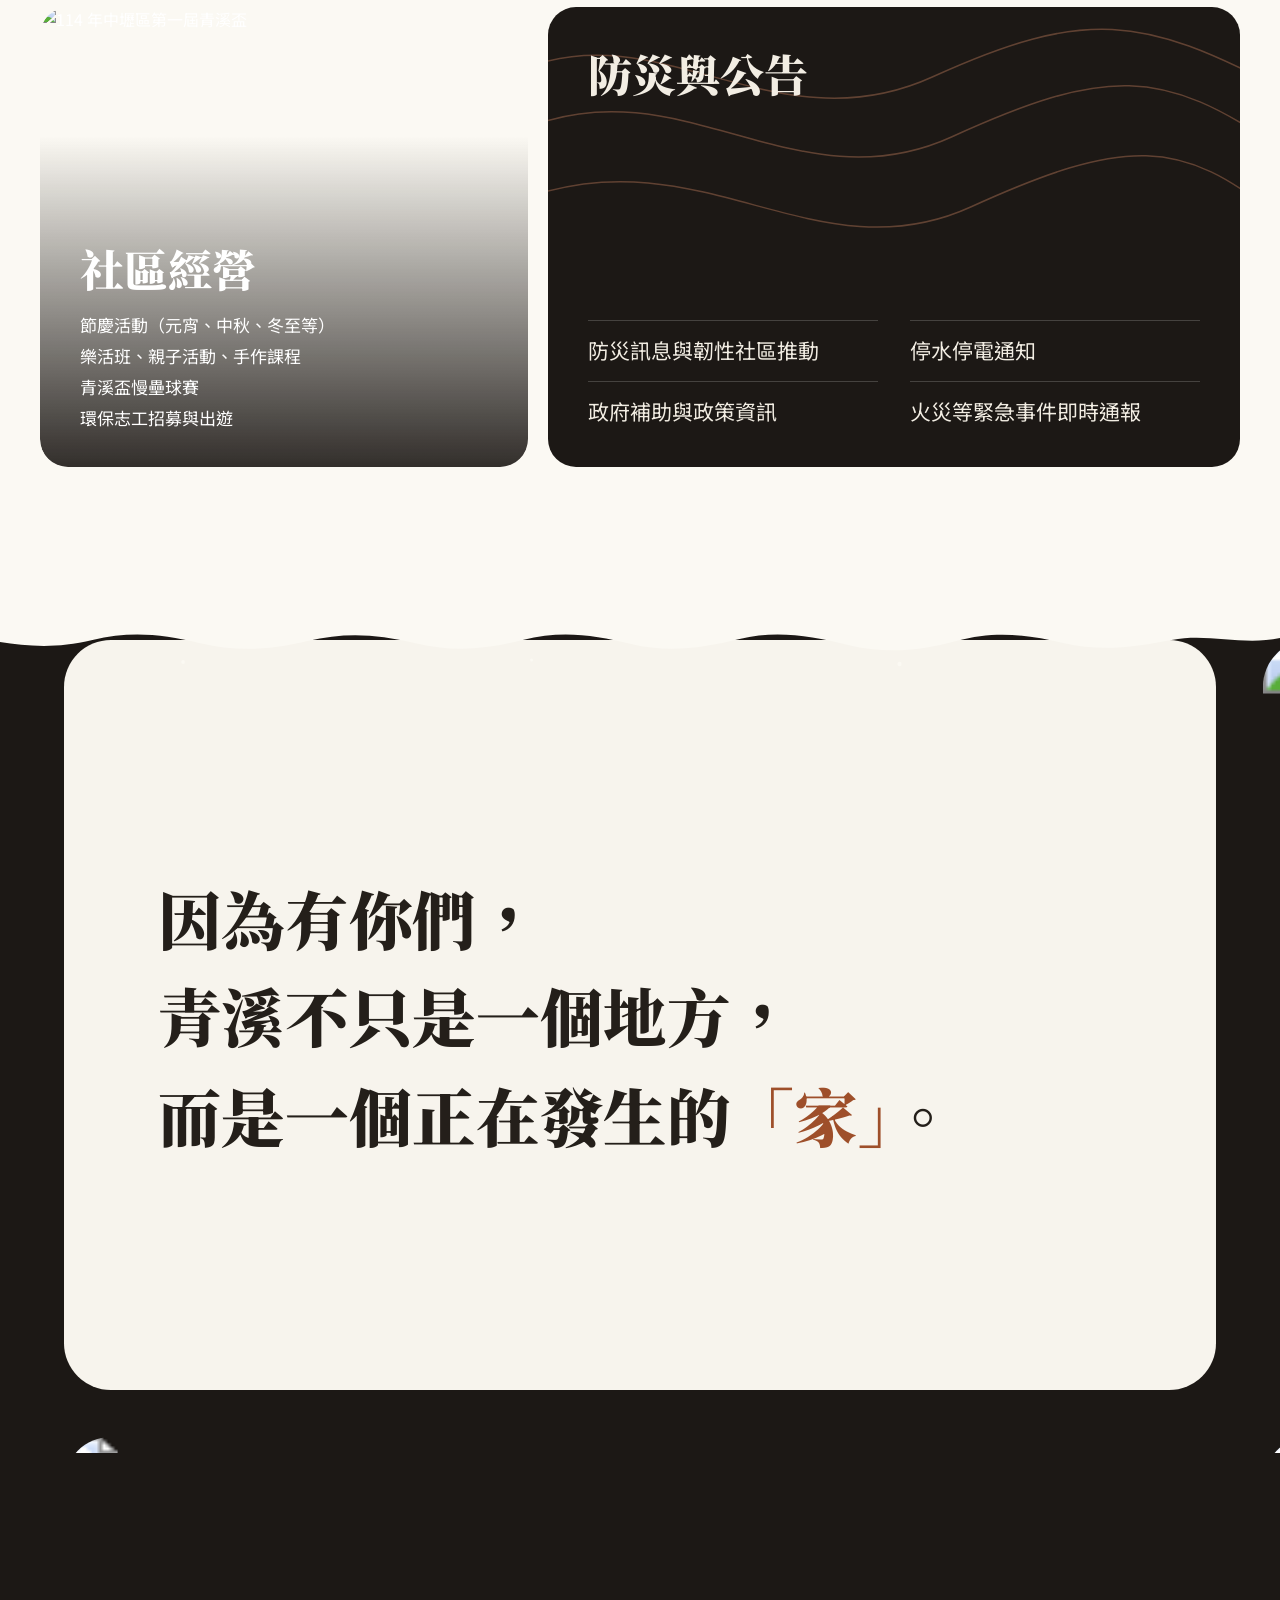
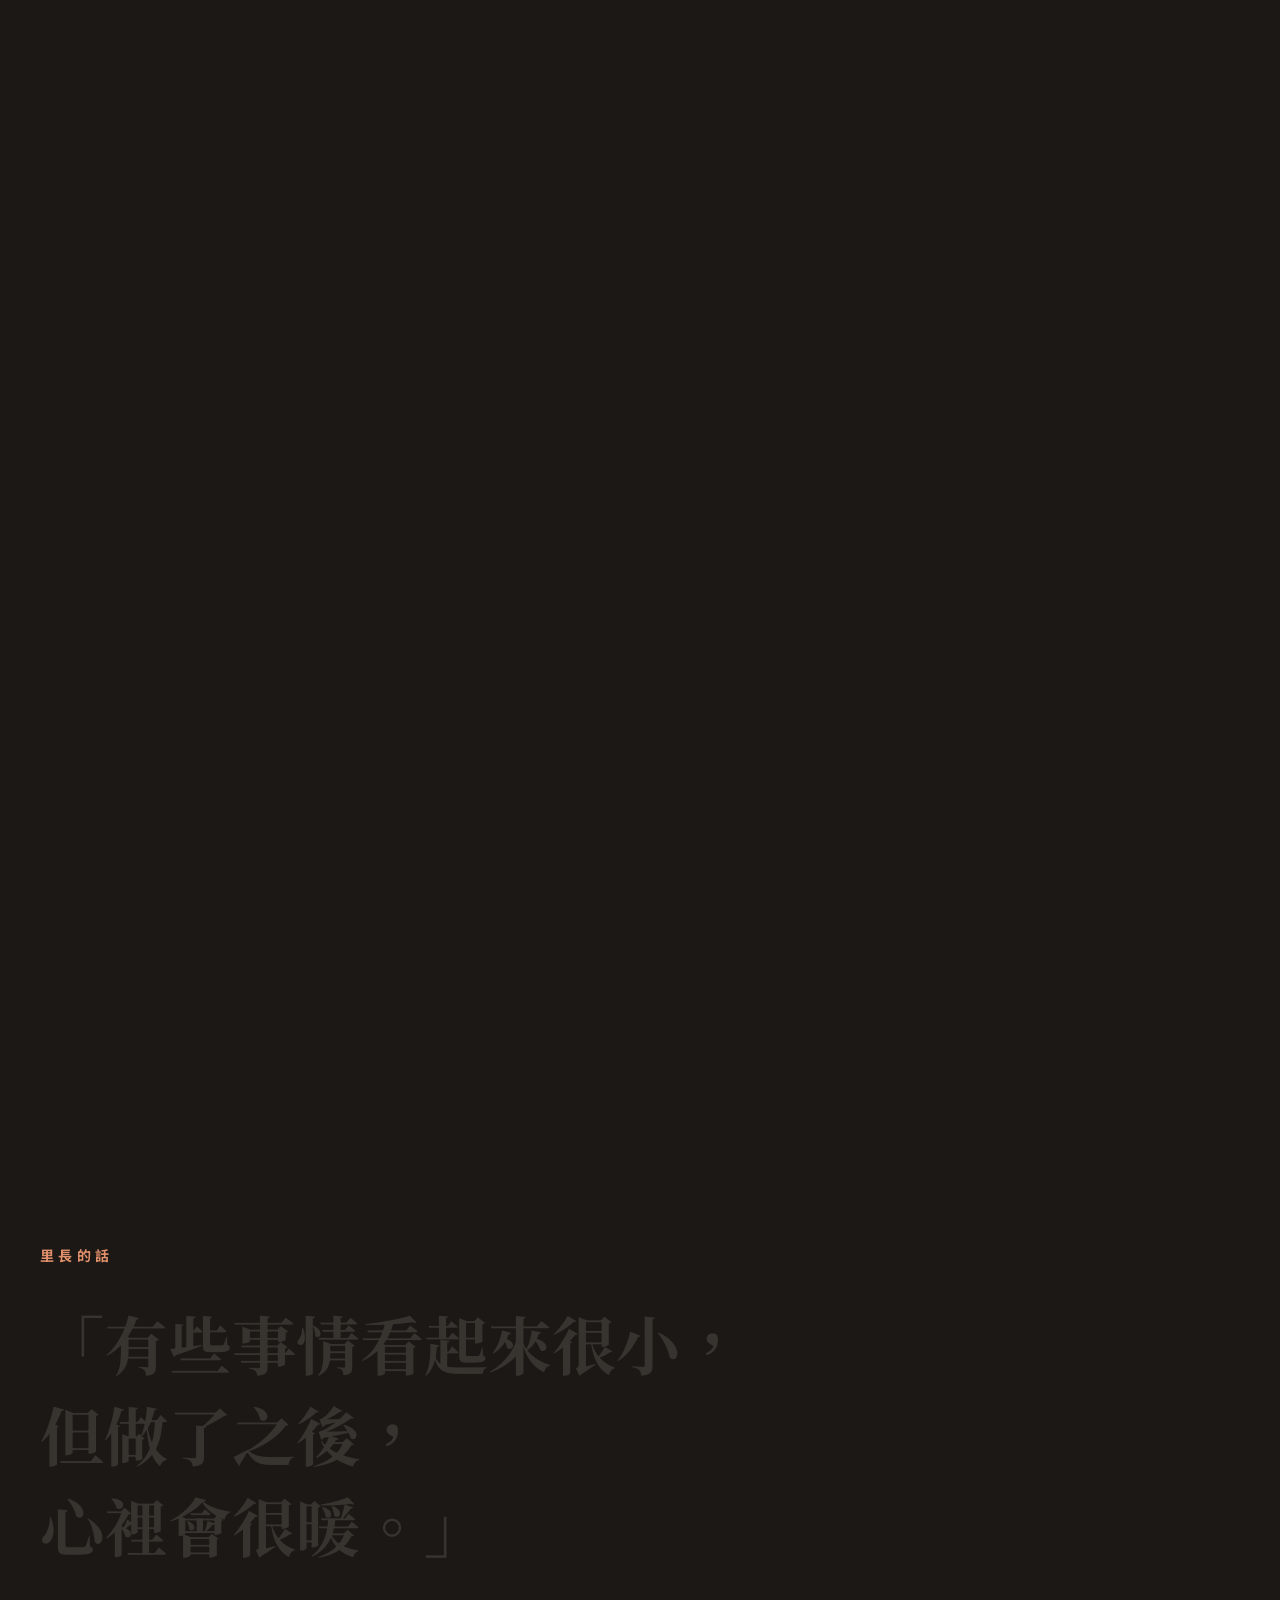
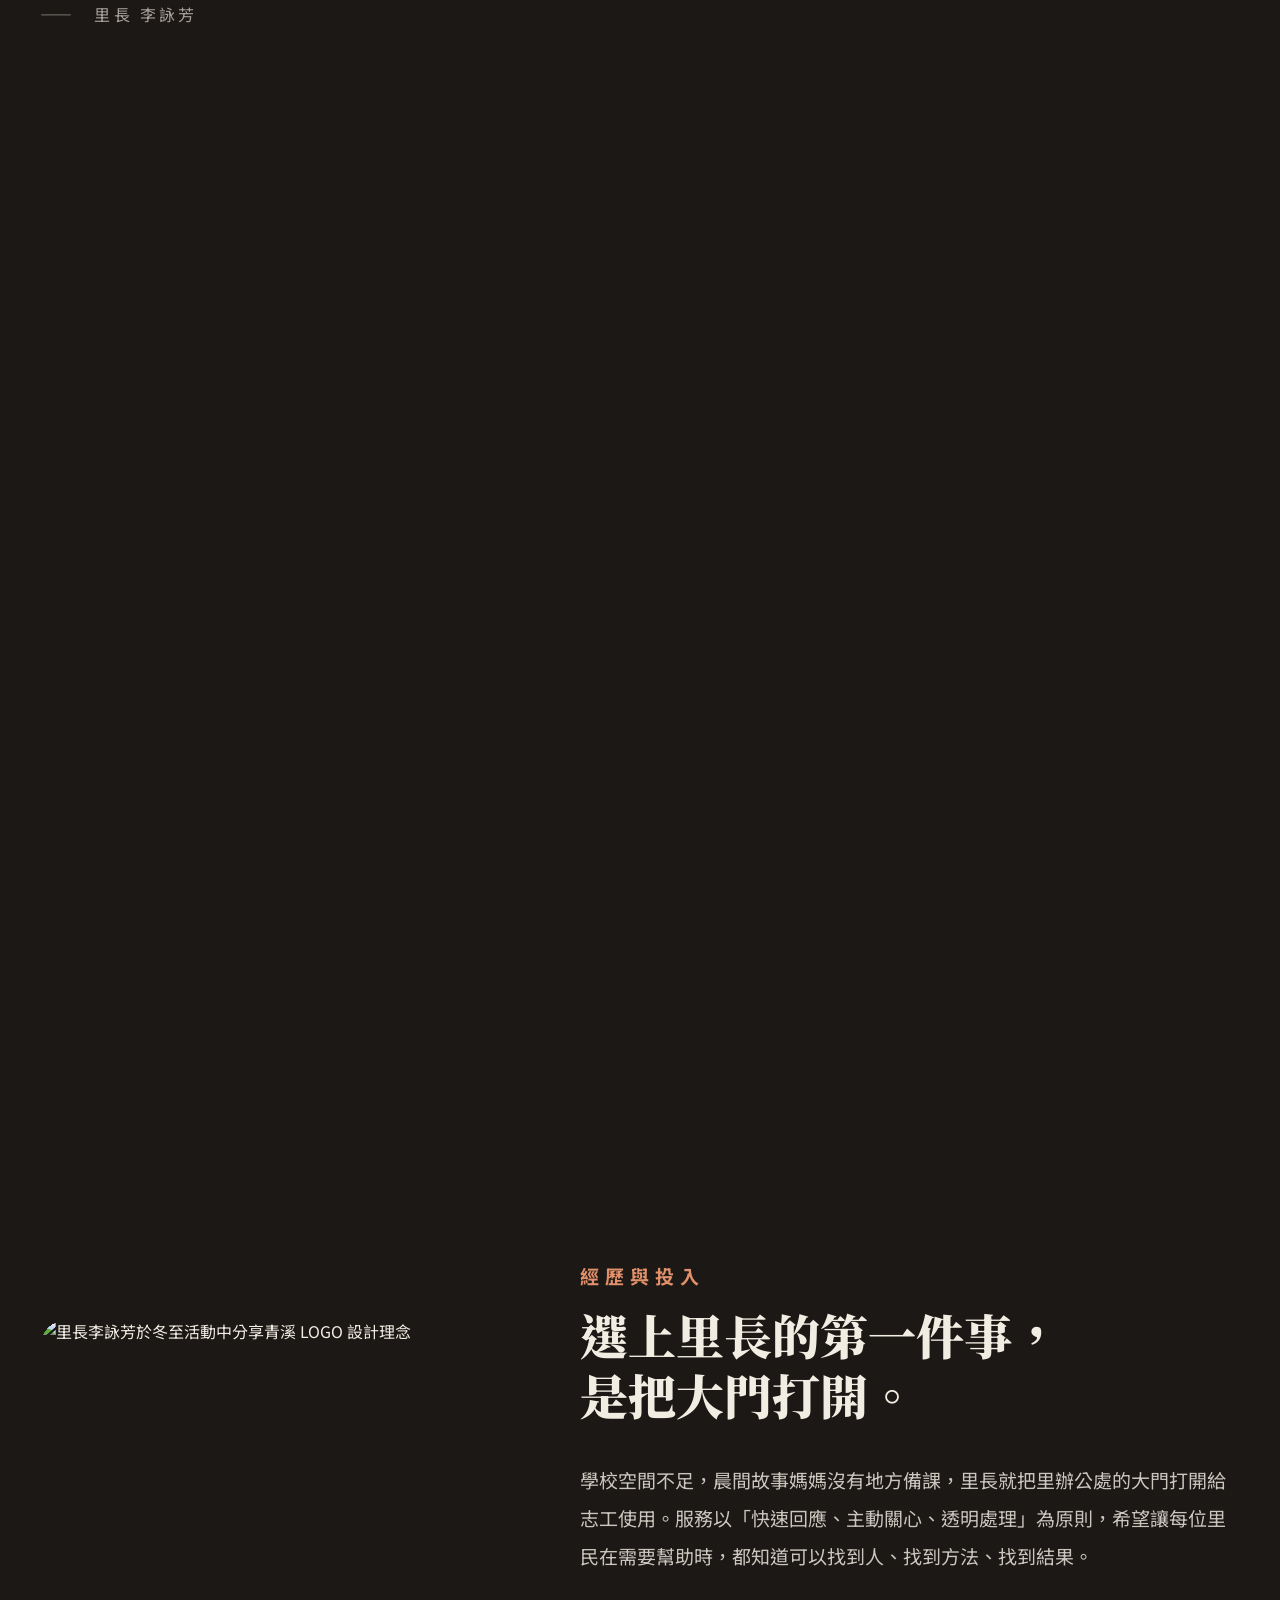
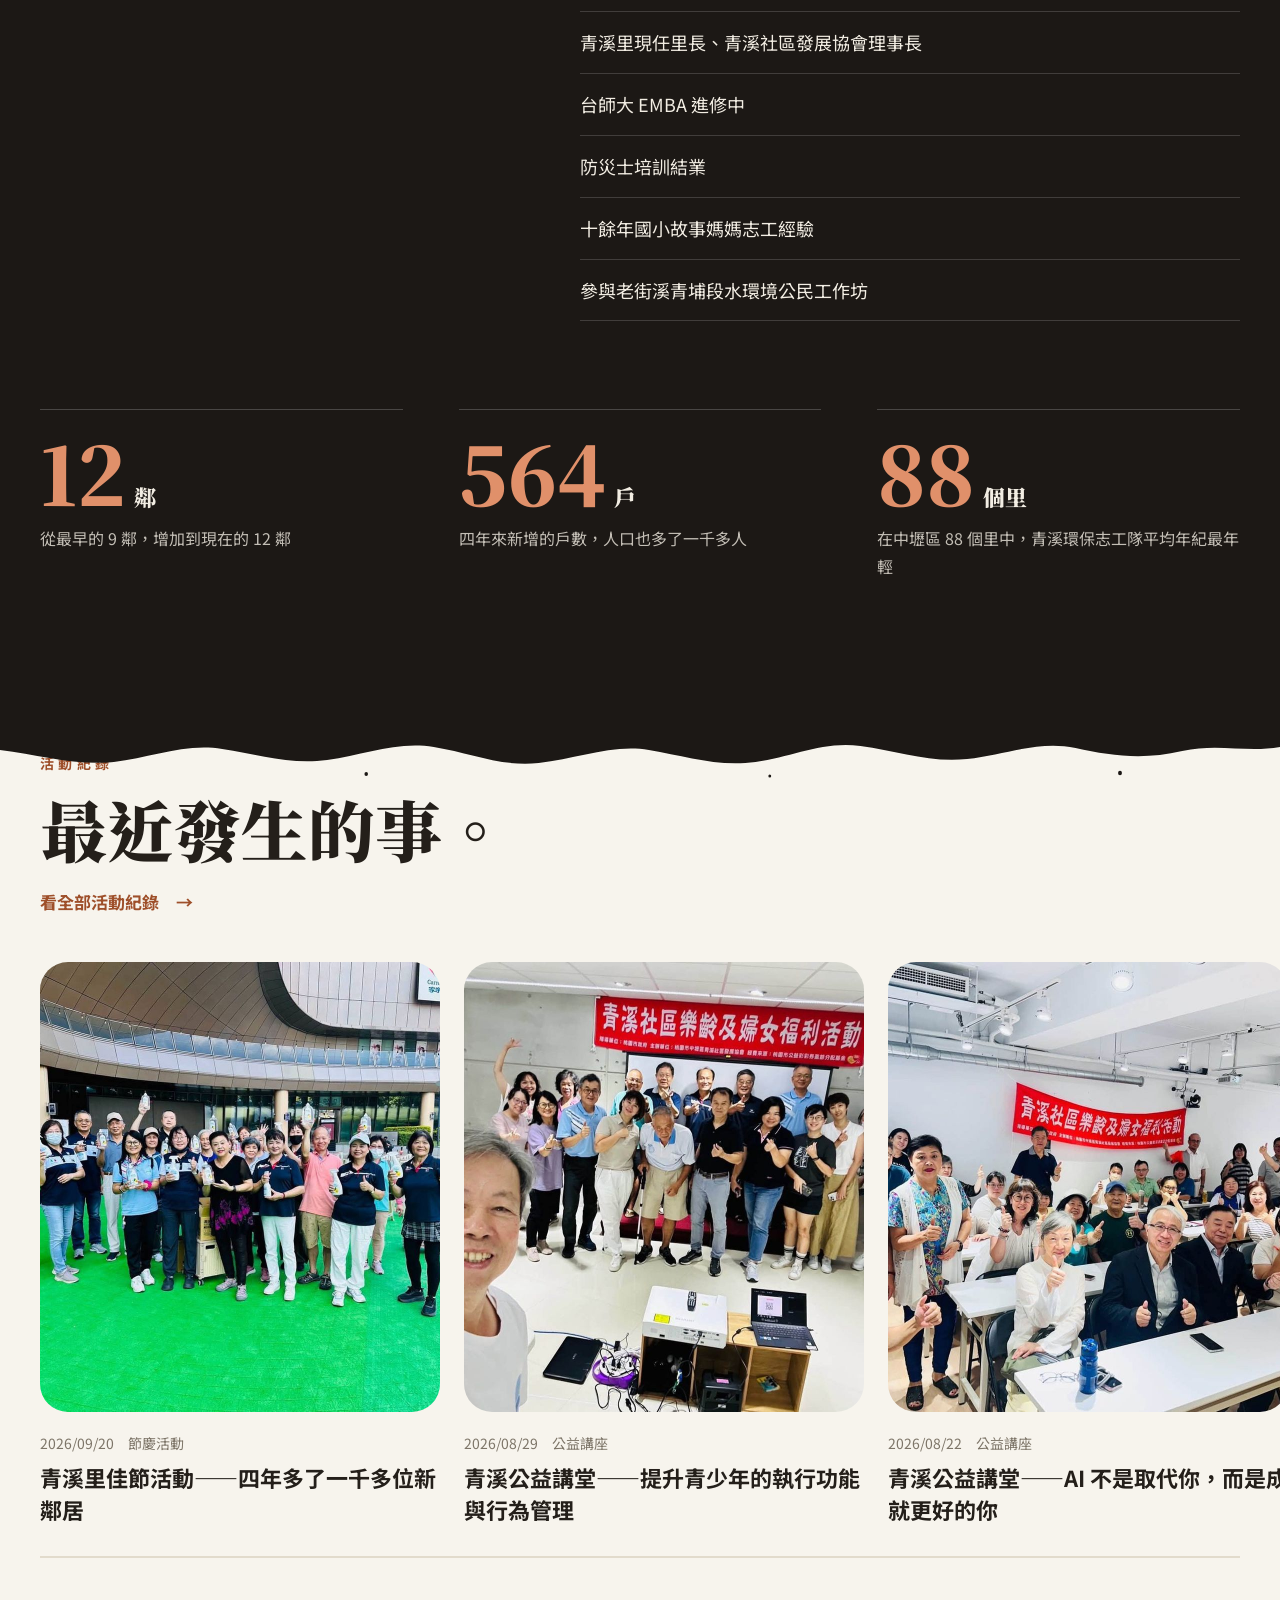
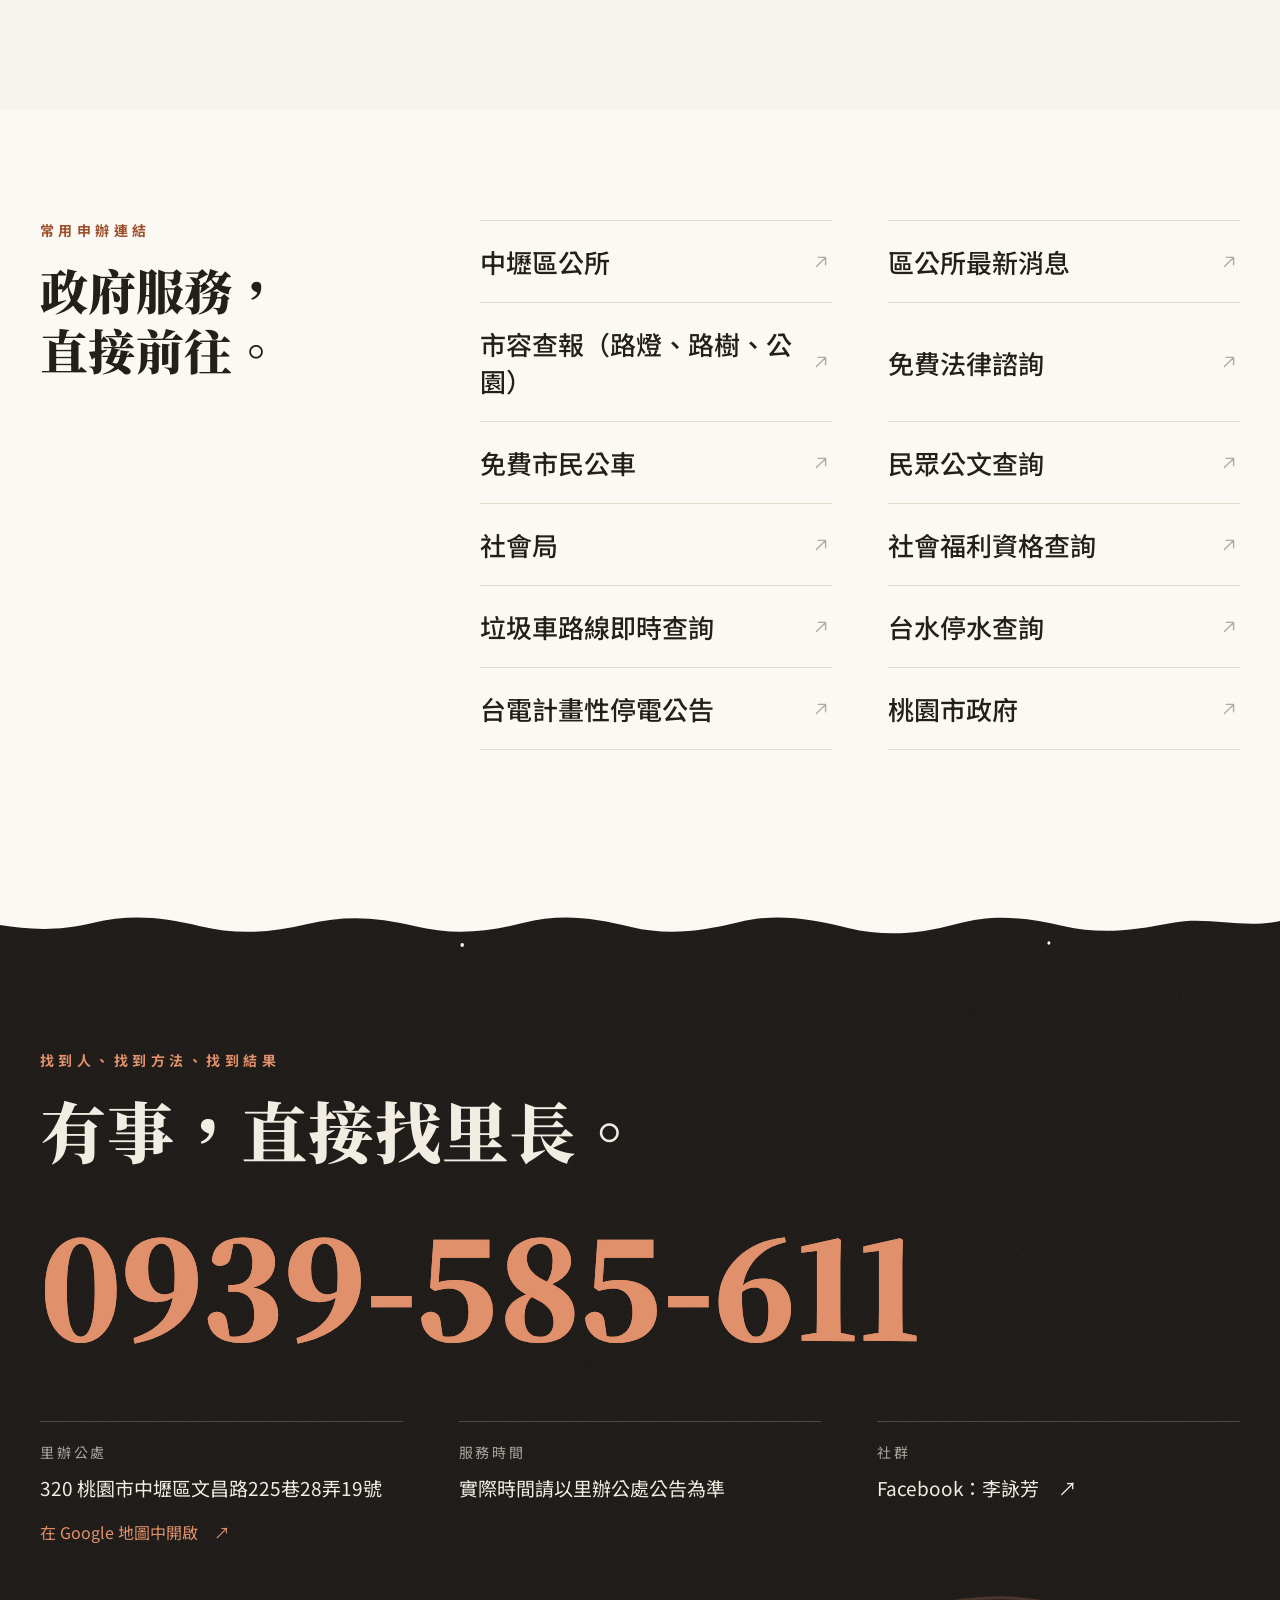
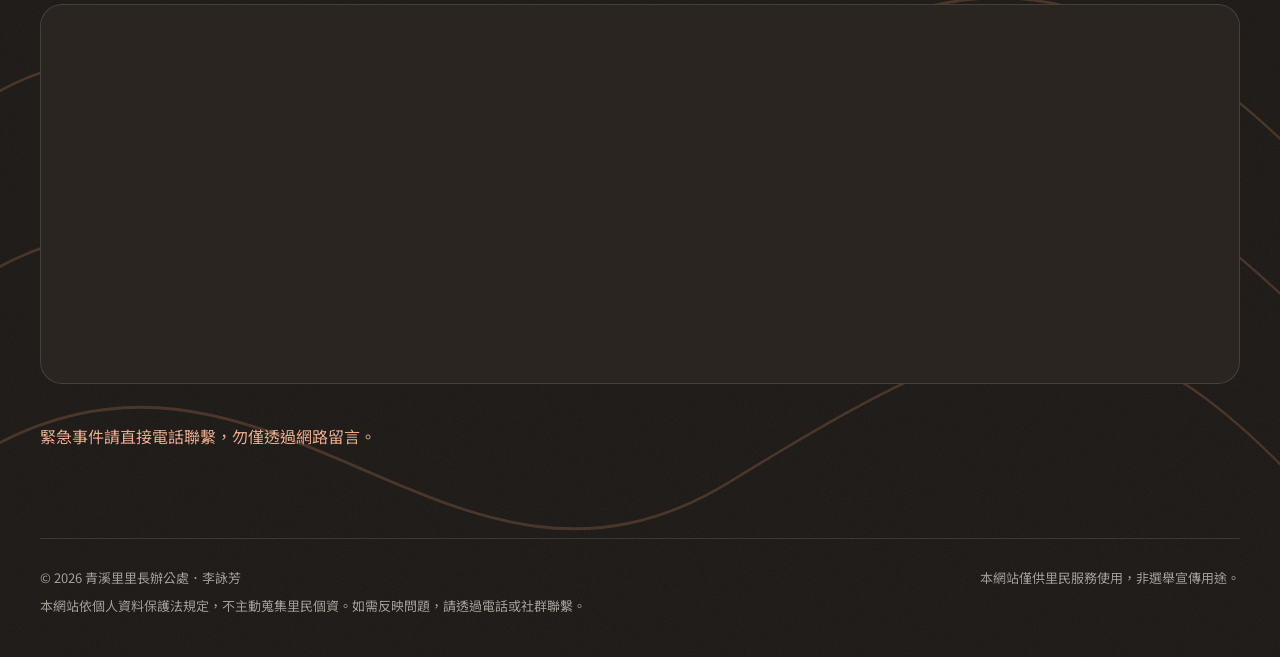
==== commit 7975fc0e: "修正失效的常用連結，生活資訊加入青溪里垃圾車時刻與地圖 Co-Authored-By: Claude Opus 5.5 <noreply@anthropic.com>" ====
--- a/index.html
+++ b/index.html
@@ -249,13 +249,17 @@
 </div>
 <div class="link-list rv d1">
 <a class="row" href="https://www.zhongli.tycg.gov.tw/" target="_blank" rel="noopener noreferrer">中壢區公所<svg class="arr" width="22" height="22" viewBox="0 0 24 24" fill="none" stroke="currentColor" stroke-width="1.5" stroke-linecap="round" stroke-linejoin="round" aria-hidden="true"><path d="M7 17L17 7M9 7h8v8"/></svg></a>
+<a class="row" href="https://www.zhongli.tycg.gov.tw/News.aspx?n=5605&sms=10728" target="_blank" rel="noopener noreferrer">區公所最新消息<svg class="arr" width="22" height="22" viewBox="0 0 24 24" fill="none" stroke="currentColor" stroke-width="1.5" stroke-linecap="round" stroke-linejoin="round" aria-hidden="true"><path d="M7 17L17 7M9 7h8v8"/></svg></a>
+<a class="row" href="https://www.zhongli.tycg.gov.tw/News_Link.aspx?n=8896&sms=12740" target="_blank" rel="noopener noreferrer">市容查報（路燈、路樹、公園）<svg class="arr" width="22" height="22" viewBox="0 0 24 24" fill="none" stroke="currentColor" stroke-width="1.5" stroke-linecap="round" stroke-linejoin="round" aria-hidden="true"><path d="M7 17L17 7M9 7h8v8"/></svg></a>
+<a class="row" href="https://www.zhongli.tycg.gov.tw/News_Content.aspx?n=6381&s=650031" target="_blank" rel="noopener noreferrer">免費法律諮詢<svg class="arr" width="22" height="22" viewBox="0 0 24 24" fill="none" stroke="currentColor" stroke-width="1.5" stroke-linecap="round" stroke-linejoin="round" aria-hidden="true"><path d="M7 17L17 7M9 7h8v8"/></svg></a>
+<a class="row" href="https://www.zhongli.tycg.gov.tw/News_Content.aspx?n=6381&s=650023" target="_blank" rel="noopener noreferrer">免費市民公車<svg class="arr" width="22" height="22" viewBox="0 0 24 24" fill="none" stroke="currentColor" stroke-width="1.5" stroke-linecap="round" stroke-linejoin="round" aria-hidden="true"><path d="M7 17L17 7M9 7h8v8"/></svg></a>
+<a class="row" href="https://odispeople.tycg.gov.tw/PEOPLE/GDMS_Home_Frames.aspx" target="_blank" rel="noopener noreferrer">民眾公文查詢<svg class="arr" width="22" height="22" viewBox="0 0 24 24" fill="none" stroke="currentColor" stroke-width="1.5" stroke-linecap="round" stroke-linejoin="round" aria-hidden="true"><path d="M7 17L17 7M9 7h8v8"/></svg></a>
+<a class="row" href="https://sab.tycg.gov.tw/" target="_blank" rel="noopener noreferrer">社會局<svg class="arr" width="22" height="22" viewBox="0 0 24 24" fill="none" stroke="currentColor" stroke-width="1.5" stroke-linecap="round" stroke-linejoin="round" aria-hidden="true"><path d="M7 17L17 7M9 7h8v8"/></svg></a>
+<a class="row" href="https://swimspublic.tycg.gov.tw/" target="_blank" rel="noopener noreferrer">社會福利資格查詢<svg class="arr" width="22" height="22" viewBox="0 0 24 24" fill="none" stroke="currentColor" stroke-width="1.5" stroke-linecap="round" stroke-linejoin="round" aria-hidden="true"><path d="M7 17L17 7M9 7h8v8"/></svg></a>
+<a class="row" href="https://route.tyoem.gov.tw/" target="_blank" rel="noopener noreferrer">垃圾車路線即時查詢<svg class="arr" width="22" height="22" viewBox="0 0 24 24" fill="none" stroke="currentColor" stroke-width="1.5" stroke-linecap="round" stroke-linejoin="round" aria-hidden="true"><path d="M7 17L17 7M9 7h8v8"/></svg></a>
+<a class="row" href="https://web.water.gov.tw/wateroffmap/map" target="_blank" rel="noopener noreferrer">台水停水查詢<svg class="arr" width="22" height="22" viewBox="0 0 24 24" fill="none" stroke="currentColor" stroke-width="1.5" stroke-linecap="round" stroke-linejoin="round" aria-hidden="true"><path d="M7 17L17 7M9 7h8v8"/></svg></a>
+<a class="row" href="https://www.taipower.com.tw/2289/2406/2420/2421/11935/normalPost" target="_blank" rel="noopener noreferrer">台電計畫性停電公告<svg class="arr" width="22" height="22" viewBox="0 0 24 24" fill="none" stroke="currentColor" stroke-width="1.5" stroke-linecap="round" stroke-linejoin="round" aria-hidden="true"><path d="M7 17L17 7M9 7h8v8"/></svg></a>
 <a class="row" href="https://www.tycg.gov.tw/" target="_blank" rel="noopener noreferrer">桃園市政府<svg class="arr" width="22" height="22" viewBox="0 0 24 24" fill="none" stroke="currentColor" stroke-width="1.5" stroke-linecap="round" stroke-linejoin="round" aria-hidden="true"><path d="M7 17L17 7M9 7h8v8"/></svg></a>
-<a class="row" href="https://cscp.tycg.gov.tw/" target="_blank" rel="noopener noreferrer">市容查報<svg class="arr" width="22" height="22" viewBox="0 0 24 24" fill="none" stroke="currentColor" stroke-width="1.5" stroke-linecap="round" stroke-linejoin="round" aria-hidden="true"><path d="M7 17L17 7M9 7h8v8"/></svg></a>
-<a class="row" href="https://eservices.tycg.gov.tw/" target="_blank" rel="noopener noreferrer">公文查詢<svg class="arr" width="22" height="22" viewBox="0 0 24 24" fill="none" stroke="currentColor" stroke-width="1.5" stroke-linecap="round" stroke-linejoin="round" aria-hidden="true"><path d="M7 17L17 7M9 7h8v8"/></svg></a>
-<a class="row" href="https://law-free.tycg.gov.tw/" target="_blank" rel="noopener noreferrer">法律諮詢<svg class="arr" width="22" height="22" viewBox="0 0 24 24" fill="none" stroke="currentColor" stroke-width="1.5" stroke-linecap="round" stroke-linejoin="round" aria-hidden="true"><path d="M7 17L17 7M9 7h8v8"/></svg></a>
-<a class="row" href="https://socab.tycg.gov.tw/" target="_blank" rel="noopener noreferrer">社福補助<svg class="arr" width="22" height="22" viewBox="0 0 24 24" fill="none" stroke="currentColor" stroke-width="1.5" stroke-linecap="round" stroke-linejoin="round" aria-hidden="true"><path d="M7 17L17 7M9 7h8v8"/></svg></a>
-<a class="row" href="https://citybus.tycg.gov.tw/" target="_blank" rel="noopener noreferrer">市民公車<svg class="arr" width="22" height="22" viewBox="0 0 24 24" fill="none" stroke="currentColor" stroke-width="1.5" stroke-linecap="round" stroke-linejoin="round" aria-hidden="true"><path d="M7 17L17 7M9 7h8v8"/></svg></a>
-<a class="row" href="https://web.water.gov.tw/wateroffmap/map" target="_blank" rel="noopener noreferrer">台水停水查詢<svg class="arr" width="22" height="22" viewBox="0 0 24 24" fill="none" stroke="currentColor" stroke-width="1.5" stroke-linecap="round" stroke-linejoin="round" aria-hidden="true"><path d="M7 17L17 7M9 7h8v8"/></svg></a>
 </div>
 </div>
 </section>
--- a/assets/css/site.css
+++ b/assets/css/site.css
@@ -571,6 +571,29 @@
 .act-body p { margin-top: 18px; font-size: 17px; line-height: 2; color: var(--muted); }
 
 /* ───────── 平板 ───────── */
+/* 垃圾車 */
+.trash { display: grid; grid-template-columns: minmax(0, 1fr) minmax(0, 1fr); gap: 40px; align-items: stretch; }
+.trash-info { display: flex; flex-direction: column; gap: 22px; }
+.trash-days { display: flex; flex-wrap: wrap; align-items: baseline; gap: 6px 14px; padding: 20px 24px; background: var(--paper-2); border: 1px solid var(--line); border-radius: 14px; }
+.trash-days .k { font-size: 13px; letter-spacing: .2em; color: var(--faint); }
+.trash-days b { font-family: var(--serif); font-weight: 900; font-size: 24px; }
+.trash-days .note { font-size: 14px; color: var(--muted); }
+.trash-table .th, .trash-table .tr { grid-template-columns: minmax(0, 1fr) auto; }
+.trash-table .tr b { display: flex; align-items: center; gap: 12px; font-size: 18px; }
+.trash-table .tr .t { font-family: var(--serif); font-size: 22px; font-weight: 700; color: var(--ink); font-variant-numeric: tabular-nums; }
+.stop-no { flex: none; width: 26px; height: 26px; border-radius: 50%; background: var(--acc-fill); color: #FFFDF8; font-size: 13px; font-weight: 700; display: inline-flex; align-items: center; justify-content: center; }
+.trash-table .tr .stop-no { color: #FFFDF8; font-size: 13px; text-align: center; }
+.trash-note, .trash-src { font-size: 15px; line-height: 1.8; color: var(--muted); }
+.trash-src { font-size: 13px; color: var(--faint); }
+.trash-miss { display: flex; flex-direction: column; gap: 4px; padding: 16px 20px; border-left: 3px solid var(--acc); background: var(--paper-2); }
+.trash-miss b { font-size: 16px; }
+.trash-miss span { font-size: 15px; color: var(--muted); }
+.trash-actions { display: flex; flex-wrap: wrap; align-items: center; gap: 14px 22px; }
+.trash-app { font-size: 14px; color: var(--muted); }
+.trash-map { min-height: 440px; border-radius: 16px; border: 1px solid var(--line); overflow: hidden; background: var(--paper-2); z-index: 0; }
+.stop-pin span { width: 30px; height: 30px; border-radius: 50%; background: var(--acc-fill); color: #FFFDF8; border: 2px solid #FFFDF8; box-shadow: 0 2px 8px rgba(36, 31, 26, .35); font: 700 14px/26px var(--sans); display: block; text-align: center; }
+.trash-map .leaflet-popup-content { font-family: var(--sans); font-size: 14px; line-height: 1.6; }
+
 @media (max-width: 1180px) {
   .hero-visual { display: none; }
   .hero-id { display: grid; grid-template-columns: minmax(0, 1fr) 210px; column-gap: 24px; align-items: end; }
@@ -708,6 +731,10 @@
   .svc-table .tr span { font-size: 13px; text-align: right; }
   .steps { grid-template-columns: minmax(0, 1fr); padding: 30px 24px; margin-top: 56px; }
   .place-grid { grid-template-columns: minmax(0, 1fr); gap: 14px; }
+  .trash { grid-template-columns: minmax(0, 1fr); gap: 24px; }
+  .trash-map { min-height: 320px; order: -1; }
+  .trash-days b { font-size: 20px; }
+  .trash-table .tr b { font-size: 16px; }
   .place { padding: 24px 22px; }
   .act-list { gap: 64px; }
   .act { grid-template-columns: minmax(0, 1fr); row-gap: 22px; }
